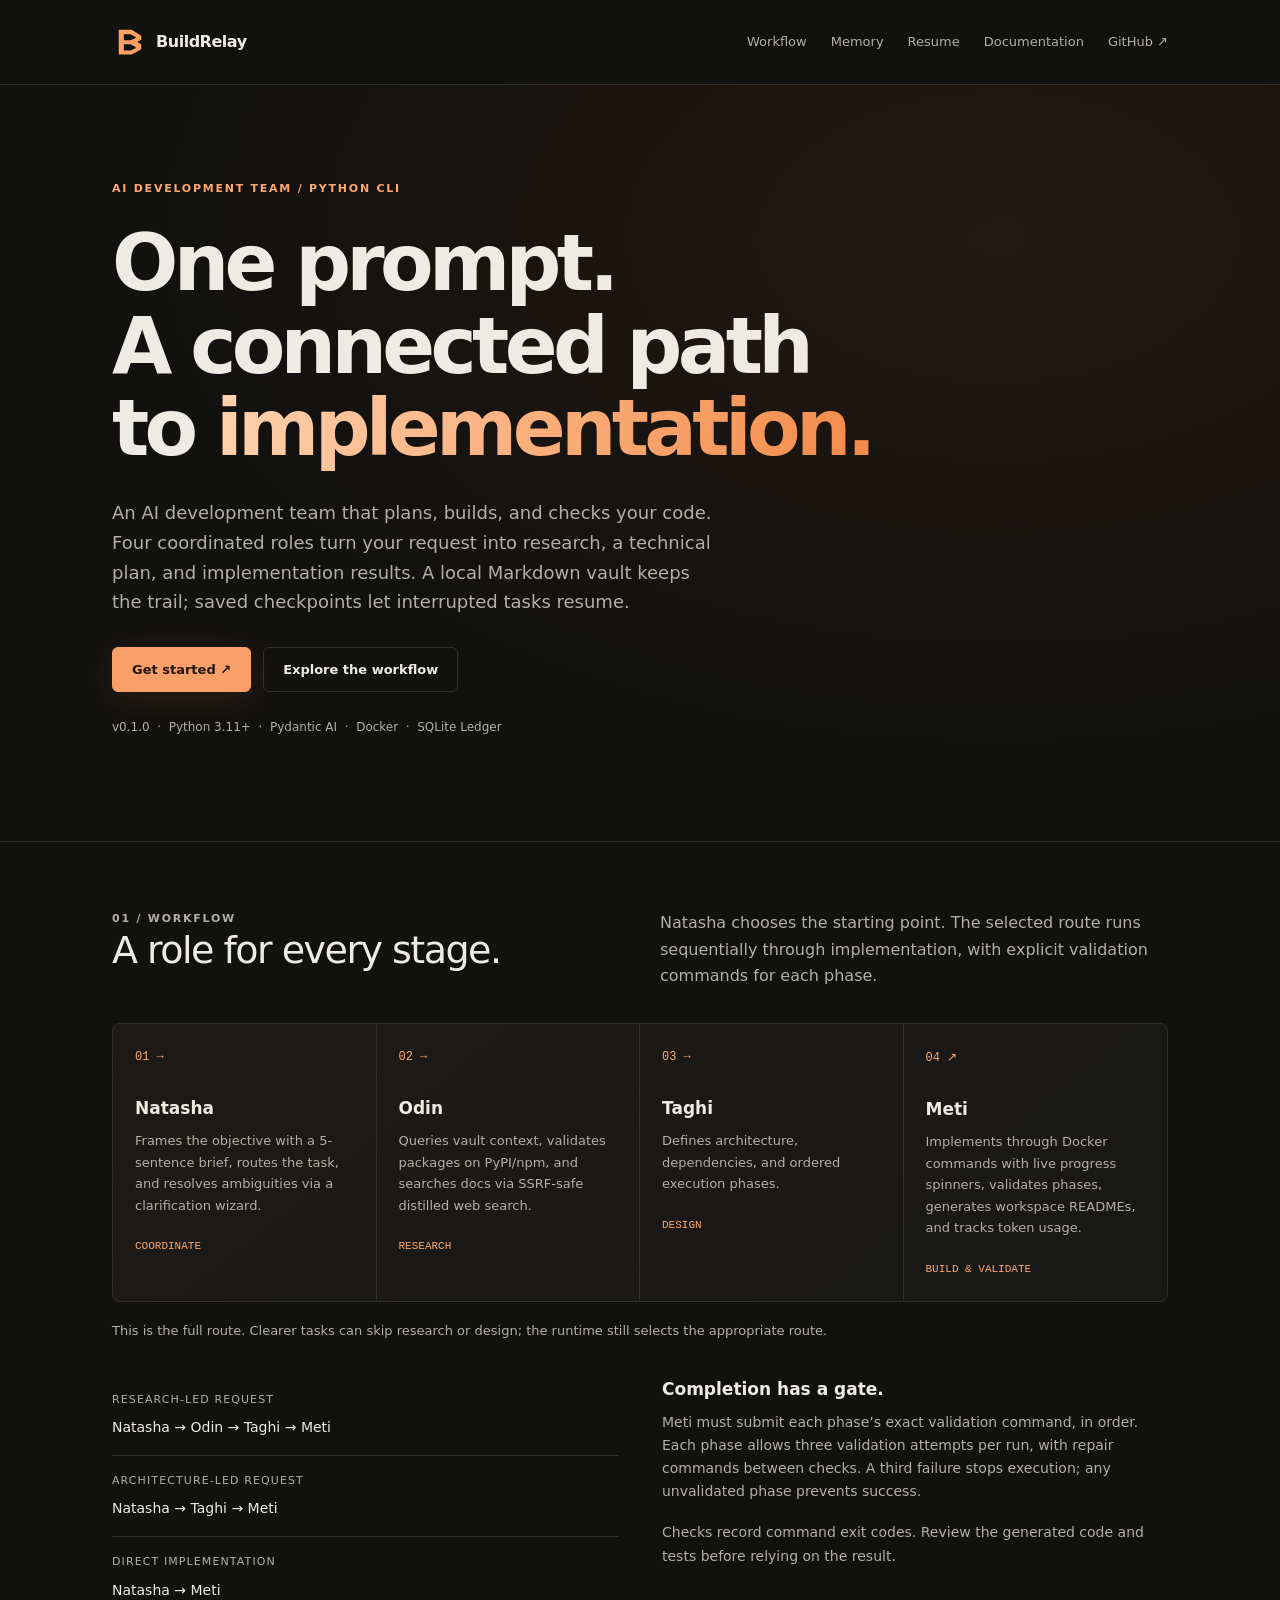
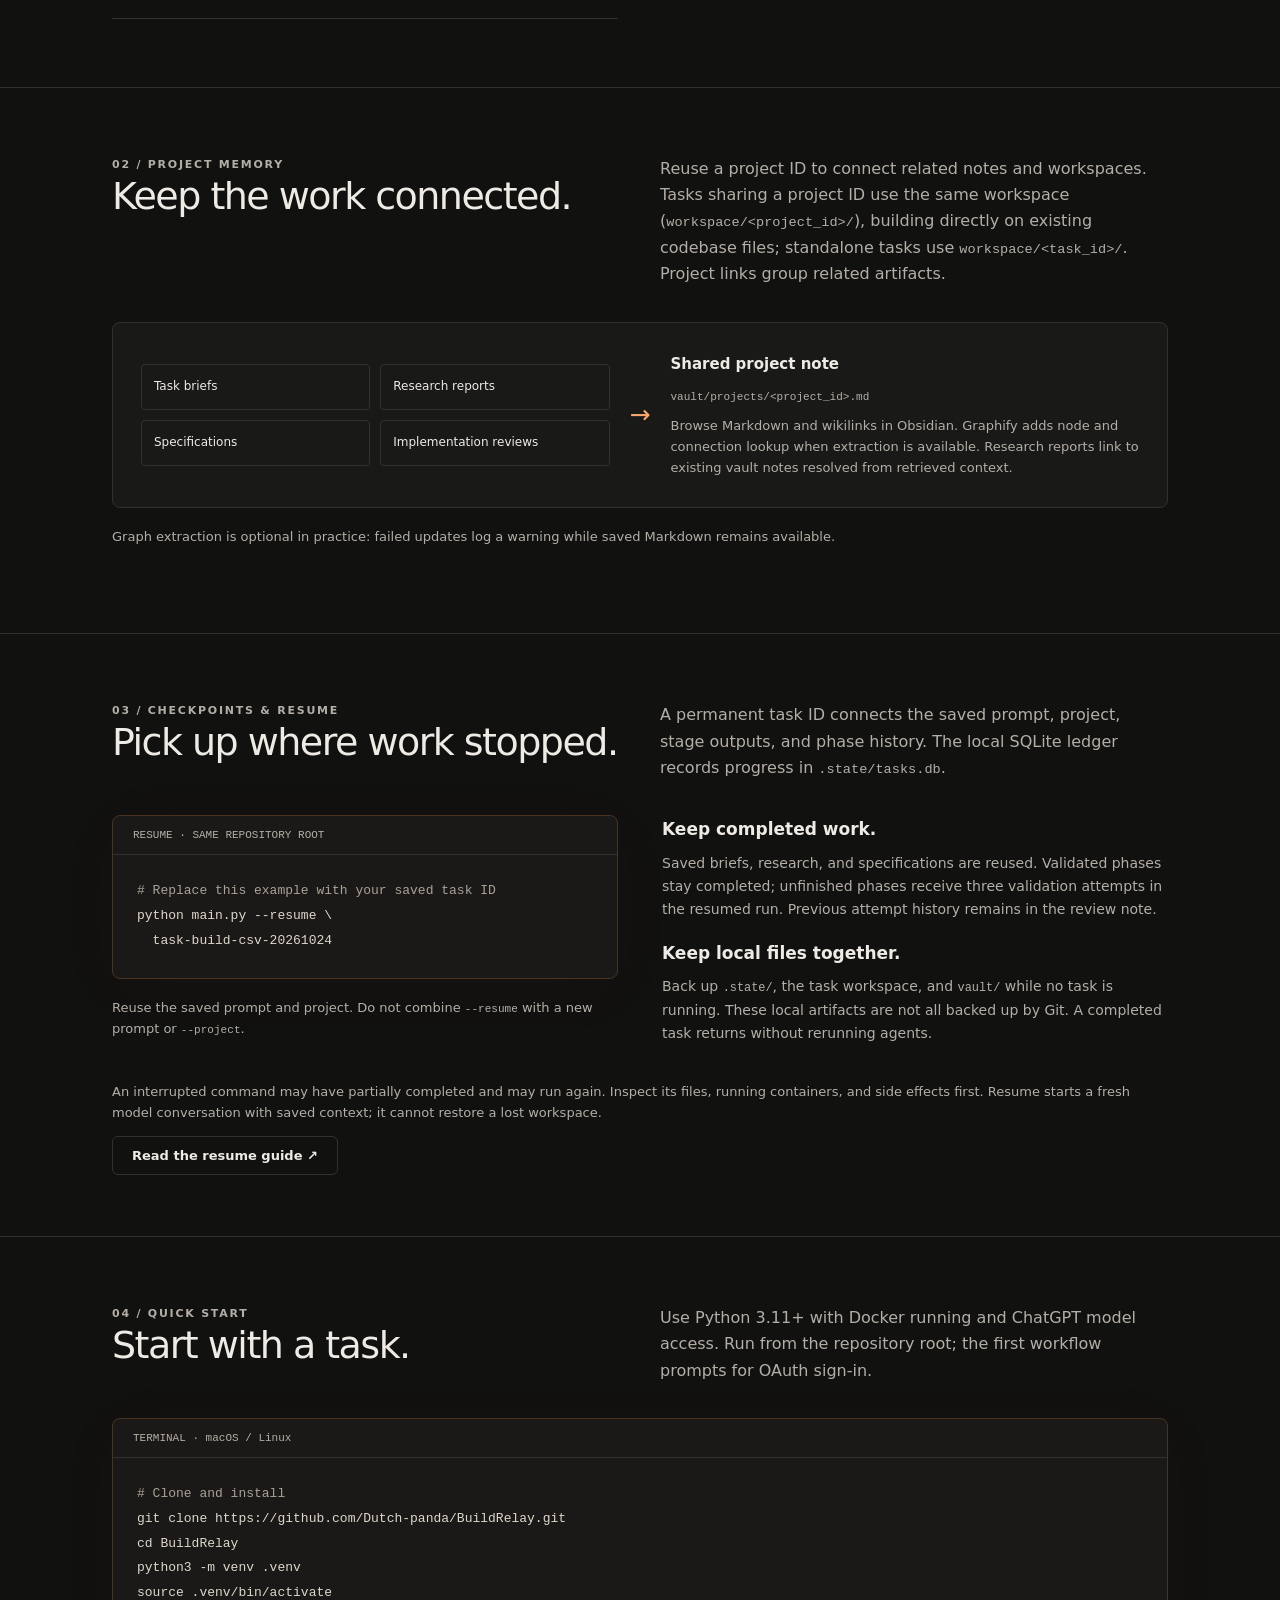
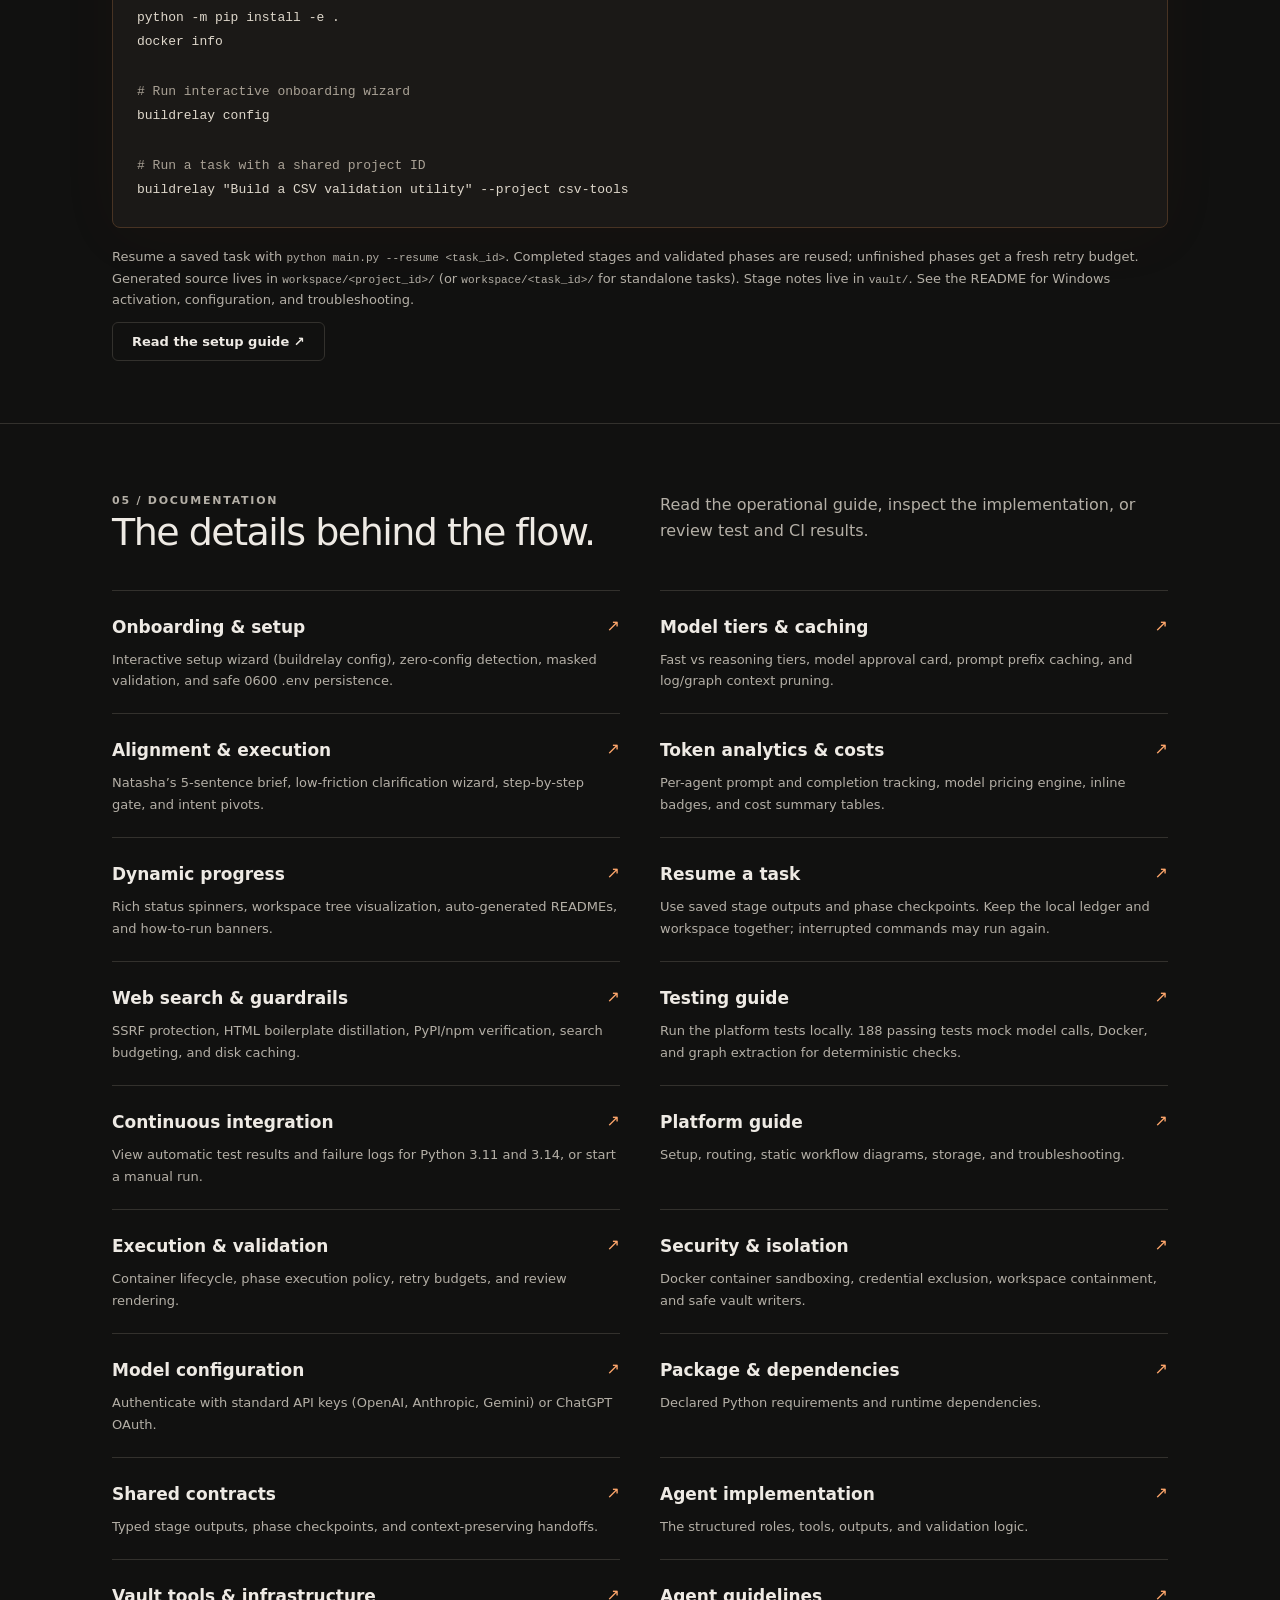
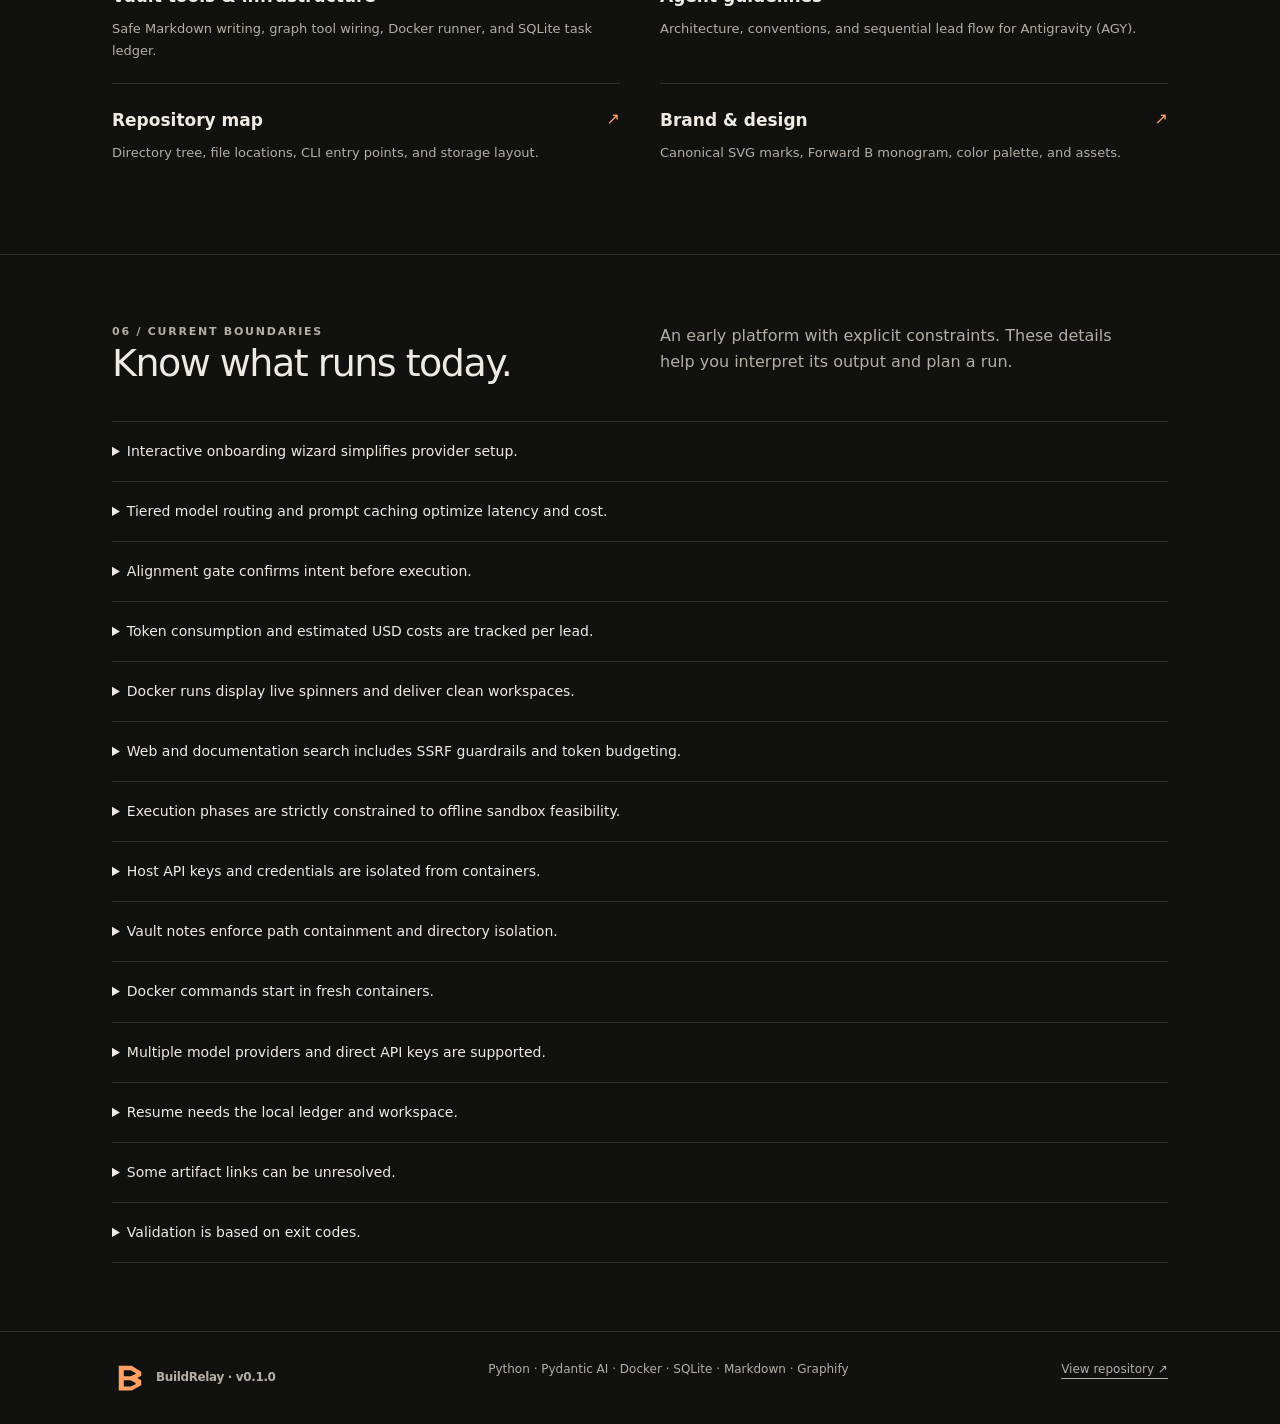
==== docs/index.html @ 5f111f29 "feat(search): safe web docs search, package verification, and SSRF guardrails (#3)" ====
<!doctype html>
<html lang="en">
<head>
<meta charset="utf-8">
<meta name="viewport" content="width=device-width, initial-scale=1">
<meta name="color-scheme" content="dark">
<meta name="description" content="BuildRelay: an AI development team that plans, builds, and checks your code, with research, phased implementation, and resumable checkpoints.">
<link rel="icon" href="brand/logo.svg" type="image/svg+xml">
<link rel="canonical" href="https://dutch-panda.github.io/BuildRelay/">
<meta property="og:title" content="BuildRelay — Plan, build, and check your code">
<meta property="og:description" content="An AI development team that plans, builds, and checks your code, with research, phased implementation, and resumable checkpoints.">
<meta property="og:url" content="https://dutch-panda.github.io/BuildRelay/">
<meta property="og:type" content="website">
<title>BuildRelay — Plan, build, and check your code</title>
<style>
:root{color-scheme:dark;--bg:#111110;--panel:#191918;--text:#eeeae4;--muted:#b4afa6;--line:#33312d;--orange:#ffa76c}
*{box-sizing:border-box}html{scroll-behavior:smooth;scroll-padding-top:24px}body{margin:0;background:var(--bg);color:var(--text);font:16px/1.65 system-ui,-apple-system,BlinkMacSystemFont,"Segoe UI",sans-serif}a{color:inherit;text-underline-offset:5px}a:hover{color:var(--orange)}a:focus-visible,summary:focus-visible{outline:2px solid var(--orange);outline-offset:6px}.wrap{max-width:1120px;margin:auto;padding:0 32px}header{border-bottom:1px solid var(--line)}nav{display:flex;align-items:center;justify-content:space-between;gap:24px;padding:24px 0}.brand{display:inline-flex;align-items:center;gap:8px;text-decoration:none;font-weight:650;letter-spacing:-.03em;white-space:nowrap}.brand-logo{width:36px;height:36px;flex-shrink:0}nav .links{display:flex;gap:24px;font-size:13px;color:var(--muted)}nav .links a{text-decoration:none}.hero{padding:95px 0 85px;background:radial-gradient(ellipse at 78% 20%,#b851171c,transparent 60%)}.eyebrow{text-transform:uppercase;letter-spacing:.16em;font-size:11px;font-weight:650;color:var(--orange);margin:0 0 24px}h1{font-size:clamp(44px,6.6vw,78px);line-height:1.06;letter-spacing:-.06em;font-weight:550;margin:0;max-width:870px}h1 span{background:linear-gradient(100deg,#ffd2ad,#f48a48);background-clip:text;color:transparent}.intro{max-width:610px;color:var(--muted);font-size:18px;margin:28px 0}.actions{display:flex;gap:12px;flex-wrap:wrap;margin-top:30px}.button{padding:11px 19px;border:1px solid var(--line);border-radius:6px;text-decoration:none;font-size:13px;font-weight:600}.button.primary{background:#f8a068;color:#21160e;border-color:#f8a068;box-shadow:0 6px 36px #f58b3520}.button:hover{border-color:var(--orange)}.meta{font-size:12px;color:var(--muted);margin-top:26px}.section{padding:68px 0;border-top:1px solid var(--line)}.heading{display:grid;grid-template-columns:1fr 1fr;gap:40px;margin-bottom:34px}h2{font-size:clamp(28px,3vw,38px);font-weight:500;line-height:1.2;letter-spacing:-.04em;margin:0}p{margin:0 0 18px}.heading p{color:var(--muted);max-width:490px;margin:0}h3{font-size:17px;font-weight:550;margin:0 0 8px}.pipeline{display:grid;grid-template-columns:repeat(4,1fr);border:1px solid var(--line);border-radius:8px;overflow:hidden;background:linear-gradient(140deg,#28211b88,#181817)}.stage{padding:26px 22px;border-right:1px solid var(--line);position:relative}.stage:last-child{border:0}.number{font:12px ui-monospace,monospace;color:var(--orange);display:block;margin-bottom:30px}.stage p{font-size:13px;color:var(--muted);margin:0}.stage small{display:block;font:11px ui-monospace,monospace;color:var(--orange);margin-top:24px}.route-note{font-size:13px;color:var(--muted);margin-top:18px}.split{display:grid;grid-template-columns:1fr 1fr;gap:44px}.route-list{list-style:none;padding:0;margin:0}.route-list li{padding:16px 0;border-bottom:1px solid var(--line);font-size:14px}.route-list b{display:block;font-size:11px;text-transform:uppercase;letter-spacing:.1em;color:var(--muted);font-weight:500;margin-bottom:7px}.terminal{background:#1b1917;border:1px solid #483323;border-radius:8px;box-shadow:0 10px 65px #a74e0d0b;overflow:hidden}.terminal-label{padding:13px 20px;border-bottom:1px solid var(--line);font:11px ui-monospace,monospace;color:var(--muted)}pre{padding:24px;margin:0;font:13px/1.9 ui-monospace,SFMono-Regular,Consolas,monospace;overflow-x:auto;color:#ded7cb}code{font-family:ui-monospace,SFMono-Regular,Consolas,monospace;font-size:.85em}pre code{font-size:inherit}.comment{color:#aaa296}.memory{display:grid;grid-template-columns:1fr auto 1fr;align-items:center;gap:20px;padding:28px;background:var(--panel);border:1px solid var(--line);border-radius:8px}.notes{display:grid;grid-template-columns:1fr 1fr;gap:10px}.notes span{border:1px solid var(--line);padding:12px;font-size:12px;border-radius:4px}.arrow{color:var(--orange);font-size:25px}.memory p{color:var(--muted);font-size:13px;margin:8px 0 0}.memory strong{font-size:15px;font-weight:550}.docs{display:grid;grid-template-columns:1fr 1fr;gap:0 40px}.doc{padding:22px 0;border-top:1px solid var(--line);text-decoration:none;display:block}.doc span{color:var(--orange);float:right}.doc p{font-size:13px;color:var(--muted);margin:4px 0 0}.limits{border-top:1px solid var(--line)}details{padding:18px 0;border-bottom:1px solid var(--line)}summary{cursor:pointer;font-size:14px}details p{max-width:800px;color:var(--muted);font-size:14px;margin:15px 0 0}footer{border-top:1px solid var(--line);padding:28px 0;color:var(--muted);font-size:12px}.footer-row{display:flex;justify-content:space-between;gap:20px;flex-wrap:wrap}@media(max-width:720px){nav{flex-wrap:wrap;gap:12px}.wrap{padding:0 22px}.hero{padding:62px 0}.heading,.split,.docs{grid-template-columns:1fr;gap:24px}.pipeline{grid-template-columns:1fr 1fr}.stage:nth-child(2){border-right:0}.stage:nth-child(-n+2){border-bottom:1px solid var(--line)}.number{margin-bottom:18px}.memory{grid-template-columns:1fr;gap:14px}.arrow{transform:rotate(90deg);justify-self:center}.section{padding:46px 0}nav .links{gap:14px}nav .links a:first-child{display:none}h1{font-size:48px}.meta{max-width:270px}}@media(prefers-reduced-motion:reduce){html{scroll-behavior:auto}}
</style>
</head>
<body>
<header><div class="wrap"><nav aria-label="Main navigation"><a class="brand" href="#"><img class="brand-logo" src="brand/logo.svg" alt="" width="36" height="36">BuildRelay</a><div class="links"><a href="#workflow">Workflow</a><a href="#memory">Memory</a><a href="#resume">Resume</a><a href="#documents">Documentation</a><a href="https://github.com/Dutch-panda/BuildRelay">GitHub ↗</a></div></nav></div></header>
<main>
<section class="hero"><div class="wrap"><p class="eyebrow">AI development team / Python CLI</p><h1>One prompt.<br>A connected path<br>to <span>implementation.</span></h1><p class="intro">An AI development team that plans, builds, and checks your code. Four coordinated roles turn your request into research, a technical plan, and implementation results. A local Markdown vault keeps the trail; saved checkpoints let interrupted tasks resume.</p><div class="actions"><a class="button primary" href="#start">Get started ↗</a><a class="button" href="#workflow">Explore the workflow</a></div><p class="meta">v0.1.0 &nbsp;·&nbsp; Python 3.11+ &nbsp;·&nbsp; Pydantic AI &nbsp;·&nbsp; Docker &nbsp;·&nbsp; SQLite Ledger</p></div></section>
<section class="section" id="workflow"><div class="wrap"><div class="heading"><div><p class="eyebrow">01 / Workflow</p><h2>A role for every stage.</h2></div><p>Natasha chooses the starting point. The selected route runs sequentially through implementation, with explicit validation commands for each phase.</p></div><div class="pipeline" aria-label="Full route: Natasha to Odin to Taghi to Meti"><article class="stage"><span class="number">01 →</span><h3>Natasha</h3><p>Frames the objective with a 5-sentence brief, routes the task, and resolves ambiguities via a clarification wizard.</p><small>COORDINATE</small></article><article class="stage"><span class="number">02 →</span><h3>Odin</h3><p>Queries vault context, validates packages on PyPI/npm, and searches docs via SSRF-safe distilled web search.</p><small>RESEARCH</small></article><article class="stage"><span class="number">03 →</span><h3>Taghi</h3><p>Defines architecture, dependencies, and ordered execution phases.</p><small>DESIGN</small></article><article class="stage"><span class="number">04 ↗</span><h3>Meti</h3><p>Implements through Docker commands with live progress spinners, validates phases, generates workspace READMEs, and tracks token usage.</p><small>BUILD &amp; VALIDATE</small></article></div><p class="route-note">This is the full route. Clearer tasks can skip research or design; the runtime still selects the appropriate route.</p><div class="split" style="margin-top:34px"><ul class="route-list"><li><b>Research-led request</b>Natasha → Odin → Taghi → Meti</li><li><b>Architecture-led request</b>Natasha → Taghi → Meti</li><li><b>Direct implementation</b>Natasha → Meti</li></ul><div><h3>Completion has a gate.</h3><p style="color:var(--muted);font-size:14px">Meti must submit each phase’s exact validation command, in order. Each phase allows three validation attempts per run, with repair commands between checks. A third failure stops execution; any unvalidated phase prevents success.</p><p style="color:var(--muted);font-size:14px">Checks record command exit codes. Review the generated code and tests before relying on the result.</p></div></div></div></section>
<section class="section" id="memory"><div class="wrap"><div class="heading"><div><p class="eyebrow">02 / Project memory</p><h2>Keep the work connected.</h2></div><p>Reuse a project ID to connect related notes and workspaces. Tasks sharing a project ID use the same workspace (<code>workspace/&lt;project_id&gt;/</code>), building directly on existing codebase files; standalone tasks use <code>workspace/&lt;task_id&gt;/</code>. Project links group related artifacts.</p></div><div class="memory"><div class="notes"><span>Task briefs</span><span>Research reports</span><span>Specifications</span><span>Implementation reviews</span></div><span class="arrow" aria-hidden="true">→</span><div><strong>Shared project note</strong><p><code>vault/projects/&lt;project_id&gt;.md</code></p><p>Browse Markdown and wikilinks in Obsidian. Graphify adds node and connection lookup when extraction is available. Research reports link to existing vault notes resolved from retrieved context.</p></div></div><p class="route-note">Graph extraction is optional in practice: failed updates log a warning while saved Markdown remains available.</p></div></section>
<section class="section" id="resume"><div class="wrap"><div class="heading"><div><p class="eyebrow">03 / Checkpoints &amp; resume</p><h2>Pick up where work stopped.</h2></div><p>A permanent task ID connects the saved prompt, project, stage outputs, and phase history. The local SQLite ledger records progress in <code>.state/tasks.db</code>.</p></div><div class="split"><div><div class="terminal"><div class="terminal-label">RESUME · SAME REPOSITORY ROOT</div><pre><code><span class="comment"># Replace this example with your saved task ID</span>
python main.py --resume \
  task-build-csv-20261024</code></pre></div><p class="route-note">Reuse the saved prompt and project. Do not combine <code>--resume</code> with a new prompt or <code>--project</code>.</p></div><div><h3>Keep completed work.</h3><p style="color:var(--muted);font-size:14px">Saved briefs, research, and specifications are reused. Validated phases stay completed; unfinished phases receive three validation attempts in the resumed run. Previous attempt history remains in the review note.</p><h3>Keep local files together.</h3><p style="color:var(--muted);font-size:14px">Back up <code>.state/</code>, the task workspace, and <code>vault/</code> while no task is running. These local artifacts are not all backed up by Git. A completed task returns without rerunning agents.</p></div></div><p class="route-note">An interrupted command may have partially completed and may run again. Inspect its files, running containers, and side effects first. Resume starts a fresh model conversation with saved context; it cannot restore a lost workspace.</p><a class="button" href="https://github.com/Dutch-panda/BuildRelay/blob/main/README.md#resume-a-task">Read the resume guide ↗</a></div></section>
<section class="section" id="start"><div class="wrap"><div class="heading"><div><p class="eyebrow">04 / Quick start</p><h2>Start with a task.</h2></div><p>Use Python 3.11+ with Docker running and ChatGPT model access. Run from the repository root; the first workflow prompts for OAuth sign-in.</p></div><div class="terminal"><div class="terminal-label">TERMINAL · macOS / Linux</div><pre><code><span class="comment"># Clone and install</span>
git clone https://github.com/Dutch-panda/BuildRelay.git
cd BuildRelay
python3 -m venv .venv
source .venv/bin/activate
python -m pip install -e .
docker info

<span class="comment"># Run interactive onboarding wizard</span>
buildrelay config

<span class="comment"># Run a task with a shared project ID</span>
buildrelay "Build a CSV validation utility" --project csv-tools</code></pre></div><p class="route-note">Resume a saved task with <code>python main.py --resume &lt;task_id&gt;</code>. Completed stages and validated phases are reused; unfinished phases get a fresh retry budget. Generated source lives in <code>workspace/&lt;project_id&gt;/</code> (or <code>workspace/&lt;task_id&gt;/</code> for standalone tasks). Stage notes live in <code>vault/</code>. See the README for Windows activation, configuration, and troubleshooting.</p><a class="button" href="https://github.com/Dutch-panda/BuildRelay/blob/main/README.md#quick-start">Read the setup guide ↗</a></div></section>
<section class="section" id="documents"><div class="wrap"><div class="heading"><div><p class="eyebrow">05 / Documentation</p><h2>The details behind the flow.</h2></div><p>Read the operational guide, inspect the implementation, or review test and CI results.</p></div><div class="docs"><a class="doc" href="https://github.com/Dutch-panda/BuildRelay/blob/main/README.md#2-configure-credentials--providers"><span aria-hidden="true">↗</span><h3>Onboarding &amp; setup</h3><p>Interactive setup wizard (buildrelay config), zero-config detection, masked validation, and safe 0600 .env persistence.</p></a><a class="doc" href="https://github.com/Dutch-panda/BuildRelay/blob/main/README.md#tiered-model-routing-and-token-optimization"><span aria-hidden="true">↗</span><h3>Model tiers &amp; caching</h3><p>Fast vs reasoning tiers, model approval card, prompt prefix caching, and log/graph context pruning.</p></a><a class="doc" href="https://github.com/Dutch-panda/BuildRelay/blob/main/README.md#interactive-alignment-and-execution-modes"><span aria-hidden="true">↗</span><h3>Alignment &amp; execution</h3><p>Natasha’s 5-sentence brief, low-friction clarification wizard, step-by-step gate, and intent pivots.</p></a><a class="doc" href="https://github.com/Dutch-panda/BuildRelay/blob/main/README.md#token-usage-and-cost-analytics"><span aria-hidden="true">↗</span><h3>Token analytics &amp; costs</h3><p>Per-agent prompt and completion tracking, model pricing engine, inline badges, and cost summary tables.</p></a><a class="doc" href="https://github.com/Dutch-panda/BuildRelay/blob/main/README.md#dynamic-progress-and-project-delivery"><span aria-hidden="true">↗</span><h3>Dynamic progress</h3><p>Rich status spinners, workspace tree visualization, auto-generated READMEs, and how-to-run banners.</p></a><a class="doc" href="https://github.com/Dutch-panda/BuildRelay/blob/main/README.md#resume-a-task"><span aria-hidden="true">↗</span><h3>Resume a task</h3><p>Use saved stage outputs and phase checkpoints. Keep the local ledger and workspace together; interrupted commands may run again.</p></a><a class="doc" href="https://github.com/Dutch-panda/BuildRelay/blob/main/README.md#web-and-documentation-search-with-guardrails"><span aria-hidden="true">↗</span><h3>Web search &amp; guardrails</h3><p>SSRF protection, HTML boilerplate distillation, PyPI/npm verification, search budgeting, and disk caching.</p></a><a class="doc" href="https://github.com/Dutch-panda/BuildRelay/blob/main/README.md#testing"><span aria-hidden="true">↗</span><h3>Testing guide</h3><p>Run the platform tests locally. 188 passing tests mock model calls, Docker, and graph extraction for deterministic checks.</p></a><a class="doc" href="https://github.com/Dutch-panda/BuildRelay/actions/workflows/tests.yml"><span aria-hidden="true">↗</span><h3>Continuous integration</h3><p>View automatic test results and failure logs for Python 3.11 and 3.14, or start a manual run.</p></a><a class="doc" href="https://github.com/Dutch-panda/BuildRelay/blob/main/README.md"><span aria-hidden="true">↗</span><h3>Platform guide</h3><p>Setup, routing, static workflow diagrams, storage, and troubleshooting.</p></a><a class="doc" href="https://github.com/Dutch-panda/BuildRelay/blob/main/README.md#execution-and-validation"><span aria-hidden="true">↗</span><h3>Execution &amp; validation</h3><p>Container lifecycle, phase execution policy, retry budgets, and review rendering.</p></a><a class="doc" href="https://github.com/Dutch-panda/BuildRelay/blob/main/README.md#security-and-isolation-boundaries"><span aria-hidden="true">↗</span><h3>Security &amp; isolation</h3><p>Docker container sandboxing, credential exclusion, workspace containment, and safe vault writers.</p></a><a class="doc" href="https://github.com/Dutch-panda/BuildRelay/blob/main/README.md#manual-configuration-via-env-alternative"><span aria-hidden="true">↗</span><h3>Model configuration</h3><p>Authenticate with standard API keys (OpenAI, Anthropic, Gemini) or ChatGPT OAuth.</p></a><a class="doc" href="https://github.com/Dutch-panda/BuildRelay/blob/main/pyproject.toml"><span aria-hidden="true">↗</span><h3>Package &amp; dependencies</h3><p>Declared Python requirements and runtime dependencies.</p></a><a class="doc" href="https://github.com/Dutch-panda/BuildRelay/tree/main/contracts"><span aria-hidden="true">↗</span><h3>Shared contracts</h3><p>Typed stage outputs, phase checkpoints, and context-preserving handoffs.</p></a><a class="doc" href="https://github.com/Dutch-panda/BuildRelay/tree/main/agents"><span aria-hidden="true">↗</span><h3>Agent implementation</h3><p>The structured roles, tools, outputs, and validation logic.</p></a><a class="doc" href="https://github.com/Dutch-panda/BuildRelay/tree/main/tools"><span aria-hidden="true">↗</span><h3>Vault tools &amp; infrastructure</h3><p>Safe Markdown writing, graph tool wiring, Docker runner, and SQLite task ledger.</p></a><a class="doc" href="https://github.com/Dutch-panda/BuildRelay/blob/main/AGENTS.md"><span aria-hidden="true">↗</span><h3>Agent guidelines</h3><p>Architecture, conventions, and sequential lead flow for Antigravity (AGY).</p></a><a class="doc" href="https://github.com/Dutch-panda/BuildRelay/blob/main/README.md#repository-map"><span aria-hidden="true">↗</span><h3>Repository map</h3><p>Directory tree, file locations, CLI entry points, and storage layout.</p></a><a class="doc" href="https://github.com/Dutch-panda/BuildRelay/tree/main/docs/brand"><span aria-hidden="true">↗</span><h3>Brand &amp; design</h3><p>Canonical SVG marks, Forward B monogram, color palette, and assets.</p></a></div></div></section>
<section class="section" id="limits"><div class="wrap"><div class="heading"><div><p class="eyebrow">06 / Current boundaries</p><h2>Know what runs today.</h2></div><p>An early platform with explicit constraints. These details help you interpret its output and plan a run.</p></div><div class="limits"><details><summary>Interactive onboarding wizard simplifies provider setup.</summary><p>BuildRelay provides <code>python main.py config</code> (or <code>buildrelay config</code>) to guide provider selection, masked credential entry with reachability checks, model tiers, and lead overrides, persisted safely to <code>.env</code> with mode <code>0600</code>.</p></details><details><summary>Tiered model routing and prompt caching optimize latency and cost.</summary><p>BuildRelay routes lightweight models for coordination and search while reserving high-reasoning models for design and code implementation. Prompt prefix caching and context pruning (graph ranking and log slicing) prevent attention dilution and reduce input token expenses.</p></details><details><summary>Alignment gate confirms intent before execution.</summary><p>Natasha produces a 5-sentence brief and prompts with a clarification wizard for ambiguous requirements. Pressing Enter accepts recommended defaults, and -y / --auto enables unattended headless runs. Mid-way pivots roll back downstream checkpoints safely.</p></details><details><summary>Token consumption and estimated USD costs are tracked per lead.</summary><p>Exact prompt and completion tokens are recorded from PydanticAI metrics. Costs are estimated using standard pricing for OpenAI, Anthropic, and Gemini, while local models report $0.00. Metrics are reported in inline terminal badges, code review notes, and a final summary table.</p></details><details><summary>Docker runs display live spinners and deliver clean workspaces.</summary><p>Container execution logs are written to .state/task.log to keep terminal output readable. Successful implementations produce an auto-generated workspace README, a file tree visualization, and a How to Run banner.</p></details><details><summary>Web and documentation search includes SSRF guardrails and token budgeting.</summary><p>Odin and Natasha query technical documentation with strict SSRF protections (blocking loopback, RFC1918 private subnets, and metadata endpoints). Results are distilled into concise Markdown and query-cached. Package dependencies are validated directly against PyPI and npm registries to prevent hallucinated packages.</p></details><details><summary>Execution phases are strictly constrained to offline sandbox feasibility.</summary><p>Taghi filters out speculative or conditional phases that depend on unprovided external credentials or live third-party network endpoints. Unverified production gates and deployment prerequisites are documented in architecture notes, ensuring Meti only executes phases with deterministic offline test commands.</p></details><details><summary>Host API keys and credentials are isolated from containers.</summary><p>Host environment variables (such as <code>OPENAI_API_KEY</code>, <code>ANTHROPIC_API_KEY</code>, or <code>GEMINI_API_KEY</code>) are never passed into Docker containers. Containers mount only the isolated task workspace (<code>workspace/&lt;task_id&gt;/</code>); the host project root, <code>.env</code>, and <code>.state/</code> are never mounted and cannot be accessed by generated code.</p></details><details><summary>Vault notes enforce path containment and directory isolation.</summary><p>All generated stage artifacts are verified by safe Markdown writers that reject directory traversal attempts and strictly confine notes to their designated directories (<code>tasks/</code>, <code>research/</code>, <code>specs/</code>, <code>code-reviews/</code>).</p></details><details><summary>Docker commands start in fresh containers.</summary><p>Only the project or task directory is mounted. Files there persist, but container-local installs do not. The default image is Node 18, but runtime-specific images (e.g. <code>python:3.11-slim</code>) can be selected via <code>--image</code>, <code>DEFAULT_SANDBOX_IMAGE</code>, or within Taghi’s technical specification. Network access is enabled, without configured CPU or memory limits.</p></details><details><summary>Multiple model providers and direct API keys are supported.</summary><p>Use standard API keys (<code>OPENAI_API_KEY</code>, <code>ANTHROPIC_API_KEY</code>, <code>GEMINI_API_KEY</code>) or specify models with <code>--model</code> (e.g., <code>openai:gpt-4o</code>, <code>anthropic:claude-3-5-sonnet-latest</code>), with automatic fallback to ChatGPT OAuth if no API keys are present.</p></details><details><summary>Resume needs the local ledger and workspace.</summary><p>Run from the same repository root. Unknown task IDs, invalid checkpoints, and a missing workspace after implementation begins cause resume to fail. Older tasks without ledger records are not imported automatically. Per-task process locks prevent concurrent CLI runs; an interrupted command may run again.</p></details><details><summary>Some artifact links can be unresolved.</summary><p>New routing briefs use permanent task IDs. Notes may still link to stages that were skipped, and historical notes can contain temporary task links.</p></details><details><summary>Validation is based on exit codes.</summary><p>Passing phase commands does not independently establish test quality. The platform has deterministic unit tests with mocked services; live model behavior and Docker execution require separate checks. GitHub Actions runs the platform tests on pushes and pull requests using Python 3.11 and 3.14.</p></details></div></div></section>
</main>
<footer><div class="wrap footer-row"><span class="brand"><img class="brand-logo" src="brand/logo.svg" alt="" width="36" height="36">BuildRelay · v0.1.0</span><span>Python · Pydantic AI · Docker · SQLite · Markdown · Graphify</span><a href="https://github.com/Dutch-panda/BuildRelay">View repository ↗</a></div></footer>
</body>
</html>
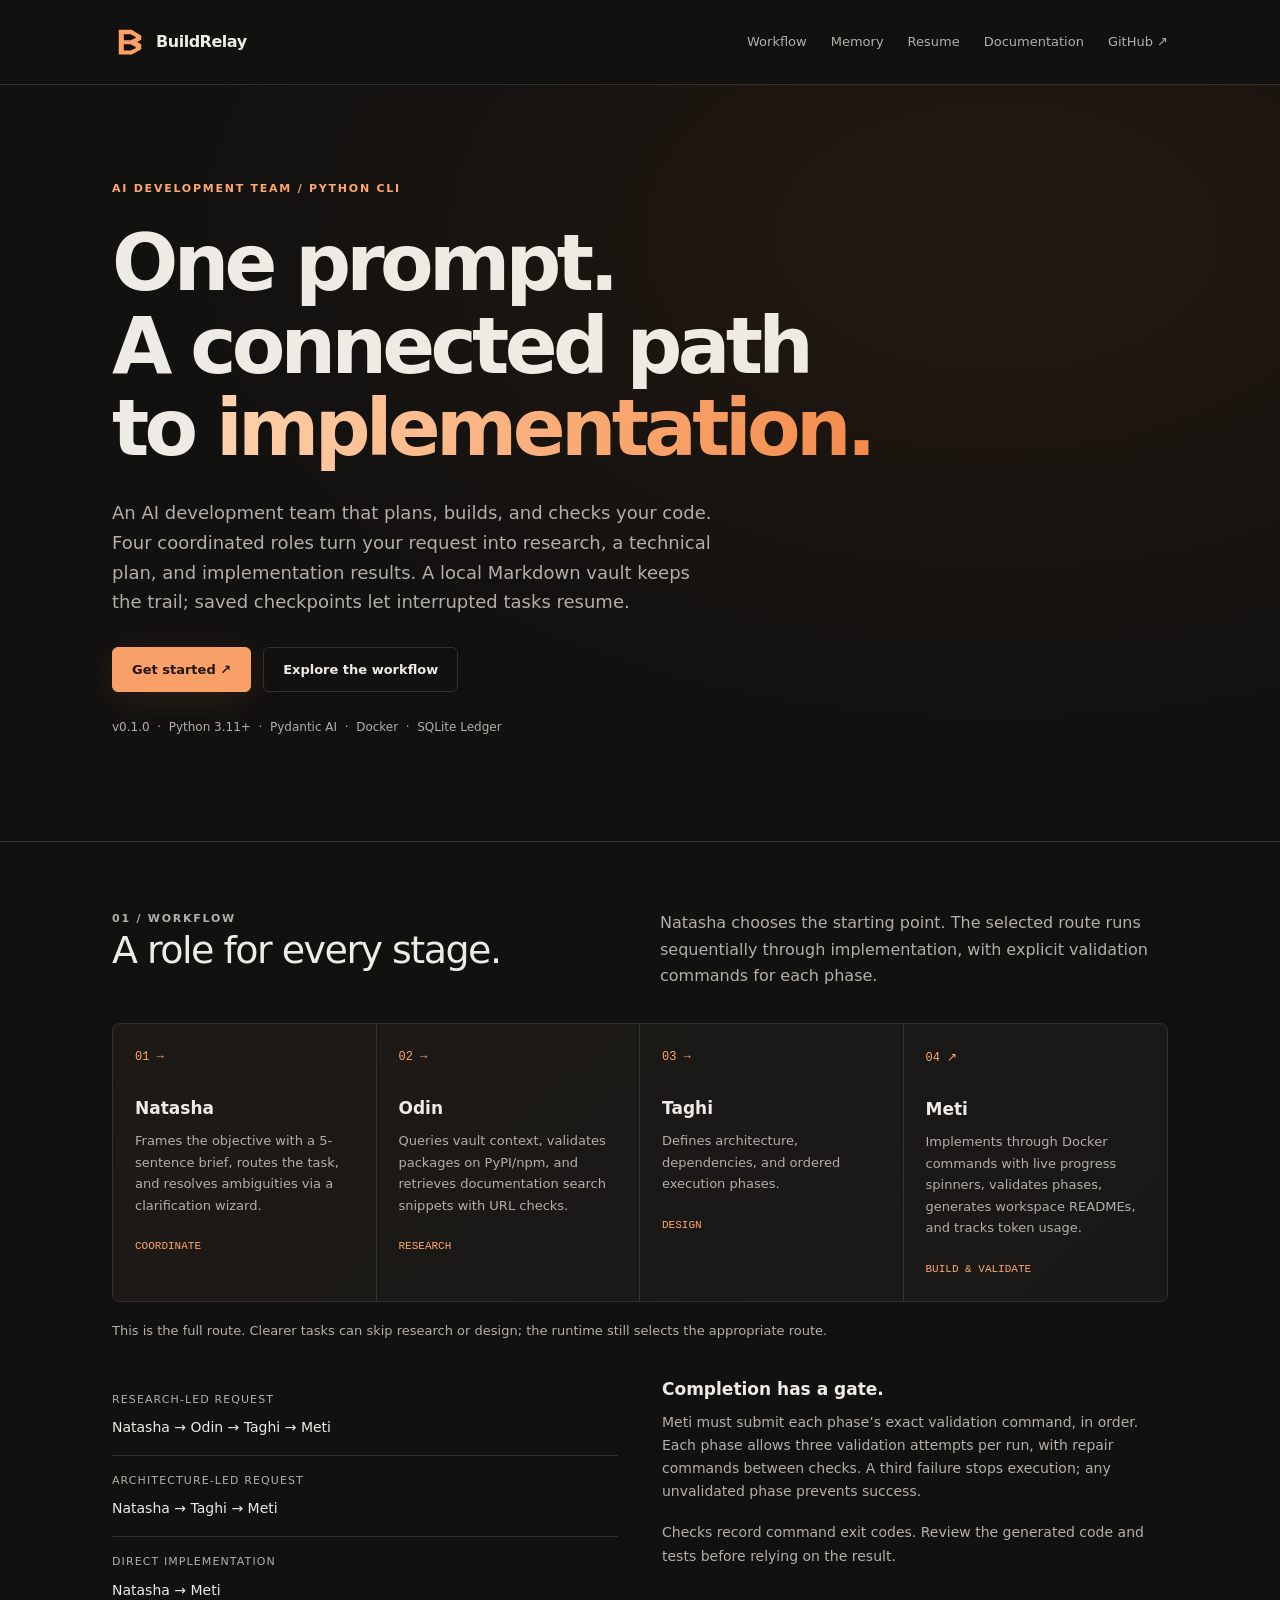
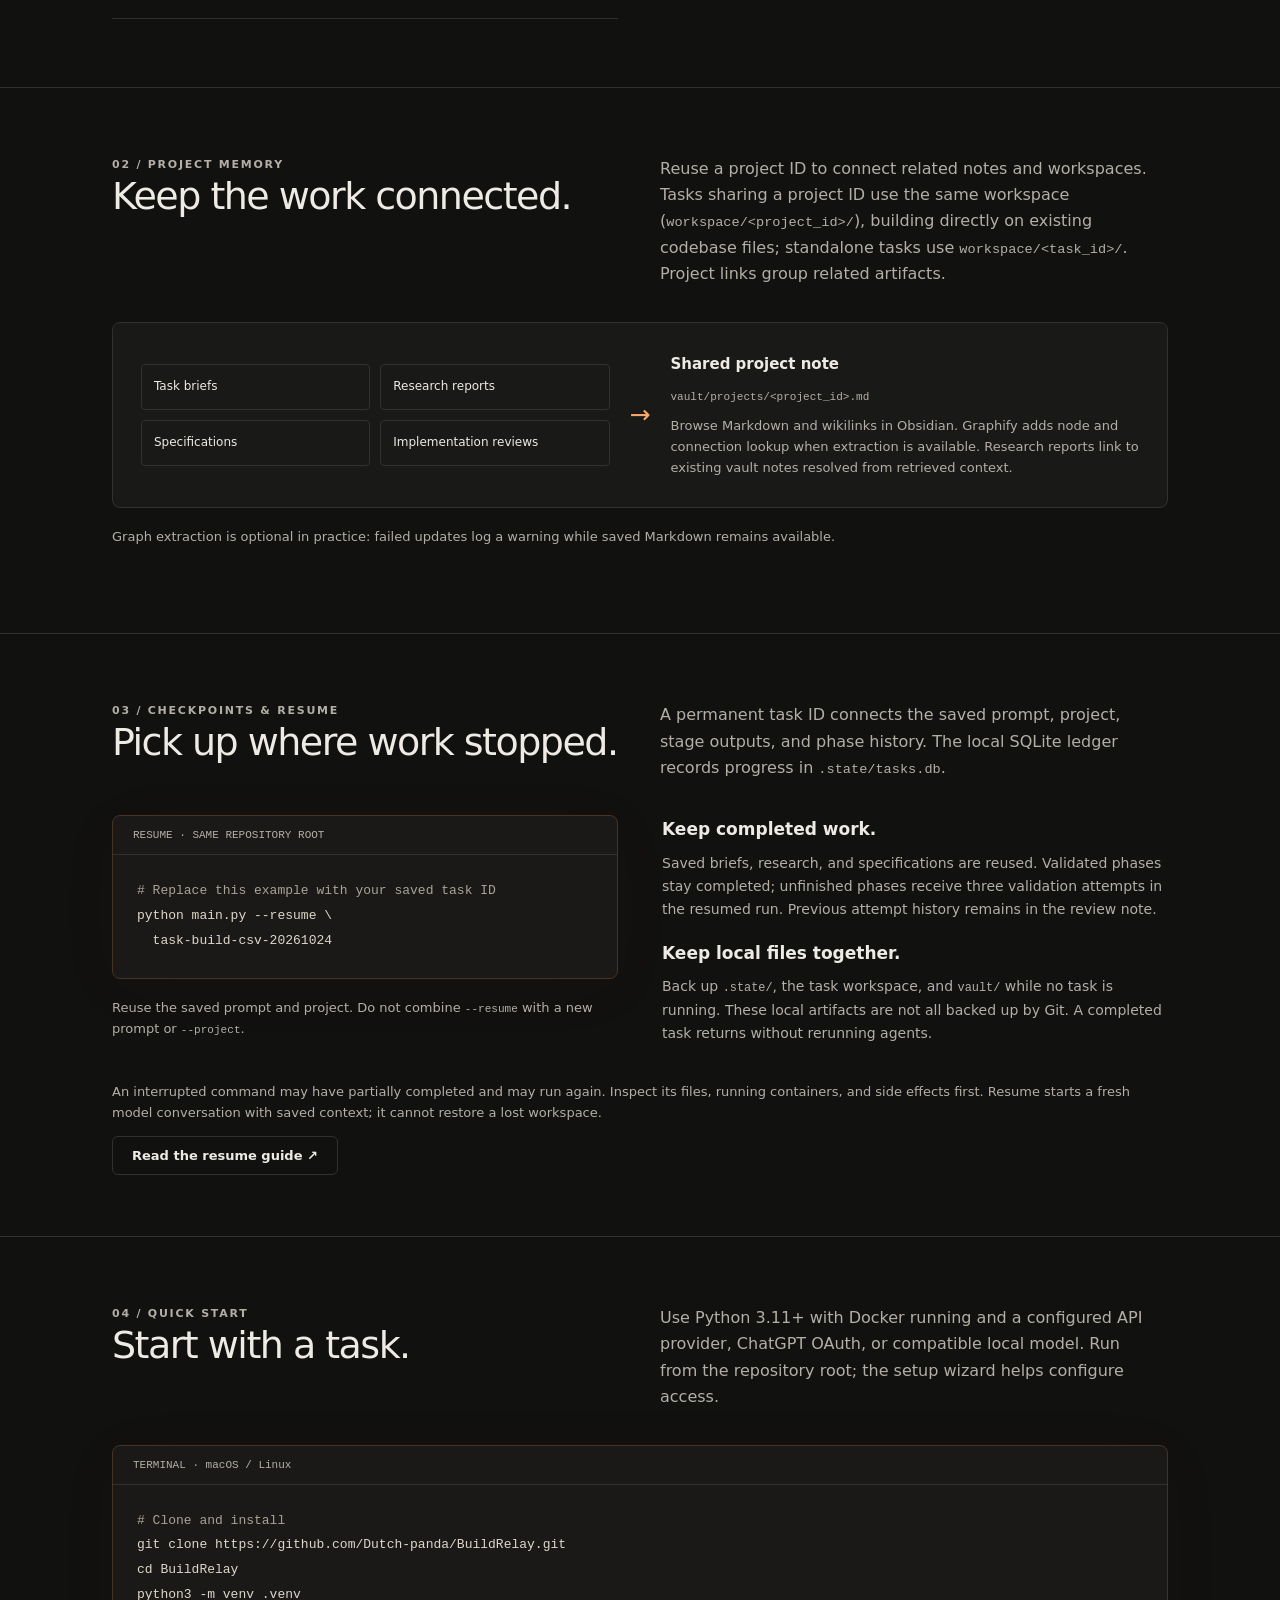
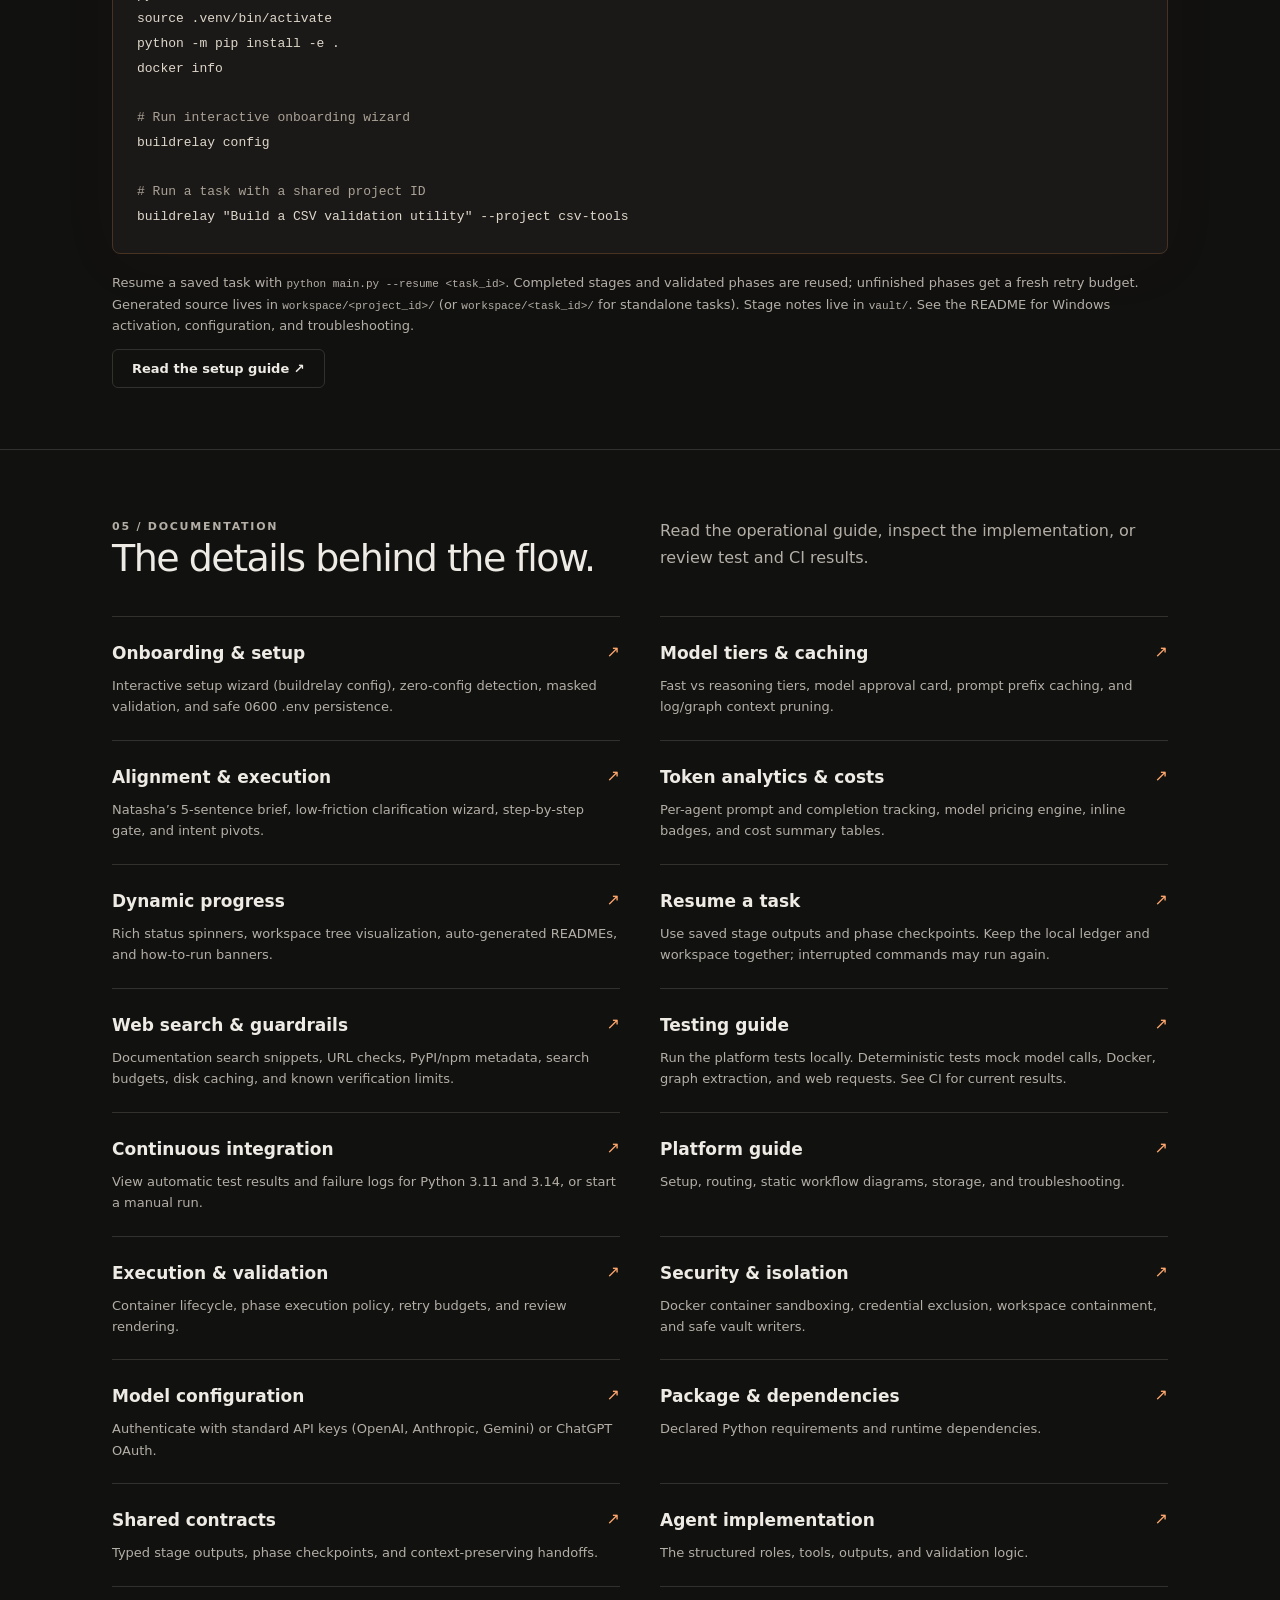
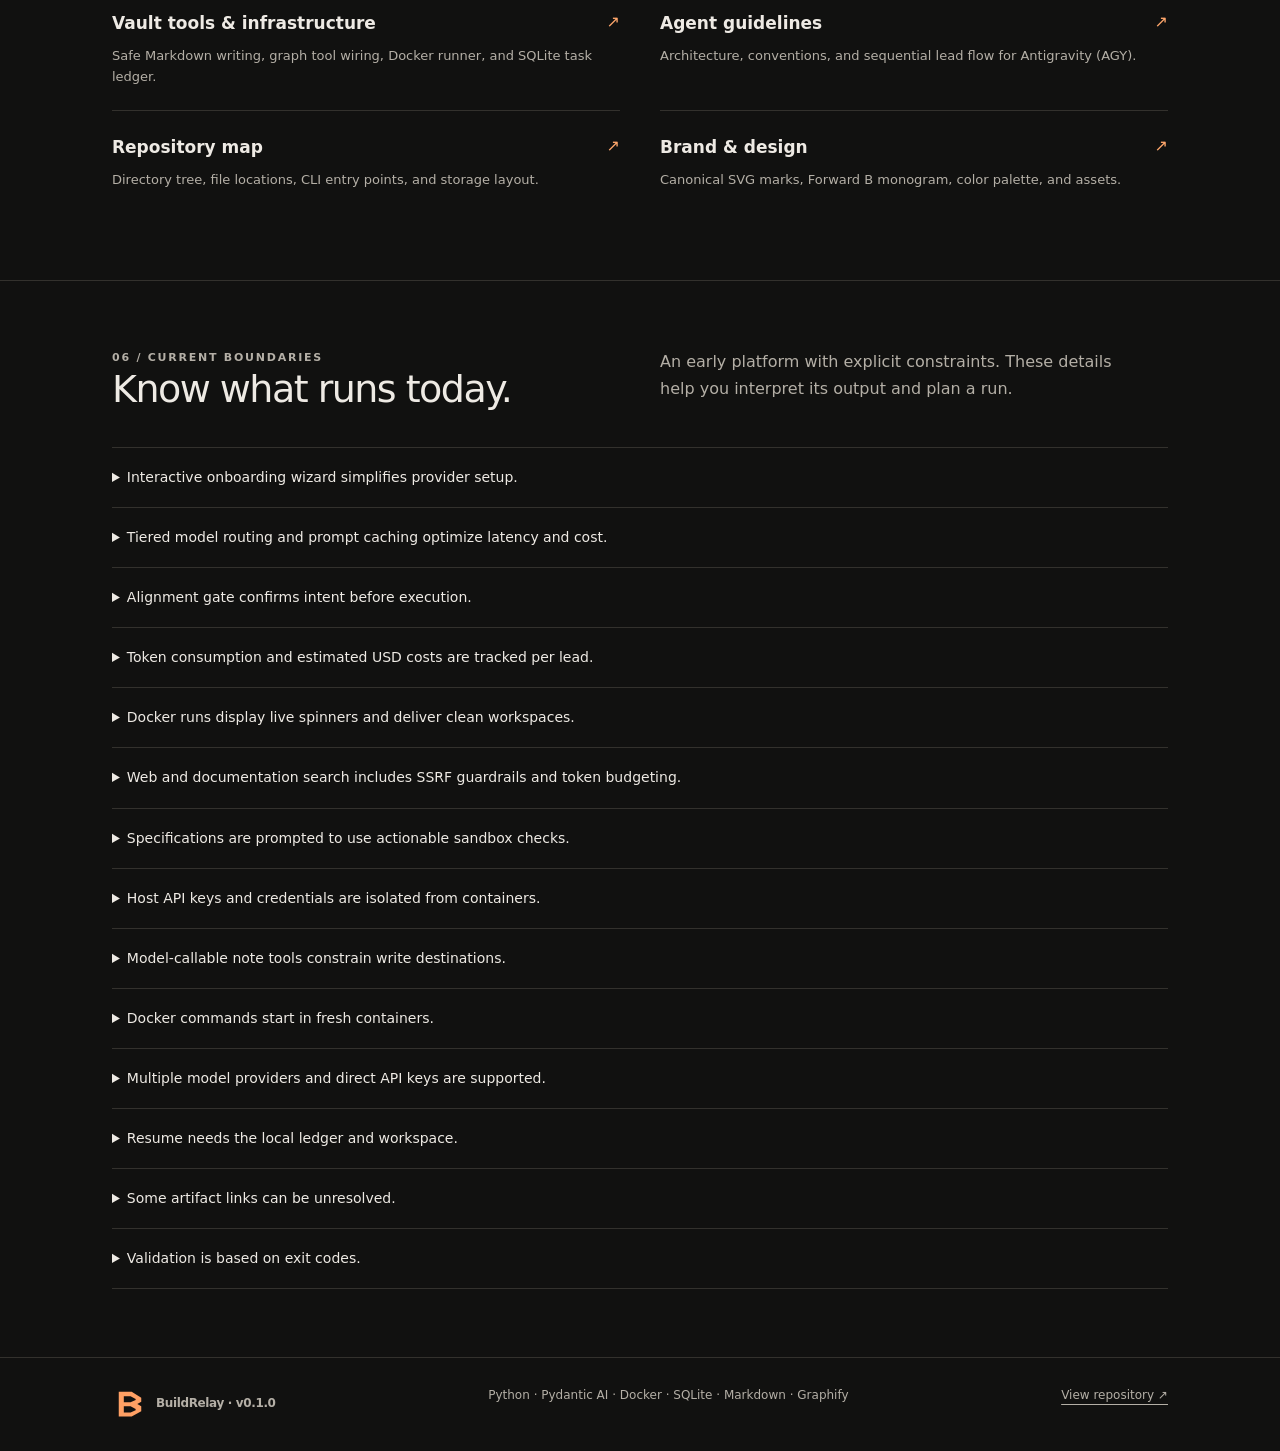
==== commit 85df13e4: "updating the documentation and html files accroding to recent changes" ====
--- a/docs/index.html
+++ b/docs/index.html
@@ -21,12 +21,12 @@
 <header><div class="wrap"><nav aria-label="Main navigation"><a class="brand" href="#"><img class="brand-logo" src="brand/logo.svg" alt="" width="36" height="36">BuildRelay</a><div class="links"><a href="#workflow">Workflow</a><a href="#memory">Memory</a><a href="#resume">Resume</a><a href="#documents">Documentation</a><a href="https://github.com/Dutch-panda/BuildRelay">GitHub ↗</a></div></nav></div></header>
 <main>
 <section class="hero"><div class="wrap"><p class="eyebrow">AI development team / Python CLI</p><h1>One prompt.<br>A connected path<br>to <span>implementation.</span></h1><p class="intro">An AI development team that plans, builds, and checks your code. Four coordinated roles turn your request into research, a technical plan, and implementation results. A local Markdown vault keeps the trail; saved checkpoints let interrupted tasks resume.</p><div class="actions"><a class="button primary" href="#start">Get started ↗</a><a class="button" href="#workflow">Explore the workflow</a></div><p class="meta">v0.1.0 &nbsp;·&nbsp; Python 3.11+ &nbsp;·&nbsp; Pydantic AI &nbsp;·&nbsp; Docker &nbsp;·&nbsp; SQLite Ledger</p></div></section>
-<section class="section" id="workflow"><div class="wrap"><div class="heading"><div><p class="eyebrow">01 / Workflow</p><h2>A role for every stage.</h2></div><p>Natasha chooses the starting point. The selected route runs sequentially through implementation, with explicit validation commands for each phase.</p></div><div class="pipeline" aria-label="Full route: Natasha to Odin to Taghi to Meti"><article class="stage"><span class="number">01 →</span><h3>Natasha</h3><p>Frames the objective with a 5-sentence brief, routes the task, and resolves ambiguities via a clarification wizard.</p><small>COORDINATE</small></article><article class="stage"><span class="number">02 →</span><h3>Odin</h3><p>Queries vault context, validates packages on PyPI/npm, and searches docs via SSRF-safe distilled web search.</p><small>RESEARCH</small></article><article class="stage"><span class="number">03 →</span><h3>Taghi</h3><p>Defines architecture, dependencies, and ordered execution phases.</p><small>DESIGN</small></article><article class="stage"><span class="number">04 ↗</span><h3>Meti</h3><p>Implements through Docker commands with live progress spinners, validates phases, generates workspace READMEs, and tracks token usage.</p><small>BUILD &amp; VALIDATE</small></article></div><p class="route-note">This is the full route. Clearer tasks can skip research or design; the runtime still selects the appropriate route.</p><div class="split" style="margin-top:34px"><ul class="route-list"><li><b>Research-led request</b>Natasha → Odin → Taghi → Meti</li><li><b>Architecture-led request</b>Natasha → Taghi → Meti</li><li><b>Direct implementation</b>Natasha → Meti</li></ul><div><h3>Completion has a gate.</h3><p style="color:var(--muted);font-size:14px">Meti must submit each phase’s exact validation command, in order. Each phase allows three validation attempts per run, with repair commands between checks. A third failure stops execution; any unvalidated phase prevents success.</p><p style="color:var(--muted);font-size:14px">Checks record command exit codes. Review the generated code and tests before relying on the result.</p></div></div></div></section>
+<section class="section" id="workflow"><div class="wrap"><div class="heading"><div><p class="eyebrow">01 / Workflow</p><h2>A role for every stage.</h2></div><p>Natasha chooses the starting point. The selected route runs sequentially through implementation, with explicit validation commands for each phase.</p></div><div class="pipeline" aria-label="Full route: Natasha to Odin to Taghi to Meti"><article class="stage"><span class="number">01 →</span><h3>Natasha</h3><p>Frames the objective with a 5-sentence brief, routes the task, and resolves ambiguities via a clarification wizard.</p><small>COORDINATE</small></article><article class="stage"><span class="number">02 →</span><h3>Odin</h3><p>Queries vault context, validates packages on PyPI/npm, and retrieves documentation search snippets with URL checks.</p><small>RESEARCH</small></article><article class="stage"><span class="number">03 →</span><h3>Taghi</h3><p>Defines architecture, dependencies, and ordered execution phases.</p><small>DESIGN</small></article><article class="stage"><span class="number">04 ↗</span><h3>Meti</h3><p>Implements through Docker commands with live progress spinners, validates phases, generates workspace READMEs, and tracks token usage.</p><small>BUILD &amp; VALIDATE</small></article></div><p class="route-note">This is the full route. Clearer tasks can skip research or design; the runtime still selects the appropriate route.</p><div class="split" style="margin-top:34px"><ul class="route-list"><li><b>Research-led request</b>Natasha → Odin → Taghi → Meti</li><li><b>Architecture-led request</b>Natasha → Taghi → Meti</li><li><b>Direct implementation</b>Natasha → Meti</li></ul><div><h3>Completion has a gate.</h3><p style="color:var(--muted);font-size:14px">Meti must submit each phase’s exact validation command, in order. Each phase allows three validation attempts per run, with repair commands between checks. A third failure stops execution; any unvalidated phase prevents success.</p><p style="color:var(--muted);font-size:14px">Checks record command exit codes. Review the generated code and tests before relying on the result.</p></div></div></div></section>
 <section class="section" id="memory"><div class="wrap"><div class="heading"><div><p class="eyebrow">02 / Project memory</p><h2>Keep the work connected.</h2></div><p>Reuse a project ID to connect related notes and workspaces. Tasks sharing a project ID use the same workspace (<code>workspace/&lt;project_id&gt;/</code>), building directly on existing codebase files; standalone tasks use <code>workspace/&lt;task_id&gt;/</code>. Project links group related artifacts.</p></div><div class="memory"><div class="notes"><span>Task briefs</span><span>Research reports</span><span>Specifications</span><span>Implementation reviews</span></div><span class="arrow" aria-hidden="true">→</span><div><strong>Shared project note</strong><p><code>vault/projects/&lt;project_id&gt;.md</code></p><p>Browse Markdown and wikilinks in Obsidian. Graphify adds node and connection lookup when extraction is available. Research reports link to existing vault notes resolved from retrieved context.</p></div></div><p class="route-note">Graph extraction is optional in practice: failed updates log a warning while saved Markdown remains available.</p></div></section>
 <section class="section" id="resume"><div class="wrap"><div class="heading"><div><p class="eyebrow">03 / Checkpoints &amp; resume</p><h2>Pick up where work stopped.</h2></div><p>A permanent task ID connects the saved prompt, project, stage outputs, and phase history. The local SQLite ledger records progress in <code>.state/tasks.db</code>.</p></div><div class="split"><div><div class="terminal"><div class="terminal-label">RESUME · SAME REPOSITORY ROOT</div><pre><code><span class="comment"># Replace this example with your saved task ID</span>
 python main.py --resume \
   task-build-csv-20261024</code></pre></div><p class="route-note">Reuse the saved prompt and project. Do not combine <code>--resume</code> with a new prompt or <code>--project</code>.</p></div><div><h3>Keep completed work.</h3><p style="color:var(--muted);font-size:14px">Saved briefs, research, and specifications are reused. Validated phases stay completed; unfinished phases receive three validation attempts in the resumed run. Previous attempt history remains in the review note.</p><h3>Keep local files together.</h3><p style="color:var(--muted);font-size:14px">Back up <code>.state/</code>, the task workspace, and <code>vault/</code> while no task is running. These local artifacts are not all backed up by Git. A completed task returns without rerunning agents.</p></div></div><p class="route-note">An interrupted command may have partially completed and may run again. Inspect its files, running containers, and side effects first. Resume starts a fresh model conversation with saved context; it cannot restore a lost workspace.</p><a class="button" href="https://github.com/Dutch-panda/BuildRelay/blob/main/README.md#resume-a-task">Read the resume guide ↗</a></div></section>
-<section class="section" id="start"><div class="wrap"><div class="heading"><div><p class="eyebrow">04 / Quick start</p><h2>Start with a task.</h2></div><p>Use Python 3.11+ with Docker running and ChatGPT model access. Run from the repository root; the first workflow prompts for OAuth sign-in.</p></div><div class="terminal"><div class="terminal-label">TERMINAL · macOS / Linux</div><pre><code><span class="comment"># Clone and install</span>
+<section class="section" id="start"><div class="wrap"><div class="heading"><div><p class="eyebrow">04 / Quick start</p><h2>Start with a task.</h2></div><p>Use Python 3.11+ with Docker running and a configured API provider, ChatGPT OAuth, or compatible local model. Run from the repository root; the setup wizard helps configure access.</p></div><div class="terminal"><div class="terminal-label">TERMINAL · macOS / Linux</div><pre><code><span class="comment"># Clone and install</span>
 git clone https://github.com/Dutch-panda/BuildRelay.git
 cd BuildRelay
 python3 -m venv .venv
@@ -39,8 +39,8 @@
 
 <span class="comment"># Run a task with a shared project ID</span>
 buildrelay "Build a CSV validation utility" --project csv-tools</code></pre></div><p class="route-note">Resume a saved task with <code>python main.py --resume &lt;task_id&gt;</code>. Completed stages and validated phases are reused; unfinished phases get a fresh retry budget. Generated source lives in <code>workspace/&lt;project_id&gt;/</code> (or <code>workspace/&lt;task_id&gt;/</code> for standalone tasks). Stage notes live in <code>vault/</code>. See the README for Windows activation, configuration, and troubleshooting.</p><a class="button" href="https://github.com/Dutch-panda/BuildRelay/blob/main/README.md#quick-start">Read the setup guide ↗</a></div></section>
-<section class="section" id="documents"><div class="wrap"><div class="heading"><div><p class="eyebrow">05 / Documentation</p><h2>The details behind the flow.</h2></div><p>Read the operational guide, inspect the implementation, or review test and CI results.</p></div><div class="docs"><a class="doc" href="https://github.com/Dutch-panda/BuildRelay/blob/main/README.md#2-configure-credentials--providers"><span aria-hidden="true">↗</span><h3>Onboarding &amp; setup</h3><p>Interactive setup wizard (buildrelay config), zero-config detection, masked validation, and safe 0600 .env persistence.</p></a><a class="doc" href="https://github.com/Dutch-panda/BuildRelay/blob/main/README.md#tiered-model-routing-and-token-optimization"><span aria-hidden="true">↗</span><h3>Model tiers &amp; caching</h3><p>Fast vs reasoning tiers, model approval card, prompt prefix caching, and log/graph context pruning.</p></a><a class="doc" href="https://github.com/Dutch-panda/BuildRelay/blob/main/README.md#interactive-alignment-and-execution-modes"><span aria-hidden="true">↗</span><h3>Alignment &amp; execution</h3><p>Natasha’s 5-sentence brief, low-friction clarification wizard, step-by-step gate, and intent pivots.</p></a><a class="doc" href="https://github.com/Dutch-panda/BuildRelay/blob/main/README.md#token-usage-and-cost-analytics"><span aria-hidden="true">↗</span><h3>Token analytics &amp; costs</h3><p>Per-agent prompt and completion tracking, model pricing engine, inline badges, and cost summary tables.</p></a><a class="doc" href="https://github.com/Dutch-panda/BuildRelay/blob/main/README.md#dynamic-progress-and-project-delivery"><span aria-hidden="true">↗</span><h3>Dynamic progress</h3><p>Rich status spinners, workspace tree visualization, auto-generated READMEs, and how-to-run banners.</p></a><a class="doc" href="https://github.com/Dutch-panda/BuildRelay/blob/main/README.md#resume-a-task"><span aria-hidden="true">↗</span><h3>Resume a task</h3><p>Use saved stage outputs and phase checkpoints. Keep the local ledger and workspace together; interrupted commands may run again.</p></a><a class="doc" href="https://github.com/Dutch-panda/BuildRelay/blob/main/README.md#web-and-documentation-search-with-guardrails"><span aria-hidden="true">↗</span><h3>Web search &amp; guardrails</h3><p>SSRF protection, HTML boilerplate distillation, PyPI/npm verification, search budgeting, and disk caching.</p></a><a class="doc" href="https://github.com/Dutch-panda/BuildRelay/blob/main/README.md#testing"><span aria-hidden="true">↗</span><h3>Testing guide</h3><p>Run the platform tests locally. 188 passing tests mock model calls, Docker, and graph extraction for deterministic checks.</p></a><a class="doc" href="https://github.com/Dutch-panda/BuildRelay/actions/workflows/tests.yml"><span aria-hidden="true">↗</span><h3>Continuous integration</h3><p>View automatic test results and failure logs for Python 3.11 and 3.14, or start a manual run.</p></a><a class="doc" href="https://github.com/Dutch-panda/BuildRelay/blob/main/README.md"><span aria-hidden="true">↗</span><h3>Platform guide</h3><p>Setup, routing, static workflow diagrams, storage, and troubleshooting.</p></a><a class="doc" href="https://github.com/Dutch-panda/BuildRelay/blob/main/README.md#execution-and-validation"><span aria-hidden="true">↗</span><h3>Execution &amp; validation</h3><p>Container lifecycle, phase execution policy, retry budgets, and review rendering.</p></a><a class="doc" href="https://github.com/Dutch-panda/BuildRelay/blob/main/README.md#security-and-isolation-boundaries"><span aria-hidden="true">↗</span><h3>Security &amp; isolation</h3><p>Docker container sandboxing, credential exclusion, workspace containment, and safe vault writers.</p></a><a class="doc" href="https://github.com/Dutch-panda/BuildRelay/blob/main/README.md#manual-configuration-via-env-alternative"><span aria-hidden="true">↗</span><h3>Model configuration</h3><p>Authenticate with standard API keys (OpenAI, Anthropic, Gemini) or ChatGPT OAuth.</p></a><a class="doc" href="https://github.com/Dutch-panda/BuildRelay/blob/main/pyproject.toml"><span aria-hidden="true">↗</span><h3>Package &amp; dependencies</h3><p>Declared Python requirements and runtime dependencies.</p></a><a class="doc" href="https://github.com/Dutch-panda/BuildRelay/tree/main/contracts"><span aria-hidden="true">↗</span><h3>Shared contracts</h3><p>Typed stage outputs, phase checkpoints, and context-preserving handoffs.</p></a><a class="doc" href="https://github.com/Dutch-panda/BuildRelay/tree/main/agents"><span aria-hidden="true">↗</span><h3>Agent implementation</h3><p>The structured roles, tools, outputs, and validation logic.</p></a><a class="doc" href="https://github.com/Dutch-panda/BuildRelay/tree/main/tools"><span aria-hidden="true">↗</span><h3>Vault tools &amp; infrastructure</h3><p>Safe Markdown writing, graph tool wiring, Docker runner, and SQLite task ledger.</p></a><a class="doc" href="https://github.com/Dutch-panda/BuildRelay/blob/main/AGENTS.md"><span aria-hidden="true">↗</span><h3>Agent guidelines</h3><p>Architecture, conventions, and sequential lead flow for Antigravity (AGY).</p></a><a class="doc" href="https://github.com/Dutch-panda/BuildRelay/blob/main/README.md#repository-map"><span aria-hidden="true">↗</span><h3>Repository map</h3><p>Directory tree, file locations, CLI entry points, and storage layout.</p></a><a class="doc" href="https://github.com/Dutch-panda/BuildRelay/tree/main/docs/brand"><span aria-hidden="true">↗</span><h3>Brand &amp; design</h3><p>Canonical SVG marks, Forward B monogram, color palette, and assets.</p></a></div></div></section>
-<section class="section" id="limits"><div class="wrap"><div class="heading"><div><p class="eyebrow">06 / Current boundaries</p><h2>Know what runs today.</h2></div><p>An early platform with explicit constraints. These details help you interpret its output and plan a run.</p></div><div class="limits"><details><summary>Interactive onboarding wizard simplifies provider setup.</summary><p>BuildRelay provides <code>python main.py config</code> (or <code>buildrelay config</code>) to guide provider selection, masked credential entry with reachability checks, model tiers, and lead overrides, persisted safely to <code>.env</code> with mode <code>0600</code>.</p></details><details><summary>Tiered model routing and prompt caching optimize latency and cost.</summary><p>BuildRelay routes lightweight models for coordination and search while reserving high-reasoning models for design and code implementation. Prompt prefix caching and context pruning (graph ranking and log slicing) prevent attention dilution and reduce input token expenses.</p></details><details><summary>Alignment gate confirms intent before execution.</summary><p>Natasha produces a 5-sentence brief and prompts with a clarification wizard for ambiguous requirements. Pressing Enter accepts recommended defaults, and -y / --auto enables unattended headless runs. Mid-way pivots roll back downstream checkpoints safely.</p></details><details><summary>Token consumption and estimated USD costs are tracked per lead.</summary><p>Exact prompt and completion tokens are recorded from PydanticAI metrics. Costs are estimated using standard pricing for OpenAI, Anthropic, and Gemini, while local models report $0.00. Metrics are reported in inline terminal badges, code review notes, and a final summary table.</p></details><details><summary>Docker runs display live spinners and deliver clean workspaces.</summary><p>Container execution logs are written to .state/task.log to keep terminal output readable. Successful implementations produce an auto-generated workspace README, a file tree visualization, and a How to Run banner.</p></details><details><summary>Web and documentation search includes SSRF guardrails and token budgeting.</summary><p>Odin and Natasha query technical documentation with strict SSRF protections (blocking loopback, RFC1918 private subnets, and metadata endpoints). Results are distilled into concise Markdown and query-cached. Package dependencies are validated directly against PyPI and npm registries to prevent hallucinated packages.</p></details><details><summary>Execution phases are strictly constrained to offline sandbox feasibility.</summary><p>Taghi filters out speculative or conditional phases that depend on unprovided external credentials or live third-party network endpoints. Unverified production gates and deployment prerequisites are documented in architecture notes, ensuring Meti only executes phases with deterministic offline test commands.</p></details><details><summary>Host API keys and credentials are isolated from containers.</summary><p>Host environment variables (such as <code>OPENAI_API_KEY</code>, <code>ANTHROPIC_API_KEY</code>, or <code>GEMINI_API_KEY</code>) are never passed into Docker containers. Containers mount only the isolated task workspace (<code>workspace/&lt;task_id&gt;/</code>); the host project root, <code>.env</code>, and <code>.state/</code> are never mounted and cannot be accessed by generated code.</p></details><details><summary>Vault notes enforce path containment and directory isolation.</summary><p>All generated stage artifacts are verified by safe Markdown writers that reject directory traversal attempts and strictly confine notes to their designated directories (<code>tasks/</code>, <code>research/</code>, <code>specs/</code>, <code>code-reviews/</code>).</p></details><details><summary>Docker commands start in fresh containers.</summary><p>Only the project or task directory is mounted. Files there persist, but container-local installs do not. The default image is Node 18, but runtime-specific images (e.g. <code>python:3.11-slim</code>) can be selected via <code>--image</code>, <code>DEFAULT_SANDBOX_IMAGE</code>, or within Taghi’s technical specification. Network access is enabled, without configured CPU or memory limits.</p></details><details><summary>Multiple model providers and direct API keys are supported.</summary><p>Use standard API keys (<code>OPENAI_API_KEY</code>, <code>ANTHROPIC_API_KEY</code>, <code>GEMINI_API_KEY</code>) or specify models with <code>--model</code> (e.g., <code>openai:gpt-4o</code>, <code>anthropic:claude-3-5-sonnet-latest</code>), with automatic fallback to ChatGPT OAuth if no API keys are present.</p></details><details><summary>Resume needs the local ledger and workspace.</summary><p>Run from the same repository root. Unknown task IDs, invalid checkpoints, and a missing workspace after implementation begins cause resume to fail. Older tasks without ledger records are not imported automatically. Per-task process locks prevent concurrent CLI runs; an interrupted command may run again.</p></details><details><summary>Some artifact links can be unresolved.</summary><p>New routing briefs use permanent task IDs. Notes may still link to stages that were skipped, and historical notes can contain temporary task links.</p></details><details><summary>Validation is based on exit codes.</summary><p>Passing phase commands does not independently establish test quality. The platform has deterministic unit tests with mocked services; live model behavior and Docker execution require separate checks. GitHub Actions runs the platform tests on pushes and pull requests using Python 3.11 and 3.14.</p></details></div></div></section>
+<section class="section" id="documents"><div class="wrap"><div class="heading"><div><p class="eyebrow">05 / Documentation</p><h2>The details behind the flow.</h2></div><p>Read the operational guide, inspect the implementation, or review test and CI results.</p></div><div class="docs"><a class="doc" href="https://github.com/Dutch-panda/BuildRelay/blob/main/README.md#2-configure-credentials--providers"><span aria-hidden="true">↗</span><h3>Onboarding &amp; setup</h3><p>Interactive setup wizard (buildrelay config), zero-config detection, masked validation, and safe 0600 .env persistence.</p></a><a class="doc" href="https://github.com/Dutch-panda/BuildRelay/blob/main/README.md#tiered-model-routing-and-token-optimization"><span aria-hidden="true">↗</span><h3>Model tiers &amp; caching</h3><p>Fast vs reasoning tiers, model approval card, prompt prefix caching, and log/graph context pruning.</p></a><a class="doc" href="https://github.com/Dutch-panda/BuildRelay/blob/main/README.md#interactive-alignment-and-execution-modes"><span aria-hidden="true">↗</span><h3>Alignment &amp; execution</h3><p>Natasha’s 5-sentence brief, low-friction clarification wizard, step-by-step gate, and intent pivots.</p></a><a class="doc" href="https://github.com/Dutch-panda/BuildRelay/blob/main/README.md#token-usage-and-cost-analytics"><span aria-hidden="true">↗</span><h3>Token analytics &amp; costs</h3><p>Per-agent prompt and completion tracking, model pricing engine, inline badges, and cost summary tables.</p></a><a class="doc" href="https://github.com/Dutch-panda/BuildRelay/blob/main/README.md#dynamic-progress-and-project-delivery"><span aria-hidden="true">↗</span><h3>Dynamic progress</h3><p>Rich status spinners, workspace tree visualization, auto-generated READMEs, and how-to-run banners.</p></a><a class="doc" href="https://github.com/Dutch-panda/BuildRelay/blob/main/README.md#resume-a-task"><span aria-hidden="true">↗</span><h3>Resume a task</h3><p>Use saved stage outputs and phase checkpoints. Keep the local ledger and workspace together; interrupted commands may run again.</p></a><a class="doc" href="https://github.com/Dutch-panda/BuildRelay/blob/main/README.md#web-and-documentation-search-with-guardrails"><span aria-hidden="true">↗</span><h3>Web search &amp; guardrails</h3><p>Documentation search snippets, URL checks, PyPI/npm metadata, search budgets, disk caching, and known verification limits.</p></a><a class="doc" href="https://github.com/Dutch-panda/BuildRelay/blob/main/README.md#testing"><span aria-hidden="true">↗</span><h3>Testing guide</h3><p>Run the platform tests locally. Deterministic tests mock model calls, Docker, graph extraction, and web requests. See CI for current results.</p></a><a class="doc" href="https://github.com/Dutch-panda/BuildRelay/actions/workflows/tests.yml"><span aria-hidden="true">↗</span><h3>Continuous integration</h3><p>View automatic test results and failure logs for Python 3.11 and 3.14, or start a manual run.</p></a><a class="doc" href="https://github.com/Dutch-panda/BuildRelay/blob/main/README.md"><span aria-hidden="true">↗</span><h3>Platform guide</h3><p>Setup, routing, static workflow diagrams, storage, and troubleshooting.</p></a><a class="doc" href="https://github.com/Dutch-panda/BuildRelay/blob/main/README.md#execution-and-validation"><span aria-hidden="true">↗</span><h3>Execution &amp; validation</h3><p>Container lifecycle, phase execution policy, retry budgets, and review rendering.</p></a><a class="doc" href="https://github.com/Dutch-panda/BuildRelay/blob/main/README.md#security-and-isolation-boundaries"><span aria-hidden="true">↗</span><h3>Security &amp; isolation</h3><p>Docker container sandboxing, credential exclusion, workspace containment, and safe vault writers.</p></a><a class="doc" href="https://github.com/Dutch-panda/BuildRelay/blob/main/README.md#manual-configuration-via-env-alternative"><span aria-hidden="true">↗</span><h3>Model configuration</h3><p>Authenticate with standard API keys (OpenAI, Anthropic, Gemini) or ChatGPT OAuth.</p></a><a class="doc" href="https://github.com/Dutch-panda/BuildRelay/blob/main/pyproject.toml"><span aria-hidden="true">↗</span><h3>Package &amp; dependencies</h3><p>Declared Python requirements and runtime dependencies.</p></a><a class="doc" href="https://github.com/Dutch-panda/BuildRelay/tree/main/contracts"><span aria-hidden="true">↗</span><h3>Shared contracts</h3><p>Typed stage outputs, phase checkpoints, and context-preserving handoffs.</p></a><a class="doc" href="https://github.com/Dutch-panda/BuildRelay/tree/main/agents"><span aria-hidden="true">↗</span><h3>Agent implementation</h3><p>The structured roles, tools, outputs, and validation logic.</p></a><a class="doc" href="https://github.com/Dutch-panda/BuildRelay/tree/main/tools"><span aria-hidden="true">↗</span><h3>Vault tools &amp; infrastructure</h3><p>Safe Markdown writing, graph tool wiring, Docker runner, and SQLite task ledger.</p></a><a class="doc" href="https://github.com/Dutch-panda/BuildRelay/blob/main/AGENTS.md"><span aria-hidden="true">↗</span><h3>Agent guidelines</h3><p>Architecture, conventions, and sequential lead flow for Antigravity (AGY).</p></a><a class="doc" href="https://github.com/Dutch-panda/BuildRelay/blob/main/README.md#repository-map"><span aria-hidden="true">↗</span><h3>Repository map</h3><p>Directory tree, file locations, CLI entry points, and storage layout.</p></a><a class="doc" href="https://github.com/Dutch-panda/BuildRelay/tree/main/docs/brand"><span aria-hidden="true">↗</span><h3>Brand &amp; design</h3><p>Canonical SVG marks, Forward B monogram, color palette, and assets.</p></a></div></div></section>
+<section class="section" id="limits"><div class="wrap"><div class="heading"><div><p class="eyebrow">06 / Current boundaries</p><h2>Know what runs today.</h2></div><p>An early platform with explicit constraints. These details help you interpret its output and plan a run.</p></div><div class="limits"><details><summary>Interactive onboarding wizard simplifies provider setup.</summary><p>BuildRelay provides <code>python main.py config</code> (or <code>buildrelay config</code>) to guide provider selection, masked credential entry with reachability checks, model tiers, and lead overrides, persisted safely to <code>.env</code> with mode <code>0600</code>.</p></details><details><summary>Tiered model routing and prompt caching optimize latency and cost.</summary><p>Provider-specific tiers and per-lead overrides select models for each role. Context pruning reduces supplied content. Cache settings are passed to the SDK; cache hits and latency or cost savings depend on provider support and are not guaranteed.</p></details><details><summary>Alignment gate confirms intent before execution.</summary><p>Natasha produces a 5-sentence brief and prompts with a clarification wizard for ambiguous requirements. Pressing Enter accepts recommended defaults, and -y / --auto enables unattended headless runs. Mid-way pivots roll back downstream checkpoints safely.</p></details><details><summary>Token consumption and estimated USD costs are tracked per lead.</summary><p>Reported prompt and completion tokens come from PydanticAI metrics. Costs use a bundled rate table and approximate cache discounts; they are not billing records. Local models display zero estimated API cost. Metrics are reported in inline terminal badges, code review notes, and a final summary table.</p></details><details><summary>Docker runs display live spinners and deliver clean workspaces.</summary><p>Container execution logs are written to .state/task.log to keep terminal output readable. A fallback workspace README is created when missing or empty; existing nonempty READMEs are preserved. The CLI displays a file tree and How to Run banner. Review generated instructions before use.</p></details><details><summary>Web and documentation search includes SSRF guardrails and token budgeting.</summary><p>Odin and Natasha retrieve search snippets; Odin records result URLs and has three search calls per research invocation. URL checks block selected local hostnames and literal private IPs but do not resolve DNS or revalidate redirects. A page-extraction helper exists but is not an agent tool. Registry lookup does not establish package safety, and offline lookup can currently be labeled verified. Cached searches have no expiry.</p></details><details><summary>Specifications are prompted to use actionable sandbox checks.</summary><p>Taghi is instructed to put missing credentials and deployment prerequisites in architecture notes rather than executable phases. This is model guidance, not an enforced offline execution policy; Docker networking remains enabled.</p></details><details><summary>Host API keys and credentials are isolated from containers.</summary><p>Host environment variables (such as <code>OPENAI_API_KEY</code>, <code>ANTHROPIC_API_KEY</code>, or <code>GEMINI_API_KEY</code>) are never passed into Docker containers. Containers mount the task or shared project workspace; the runner does not mount the repository root, <code>.env</code>, or <code>.state/</code>. This mount configuration is not a guarantee against hostile code. Keep sensitive files out of generated workspaces.</p></details><details><summary>Model-callable note tools constrain write destinations.</summary><p>Model-callable note tools use shared path-contained Markdown writers. Application-generated stage artifacts also use direct writes to configured directories; the shared writer does not mediate every artifact write.</p></details><details><summary>Docker commands start in fresh containers.</summary><p>Only the project or task directory is mounted. Files there persist, but container-local installs do not. The default image is Node 18, but runtime-specific images (e.g. <code>python:3.11-slim</code>) can be selected via <code>--image</code>, <code>DEFAULT_SANDBOX_IMAGE</code>, or within Taghi’s technical specification. Network access is enabled, without configured CPU or memory limits.</p></details><details><summary>Multiple model providers and direct API keys are supported.</summary><p>Use standard API keys (<code>OPENAI_API_KEY</code>, <code>ANTHROPIC_API_KEY</code>, <code>GEMINI_API_KEY</code>) or specify models with <code>--model</code> (e.g., <code>openai:gpt-4o</code>, <code>anthropic:claude-3-5-sonnet-latest</code>), with automatic fallback to ChatGPT OAuth if no API keys are present.</p></details><details><summary>Resume needs the local ledger and workspace.</summary><p>Run from the same repository root. Unknown task IDs, invalid checkpoints, and a missing workspace after implementation begins cause resume to fail. Older tasks without ledger records are not imported automatically. Per-task process locks prevent concurrent runs of the same task. Different tasks sharing a project workspace are not locked against each other; avoid concurrent edits. An interrupted command may run again.</p></details><details><summary>Some artifact links can be unresolved.</summary><p>New routing briefs use permanent task IDs. Notes may still link to stages that were skipped, and historical notes can contain temporary task links.</p></details><details><summary>Validation is based on exit codes.</summary><p>Passing phase commands does not independently establish test quality. The platform has deterministic unit tests with mocked services; live model behavior and Docker execution require separate checks. GitHub Actions runs the platform tests on pushes and pull requests using Python 3.11 and 3.14.</p></details></div></div></section>
 </main>
 <footer><div class="wrap footer-row"><span class="brand"><img class="brand-logo" src="brand/logo.svg" alt="" width="36" height="36">BuildRelay · v0.1.0</span><span>Python · Pydantic AI · Docker · SQLite · Markdown · Graphify</span><a href="https://github.com/Dutch-panda/BuildRelay">View repository ↗</a></div></footer>
 </body>
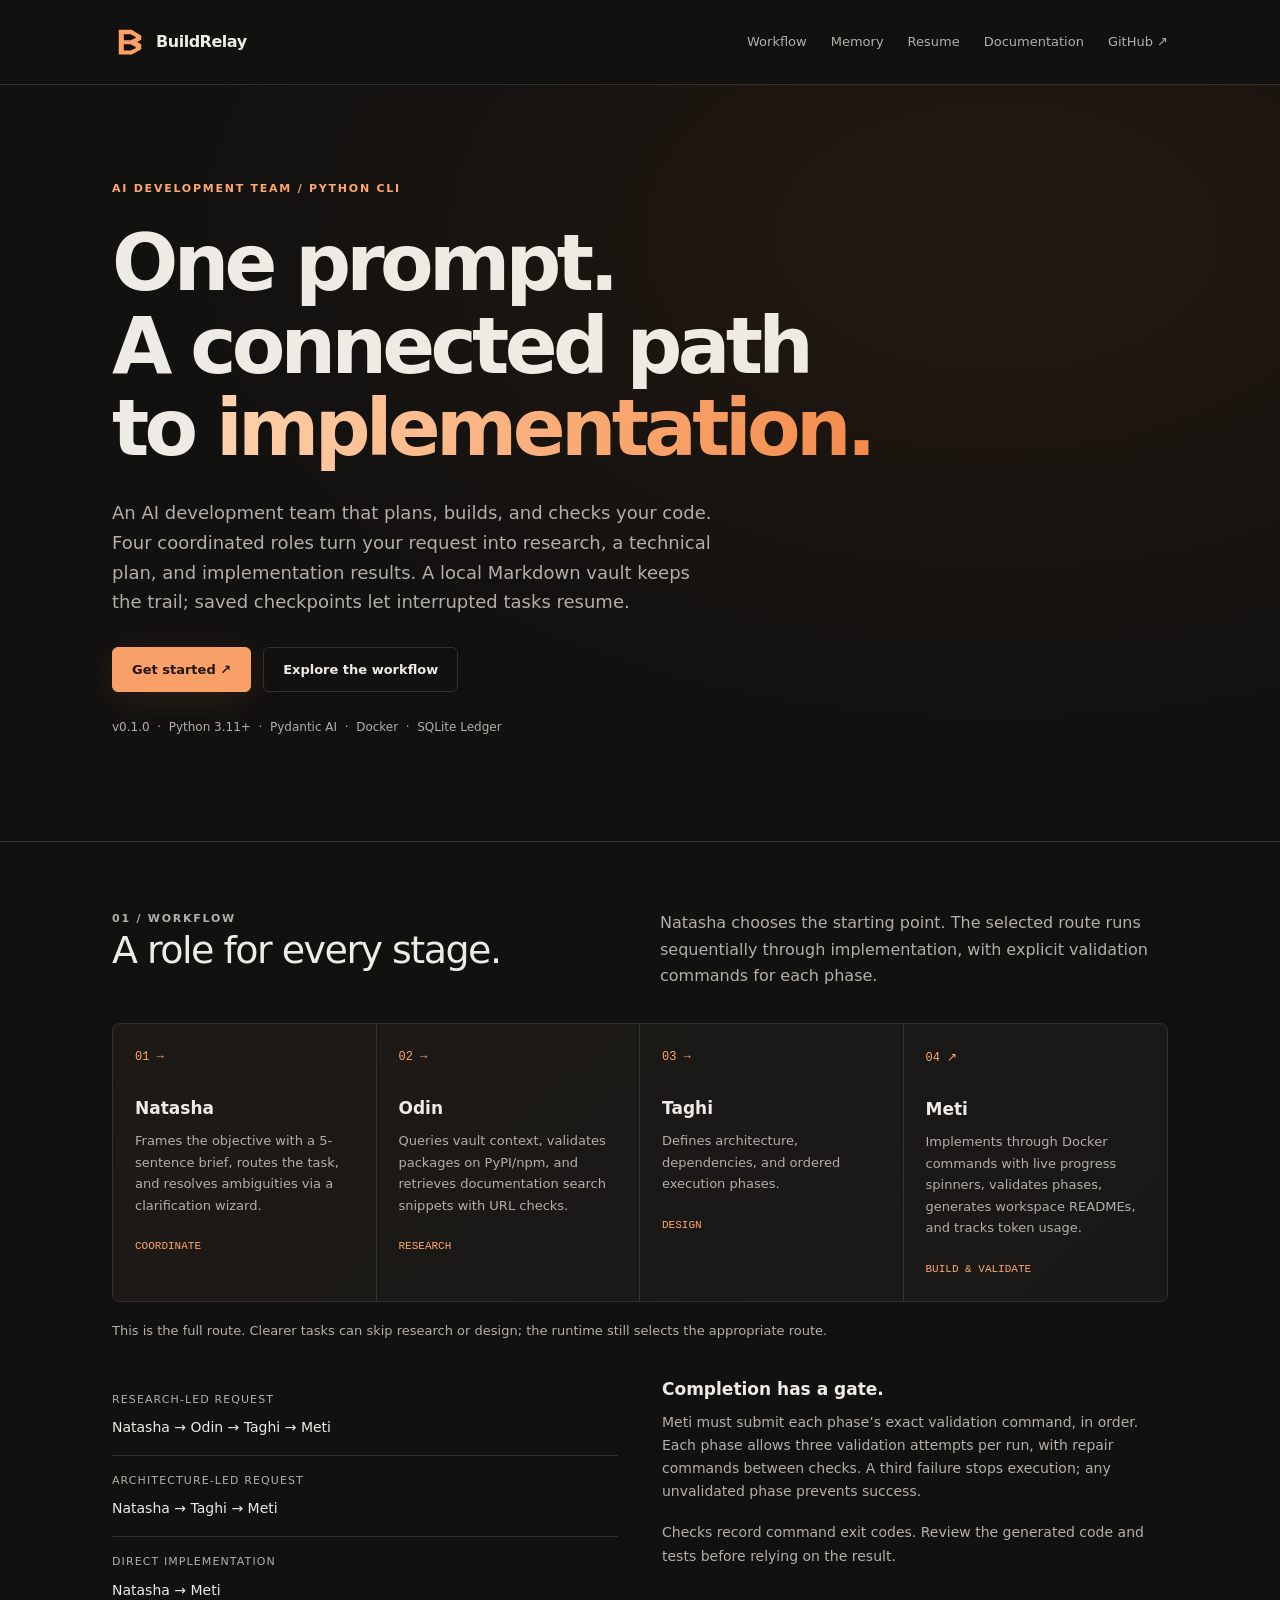
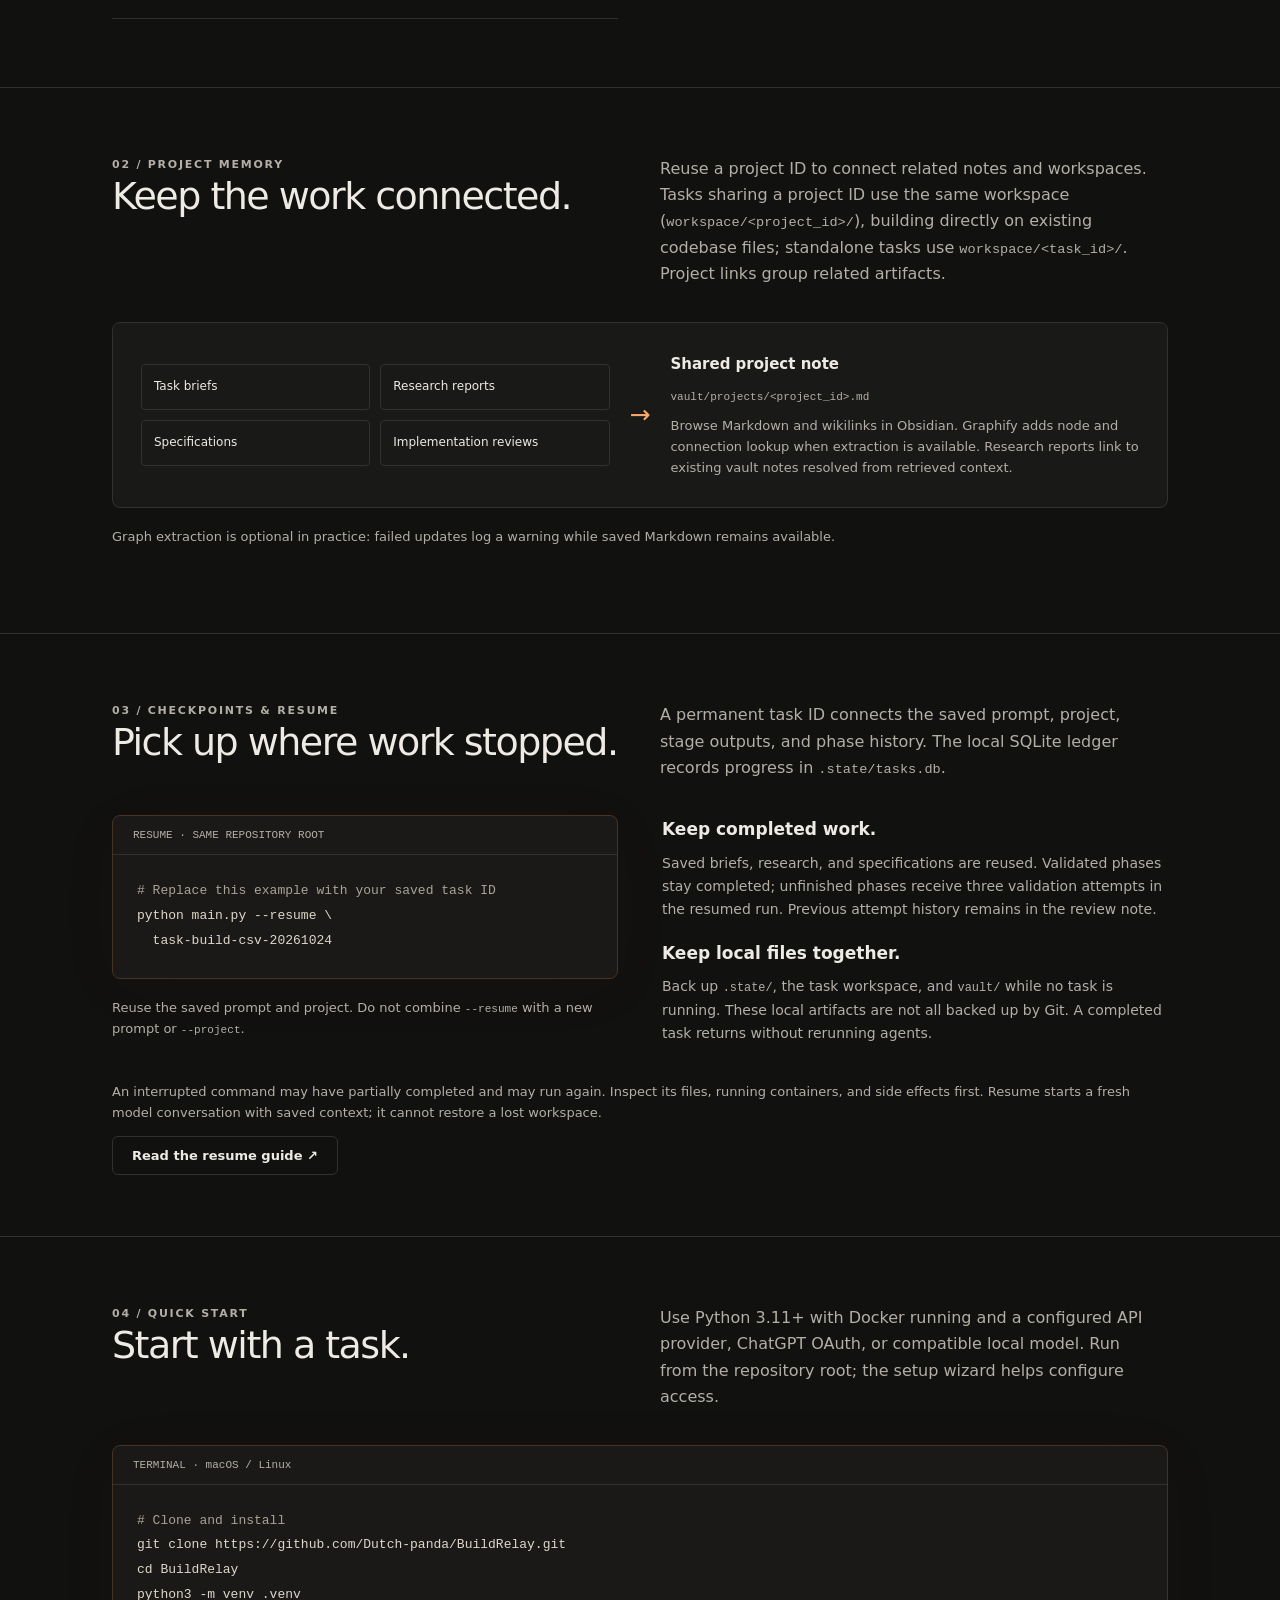
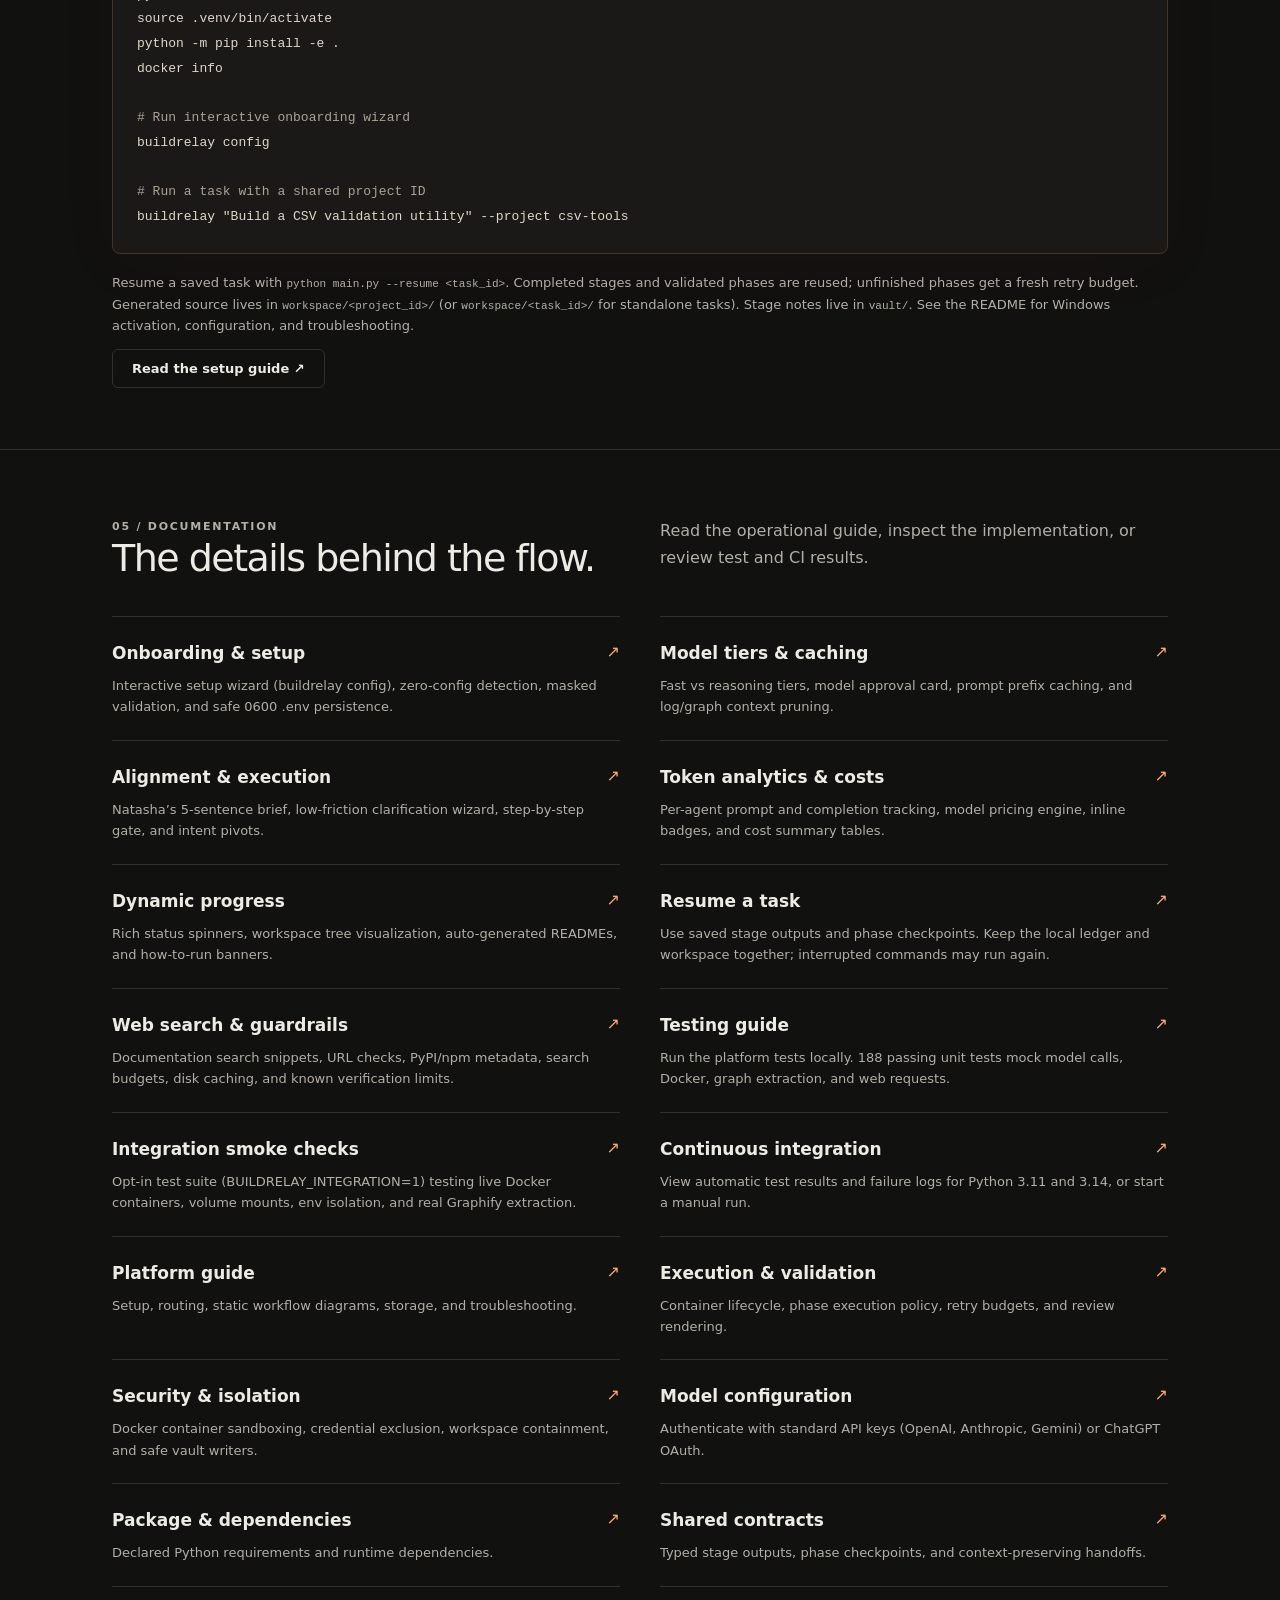
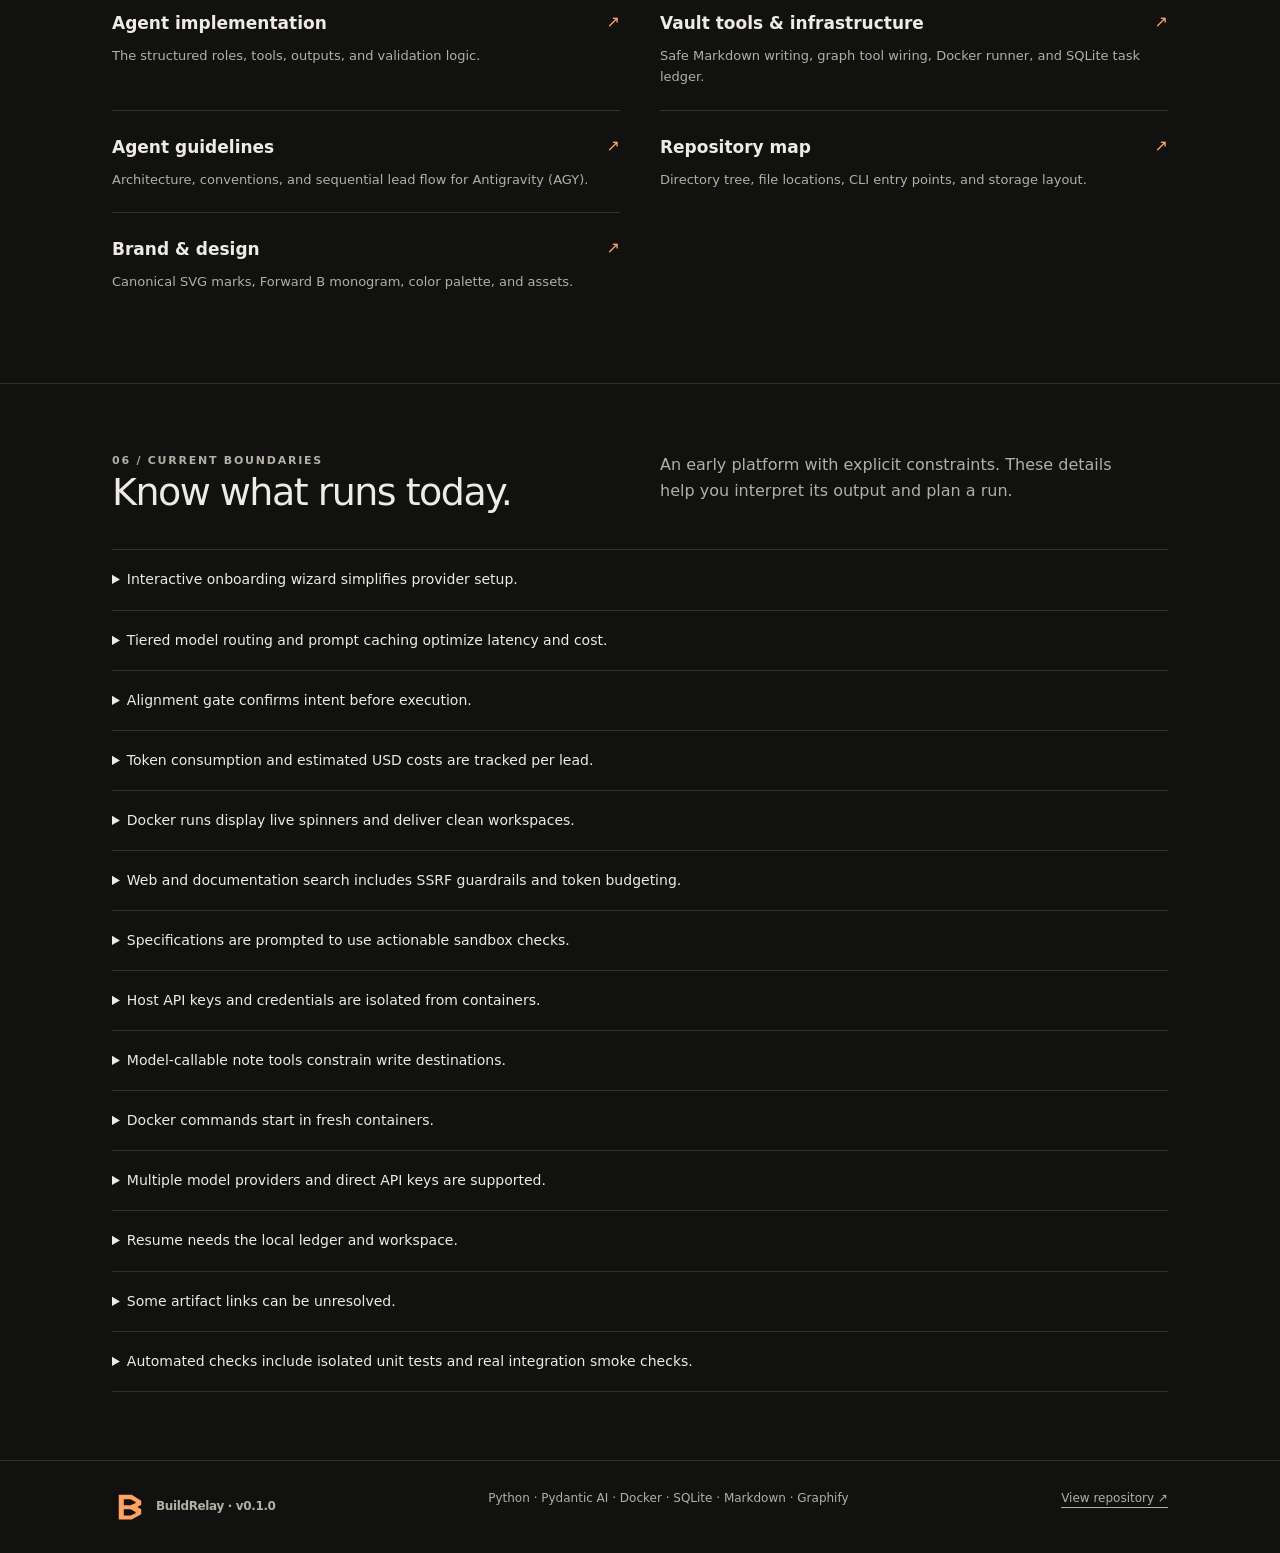
==== commit c77fe8c6: "test(integration): opt-in real Docker and Graphify smoke checks (#13)" ====
--- a/docs/index.html
+++ b/docs/index.html
@@ -39,8 +39,8 @@
 
 <span class="comment"># Run a task with a shared project ID</span>
 buildrelay "Build a CSV validation utility" --project csv-tools</code></pre></div><p class="route-note">Resume a saved task with <code>python main.py --resume &lt;task_id&gt;</code>. Completed stages and validated phases are reused; unfinished phases get a fresh retry budget. Generated source lives in <code>workspace/&lt;project_id&gt;/</code> (or <code>workspace/&lt;task_id&gt;/</code> for standalone tasks). Stage notes live in <code>vault/</code>. See the README for Windows activation, configuration, and troubleshooting.</p><a class="button" href="https://github.com/Dutch-panda/BuildRelay/blob/main/README.md#quick-start">Read the setup guide ↗</a></div></section>
-<section class="section" id="documents"><div class="wrap"><div class="heading"><div><p class="eyebrow">05 / Documentation</p><h2>The details behind the flow.</h2></div><p>Read the operational guide, inspect the implementation, or review test and CI results.</p></div><div class="docs"><a class="doc" href="https://github.com/Dutch-panda/BuildRelay/blob/main/README.md#2-configure-credentials--providers"><span aria-hidden="true">↗</span><h3>Onboarding &amp; setup</h3><p>Interactive setup wizard (buildrelay config), zero-config detection, masked validation, and safe 0600 .env persistence.</p></a><a class="doc" href="https://github.com/Dutch-panda/BuildRelay/blob/main/README.md#tiered-model-routing-and-token-optimization"><span aria-hidden="true">↗</span><h3>Model tiers &amp; caching</h3><p>Fast vs reasoning tiers, model approval card, prompt prefix caching, and log/graph context pruning.</p></a><a class="doc" href="https://github.com/Dutch-panda/BuildRelay/blob/main/README.md#interactive-alignment-and-execution-modes"><span aria-hidden="true">↗</span><h3>Alignment &amp; execution</h3><p>Natasha’s 5-sentence brief, low-friction clarification wizard, step-by-step gate, and intent pivots.</p></a><a class="doc" href="https://github.com/Dutch-panda/BuildRelay/blob/main/README.md#token-usage-and-cost-analytics"><span aria-hidden="true">↗</span><h3>Token analytics &amp; costs</h3><p>Per-agent prompt and completion tracking, model pricing engine, inline badges, and cost summary tables.</p></a><a class="doc" href="https://github.com/Dutch-panda/BuildRelay/blob/main/README.md#dynamic-progress-and-project-delivery"><span aria-hidden="true">↗</span><h3>Dynamic progress</h3><p>Rich status spinners, workspace tree visualization, auto-generated READMEs, and how-to-run banners.</p></a><a class="doc" href="https://github.com/Dutch-panda/BuildRelay/blob/main/README.md#resume-a-task"><span aria-hidden="true">↗</span><h3>Resume a task</h3><p>Use saved stage outputs and phase checkpoints. Keep the local ledger and workspace together; interrupted commands may run again.</p></a><a class="doc" href="https://github.com/Dutch-panda/BuildRelay/blob/main/README.md#web-and-documentation-search-with-guardrails"><span aria-hidden="true">↗</span><h3>Web search &amp; guardrails</h3><p>Documentation search snippets, URL checks, PyPI/npm metadata, search budgets, disk caching, and known verification limits.</p></a><a class="doc" href="https://github.com/Dutch-panda/BuildRelay/blob/main/README.md#testing"><span aria-hidden="true">↗</span><h3>Testing guide</h3><p>Run the platform tests locally. Deterministic tests mock model calls, Docker, graph extraction, and web requests. See CI for current results.</p></a><a class="doc" href="https://github.com/Dutch-panda/BuildRelay/actions/workflows/tests.yml"><span aria-hidden="true">↗</span><h3>Continuous integration</h3><p>View automatic test results and failure logs for Python 3.11 and 3.14, or start a manual run.</p></a><a class="doc" href="https://github.com/Dutch-panda/BuildRelay/blob/main/README.md"><span aria-hidden="true">↗</span><h3>Platform guide</h3><p>Setup, routing, static workflow diagrams, storage, and troubleshooting.</p></a><a class="doc" href="https://github.com/Dutch-panda/BuildRelay/blob/main/README.md#execution-and-validation"><span aria-hidden="true">↗</span><h3>Execution &amp; validation</h3><p>Container lifecycle, phase execution policy, retry budgets, and review rendering.</p></a><a class="doc" href="https://github.com/Dutch-panda/BuildRelay/blob/main/README.md#security-and-isolation-boundaries"><span aria-hidden="true">↗</span><h3>Security &amp; isolation</h3><p>Docker container sandboxing, credential exclusion, workspace containment, and safe vault writers.</p></a><a class="doc" href="https://github.com/Dutch-panda/BuildRelay/blob/main/README.md#manual-configuration-via-env-alternative"><span aria-hidden="true">↗</span><h3>Model configuration</h3><p>Authenticate with standard API keys (OpenAI, Anthropic, Gemini) or ChatGPT OAuth.</p></a><a class="doc" href="https://github.com/Dutch-panda/BuildRelay/blob/main/pyproject.toml"><span aria-hidden="true">↗</span><h3>Package &amp; dependencies</h3><p>Declared Python requirements and runtime dependencies.</p></a><a class="doc" href="https://github.com/Dutch-panda/BuildRelay/tree/main/contracts"><span aria-hidden="true">↗</span><h3>Shared contracts</h3><p>Typed stage outputs, phase checkpoints, and context-preserving handoffs.</p></a><a class="doc" href="https://github.com/Dutch-panda/BuildRelay/tree/main/agents"><span aria-hidden="true">↗</span><h3>Agent implementation</h3><p>The structured roles, tools, outputs, and validation logic.</p></a><a class="doc" href="https://github.com/Dutch-panda/BuildRelay/tree/main/tools"><span aria-hidden="true">↗</span><h3>Vault tools &amp; infrastructure</h3><p>Safe Markdown writing, graph tool wiring, Docker runner, and SQLite task ledger.</p></a><a class="doc" href="https://github.com/Dutch-panda/BuildRelay/blob/main/AGENTS.md"><span aria-hidden="true">↗</span><h3>Agent guidelines</h3><p>Architecture, conventions, and sequential lead flow for Antigravity (AGY).</p></a><a class="doc" href="https://github.com/Dutch-panda/BuildRelay/blob/main/README.md#repository-map"><span aria-hidden="true">↗</span><h3>Repository map</h3><p>Directory tree, file locations, CLI entry points, and storage layout.</p></a><a class="doc" href="https://github.com/Dutch-panda/BuildRelay/tree/main/docs/brand"><span aria-hidden="true">↗</span><h3>Brand &amp; design</h3><p>Canonical SVG marks, Forward B monogram, color palette, and assets.</p></a></div></div></section>
-<section class="section" id="limits"><div class="wrap"><div class="heading"><div><p class="eyebrow">06 / Current boundaries</p><h2>Know what runs today.</h2></div><p>An early platform with explicit constraints. These details help you interpret its output and plan a run.</p></div><div class="limits"><details><summary>Interactive onboarding wizard simplifies provider setup.</summary><p>BuildRelay provides <code>python main.py config</code> (or <code>buildrelay config</code>) to guide provider selection, masked credential entry with reachability checks, model tiers, and lead overrides, persisted safely to <code>.env</code> with mode <code>0600</code>.</p></details><details><summary>Tiered model routing and prompt caching optimize latency and cost.</summary><p>Provider-specific tiers and per-lead overrides select models for each role. Context pruning reduces supplied content. Cache settings are passed to the SDK; cache hits and latency or cost savings depend on provider support and are not guaranteed.</p></details><details><summary>Alignment gate confirms intent before execution.</summary><p>Natasha produces a 5-sentence brief and prompts with a clarification wizard for ambiguous requirements. Pressing Enter accepts recommended defaults, and -y / --auto enables unattended headless runs. Mid-way pivots roll back downstream checkpoints safely.</p></details><details><summary>Token consumption and estimated USD costs are tracked per lead.</summary><p>Reported prompt and completion tokens come from PydanticAI metrics. Costs use a bundled rate table and approximate cache discounts; they are not billing records. Local models display zero estimated API cost. Metrics are reported in inline terminal badges, code review notes, and a final summary table.</p></details><details><summary>Docker runs display live spinners and deliver clean workspaces.</summary><p>Container execution logs are written to .state/task.log to keep terminal output readable. A fallback workspace README is created when missing or empty; existing nonempty READMEs are preserved. The CLI displays a file tree and How to Run banner. Review generated instructions before use.</p></details><details><summary>Web and documentation search includes SSRF guardrails and token budgeting.</summary><p>Odin and Natasha retrieve search snippets; Odin records result URLs and has three search calls per research invocation. URL checks block selected local hostnames and literal private IPs but do not resolve DNS or revalidate redirects. A page-extraction helper exists but is not an agent tool. Registry lookup does not establish package safety, and offline lookup can currently be labeled verified. Cached searches have no expiry.</p></details><details><summary>Specifications are prompted to use actionable sandbox checks.</summary><p>Taghi is instructed to put missing credentials and deployment prerequisites in architecture notes rather than executable phases. This is model guidance, not an enforced offline execution policy; Docker networking remains enabled.</p></details><details><summary>Host API keys and credentials are isolated from containers.</summary><p>Host environment variables (such as <code>OPENAI_API_KEY</code>, <code>ANTHROPIC_API_KEY</code>, or <code>GEMINI_API_KEY</code>) are never passed into Docker containers. Containers mount the task or shared project workspace; the runner does not mount the repository root, <code>.env</code>, or <code>.state/</code>. This mount configuration is not a guarantee against hostile code. Keep sensitive files out of generated workspaces.</p></details><details><summary>Model-callable note tools constrain write destinations.</summary><p>Model-callable note tools use shared path-contained Markdown writers. Application-generated stage artifacts also use direct writes to configured directories; the shared writer does not mediate every artifact write.</p></details><details><summary>Docker commands start in fresh containers.</summary><p>Only the project or task directory is mounted. Files there persist, but container-local installs do not. The default image is Node 18, but runtime-specific images (e.g. <code>python:3.11-slim</code>) can be selected via <code>--image</code>, <code>DEFAULT_SANDBOX_IMAGE</code>, or within Taghi’s technical specification. Network access is enabled, without configured CPU or memory limits.</p></details><details><summary>Multiple model providers and direct API keys are supported.</summary><p>Use standard API keys (<code>OPENAI_API_KEY</code>, <code>ANTHROPIC_API_KEY</code>, <code>GEMINI_API_KEY</code>) or specify models with <code>--model</code> (e.g., <code>openai:gpt-4o</code>, <code>anthropic:claude-3-5-sonnet-latest</code>), with automatic fallback to ChatGPT OAuth if no API keys are present.</p></details><details><summary>Resume needs the local ledger and workspace.</summary><p>Run from the same repository root. Unknown task IDs, invalid checkpoints, and a missing workspace after implementation begins cause resume to fail. Older tasks without ledger records are not imported automatically. Per-task process locks prevent concurrent runs of the same task. Different tasks sharing a project workspace are not locked against each other; avoid concurrent edits. An interrupted command may run again.</p></details><details><summary>Some artifact links can be unresolved.</summary><p>New routing briefs use permanent task IDs. Notes may still link to stages that were skipped, and historical notes can contain temporary task links.</p></details><details><summary>Validation is based on exit codes.</summary><p>Passing phase commands does not independently establish test quality. The platform has deterministic unit tests with mocked services; live model behavior and Docker execution require separate checks. GitHub Actions runs the platform tests on pushes and pull requests using Python 3.11 and 3.14.</p></details></div></div></section>
+<section class="section" id="documents"><div class="wrap"><div class="heading"><div><p class="eyebrow">05 / Documentation</p><h2>The details behind the flow.</h2></div><p>Read the operational guide, inspect the implementation, or review test and CI results.</p></div><div class="docs"><a class="doc" href="https://github.com/Dutch-panda/BuildRelay/blob/main/README.md#2-configure-credentials--providers"><span aria-hidden="true">↗</span><h3>Onboarding &amp; setup</h3><p>Interactive setup wizard (buildrelay config), zero-config detection, masked validation, and safe 0600 .env persistence.</p></a><a class="doc" href="https://github.com/Dutch-panda/BuildRelay/blob/main/README.md#tiered-model-routing-and-token-optimization"><span aria-hidden="true">↗</span><h3>Model tiers &amp; caching</h3><p>Fast vs reasoning tiers, model approval card, prompt prefix caching, and log/graph context pruning.</p></a><a class="doc" href="https://github.com/Dutch-panda/BuildRelay/blob/main/README.md#interactive-alignment-and-execution-modes"><span aria-hidden="true">↗</span><h3>Alignment &amp; execution</h3><p>Natasha’s 5-sentence brief, low-friction clarification wizard, step-by-step gate, and intent pivots.</p></a><a class="doc" href="https://github.com/Dutch-panda/BuildRelay/blob/main/README.md#token-usage-and-cost-analytics"><span aria-hidden="true">↗</span><h3>Token analytics &amp; costs</h3><p>Per-agent prompt and completion tracking, model pricing engine, inline badges, and cost summary tables.</p></a><a class="doc" href="https://github.com/Dutch-panda/BuildRelay/blob/main/README.md#dynamic-progress-and-project-delivery"><span aria-hidden="true">↗</span><h3>Dynamic progress</h3><p>Rich status spinners, workspace tree visualization, auto-generated READMEs, and how-to-run banners.</p></a><a class="doc" href="https://github.com/Dutch-panda/BuildRelay/blob/main/README.md#resume-a-task"><span aria-hidden="true">↗</span><h3>Resume a task</h3><p>Use saved stage outputs and phase checkpoints. Keep the local ledger and workspace together; interrupted commands may run again.</p></a><a class="doc" href="https://github.com/Dutch-panda/BuildRelay/blob/main/README.md#web-and-documentation-search-with-guardrails"><span aria-hidden="true">↗</span><h3>Web search &amp; guardrails</h3><p>Documentation search snippets, URL checks, PyPI/npm metadata, search budgets, disk caching, and known verification limits.</p></a><a class="doc" href="https://github.com/Dutch-panda/BuildRelay/blob/main/README.md#testing"><span aria-hidden="true">↗</span><h3>Testing guide</h3><p>Run the platform tests locally. 188 passing unit tests mock model calls, Docker, graph extraction, and web requests.</p></a><a class="doc" href="https://github.com/Dutch-panda/BuildRelay/blob/main/README.md#opt-in-integration-smoke-checks-real-docker--graphify"><span aria-hidden="true">↗</span><h3>Integration smoke checks</h3><p>Opt-in test suite (BUILDRELAY_INTEGRATION=1) testing live Docker containers, volume mounts, env isolation, and real Graphify extraction.</p></a><a class="doc" href="https://github.com/Dutch-panda/BuildRelay/actions/workflows/tests.yml"><span aria-hidden="true">↗</span><h3>Continuous integration</h3><p>View automatic test results and failure logs for Python 3.11 and 3.14, or start a manual run.</p></a><a class="doc" href="https://github.com/Dutch-panda/BuildRelay/blob/main/README.md"><span aria-hidden="true">↗</span><h3>Platform guide</h3><p>Setup, routing, static workflow diagrams, storage, and troubleshooting.</p></a><a class="doc" href="https://github.com/Dutch-panda/BuildRelay/blob/main/README.md#execution-and-validation"><span aria-hidden="true">↗</span><h3>Execution &amp; validation</h3><p>Container lifecycle, phase execution policy, retry budgets, and review rendering.</p></a><a class="doc" href="https://github.com/Dutch-panda/BuildRelay/blob/main/README.md#security-and-isolation-boundaries"><span aria-hidden="true">↗</span><h3>Security &amp; isolation</h3><p>Docker container sandboxing, credential exclusion, workspace containment, and safe vault writers.</p></a><a class="doc" href="https://github.com/Dutch-panda/BuildRelay/blob/main/README.md#manual-configuration-via-env-alternative"><span aria-hidden="true">↗</span><h3>Model configuration</h3><p>Authenticate with standard API keys (OpenAI, Anthropic, Gemini) or ChatGPT OAuth.</p></a><a class="doc" href="https://github.com/Dutch-panda/BuildRelay/blob/main/pyproject.toml"><span aria-hidden="true">↗</span><h3>Package &amp; dependencies</h3><p>Declared Python requirements and runtime dependencies.</p></a><a class="doc" href="https://github.com/Dutch-panda/BuildRelay/tree/main/contracts"><span aria-hidden="true">↗</span><h3>Shared contracts</h3><p>Typed stage outputs, phase checkpoints, and context-preserving handoffs.</p></a><a class="doc" href="https://github.com/Dutch-panda/BuildRelay/tree/main/agents"><span aria-hidden="true">↗</span><h3>Agent implementation</h3><p>The structured roles, tools, outputs, and validation logic.</p></a><a class="doc" href="https://github.com/Dutch-panda/BuildRelay/tree/main/tools"><span aria-hidden="true">↗</span><h3>Vault tools &amp; infrastructure</h3><p>Safe Markdown writing, graph tool wiring, Docker runner, and SQLite task ledger.</p></a><a class="doc" href="https://github.com/Dutch-panda/BuildRelay/blob/main/AGENTS.md"><span aria-hidden="true">↗</span><h3>Agent guidelines</h3><p>Architecture, conventions, and sequential lead flow for Antigravity (AGY).</p></a><a class="doc" href="https://github.com/Dutch-panda/BuildRelay/blob/main/README.md#repository-map"><span aria-hidden="true">↗</span><h3>Repository map</h3><p>Directory tree, file locations, CLI entry points, and storage layout.</p></a><a class="doc" href="https://github.com/Dutch-panda/BuildRelay/tree/main/docs/brand"><span aria-hidden="true">↗</span><h3>Brand &amp; design</h3><p>Canonical SVG marks, Forward B monogram, color palette, and assets.</p></a></div></div></section>
+<section class="section" id="limits"><div class="wrap"><div class="heading"><div><p class="eyebrow">06 / Current boundaries</p><h2>Know what runs today.</h2></div><p>An early platform with explicit constraints. These details help you interpret its output and plan a run.</p></div><div class="limits"><details><summary>Interactive onboarding wizard simplifies provider setup.</summary><p>BuildRelay provides <code>python main.py config</code> (or <code>buildrelay config</code>) to guide provider selection, masked credential entry with reachability checks, model tiers, and lead overrides, persisted safely to <code>.env</code> with mode <code>0600</code>.</p></details><details><summary>Tiered model routing and prompt caching optimize latency and cost.</summary><p>Provider-specific tiers and per-lead overrides select models for each role. Context pruning reduces supplied content. Cache settings are passed to the SDK; cache hits and latency or cost savings depend on provider support and are not guaranteed.</p></details><details><summary>Alignment gate confirms intent before execution.</summary><p>Natasha produces a 5-sentence brief and prompts with a clarification wizard for ambiguous requirements. Pressing Enter accepts recommended defaults, and -y / --auto enables unattended headless runs. Mid-way pivots roll back downstream checkpoints safely.</p></details><details><summary>Token consumption and estimated USD costs are tracked per lead.</summary><p>Reported prompt and completion tokens come from PydanticAI metrics. Costs use a bundled rate table and approximate cache discounts; they are not billing records. Local models display zero estimated API cost. Metrics are reported in inline terminal badges, code review notes, and a final summary table.</p></details><details><summary>Docker runs display live spinners and deliver clean workspaces.</summary><p>Container execution logs are written to .state/task.log to keep terminal output readable. A fallback workspace README is created when missing or empty; existing nonempty READMEs are preserved. The CLI displays a file tree and How to Run banner. Review generated instructions before use.</p></details><details><summary>Web and documentation search includes SSRF guardrails and token budgeting.</summary><p>Odin and Natasha retrieve search snippets; Odin records result URLs and has three search calls per research invocation. URL checks block selected local hostnames and literal private IPs but do not resolve DNS or revalidate redirects. A page-extraction helper exists but is not an agent tool. Registry lookup does not establish package safety, and offline lookup can currently be labeled verified. Cached searches have no expiry.</p></details><details><summary>Specifications are prompted to use actionable sandbox checks.</summary><p>Taghi is instructed to put missing credentials and deployment prerequisites in architecture notes rather than executable phases. This is model guidance, not an enforced offline execution policy; Docker networking remains enabled.</p></details><details><summary>Host API keys and credentials are isolated from containers.</summary><p>Host environment variables (such as <code>OPENAI_API_KEY</code>, <code>ANTHROPIC_API_KEY</code>, or <code>GEMINI_API_KEY</code>) are never passed into Docker containers. Containers mount the task or shared project workspace; the runner does not mount the repository root, <code>.env</code>, or <code>.state/</code>. This mount configuration is not a guarantee against hostile code. Keep sensitive files out of generated workspaces.</p></details><details><summary>Model-callable note tools constrain write destinations.</summary><p>Model-callable note tools use shared path-contained Markdown writers. Application-generated stage artifacts also use direct writes to configured directories; the shared writer does not mediate every artifact write.</p></details><details><summary>Docker commands start in fresh containers.</summary><p>Only the project or task directory is mounted. Files there persist, but container-local installs do not. The default image is Node 18, but runtime-specific images (e.g. <code>python:3.11-slim</code>) can be selected via <code>--image</code>, <code>DEFAULT_SANDBOX_IMAGE</code>, or within Taghi’s technical specification. Network access is enabled, without configured CPU or memory limits.</p></details><details><summary>Multiple model providers and direct API keys are supported.</summary><p>Use standard API keys (<code>OPENAI_API_KEY</code>, <code>ANTHROPIC_API_KEY</code>, <code>GEMINI_API_KEY</code>) or specify models with <code>--model</code> (e.g., <code>openai:gpt-4o</code>, <code>anthropic:claude-3-5-sonnet-latest</code>), with automatic fallback to ChatGPT OAuth if no API keys are present.</p></details><details><summary>Resume needs the local ledger and workspace.</summary><p>Run from the same repository root. Unknown task IDs, invalid checkpoints, and a missing workspace after implementation begins cause resume to fail. Older tasks without ledger records are not imported automatically. Per-task process locks prevent concurrent runs of the same task. Different tasks sharing a project workspace are not locked against each other; avoid concurrent edits. An interrupted command may run again.</p></details><details><summary>Some artifact links can be unresolved.</summary><p>New routing briefs use permanent task IDs. Notes may still link to stages that were skipped, and historical notes can contain temporary task links.</p></details><details><summary>Automated checks include isolated unit tests and real integration smoke checks.</summary><p>BuildRelay provides 188 fast offline unit tests with mocked external services, plus opt-in integration smoke checks (<code>BUILDRELAY_INTEGRATION=1</code>) that test live Docker container lifecycles, workspace volume mounts, host secret exclusion, and real Graphify CLI AST extraction.</p></details></div></div></section>
 </main>
 <footer><div class="wrap footer-row"><span class="brand"><img class="brand-logo" src="brand/logo.svg" alt="" width="36" height="36">BuildRelay · v0.1.0</span><span>Python · Pydantic AI · Docker · SQLite · Markdown · Graphify</span><a href="https://github.com/Dutch-panda/BuildRelay">View repository ↗</a></div></footer>
 </body>
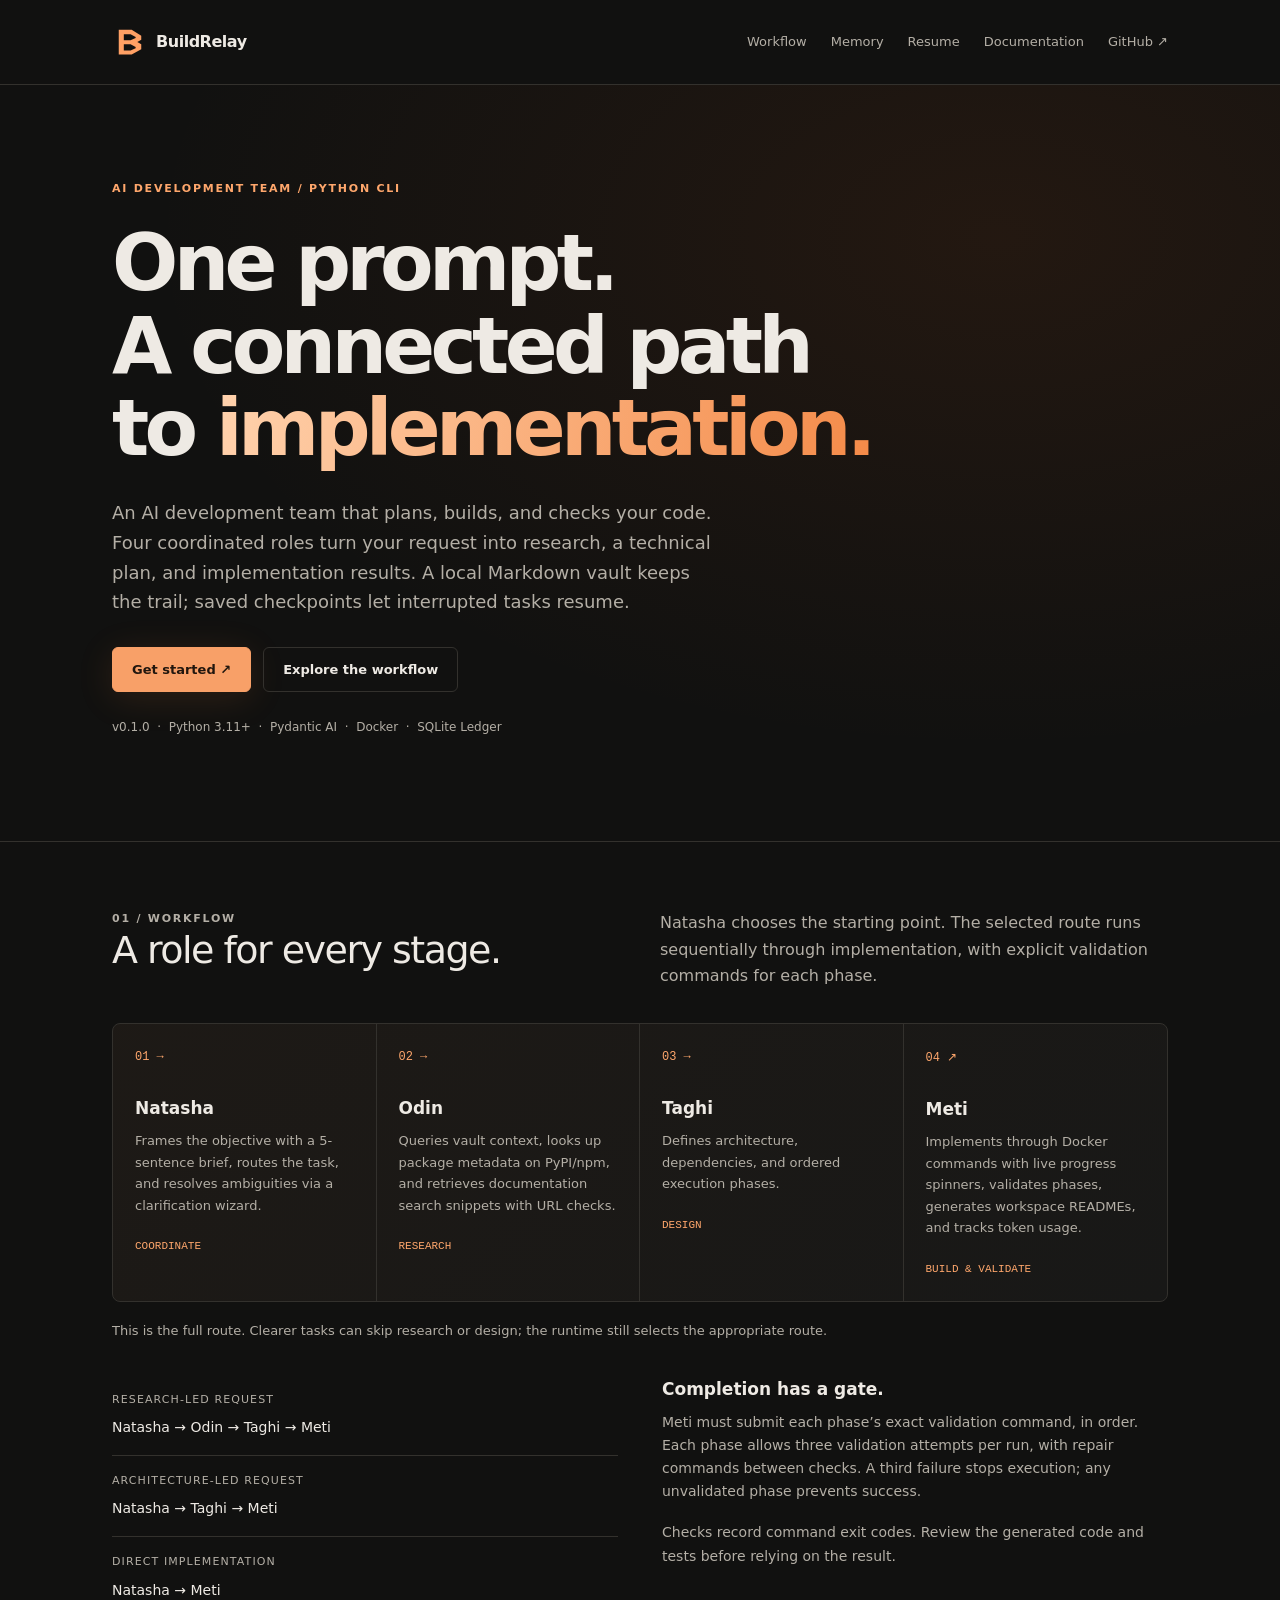
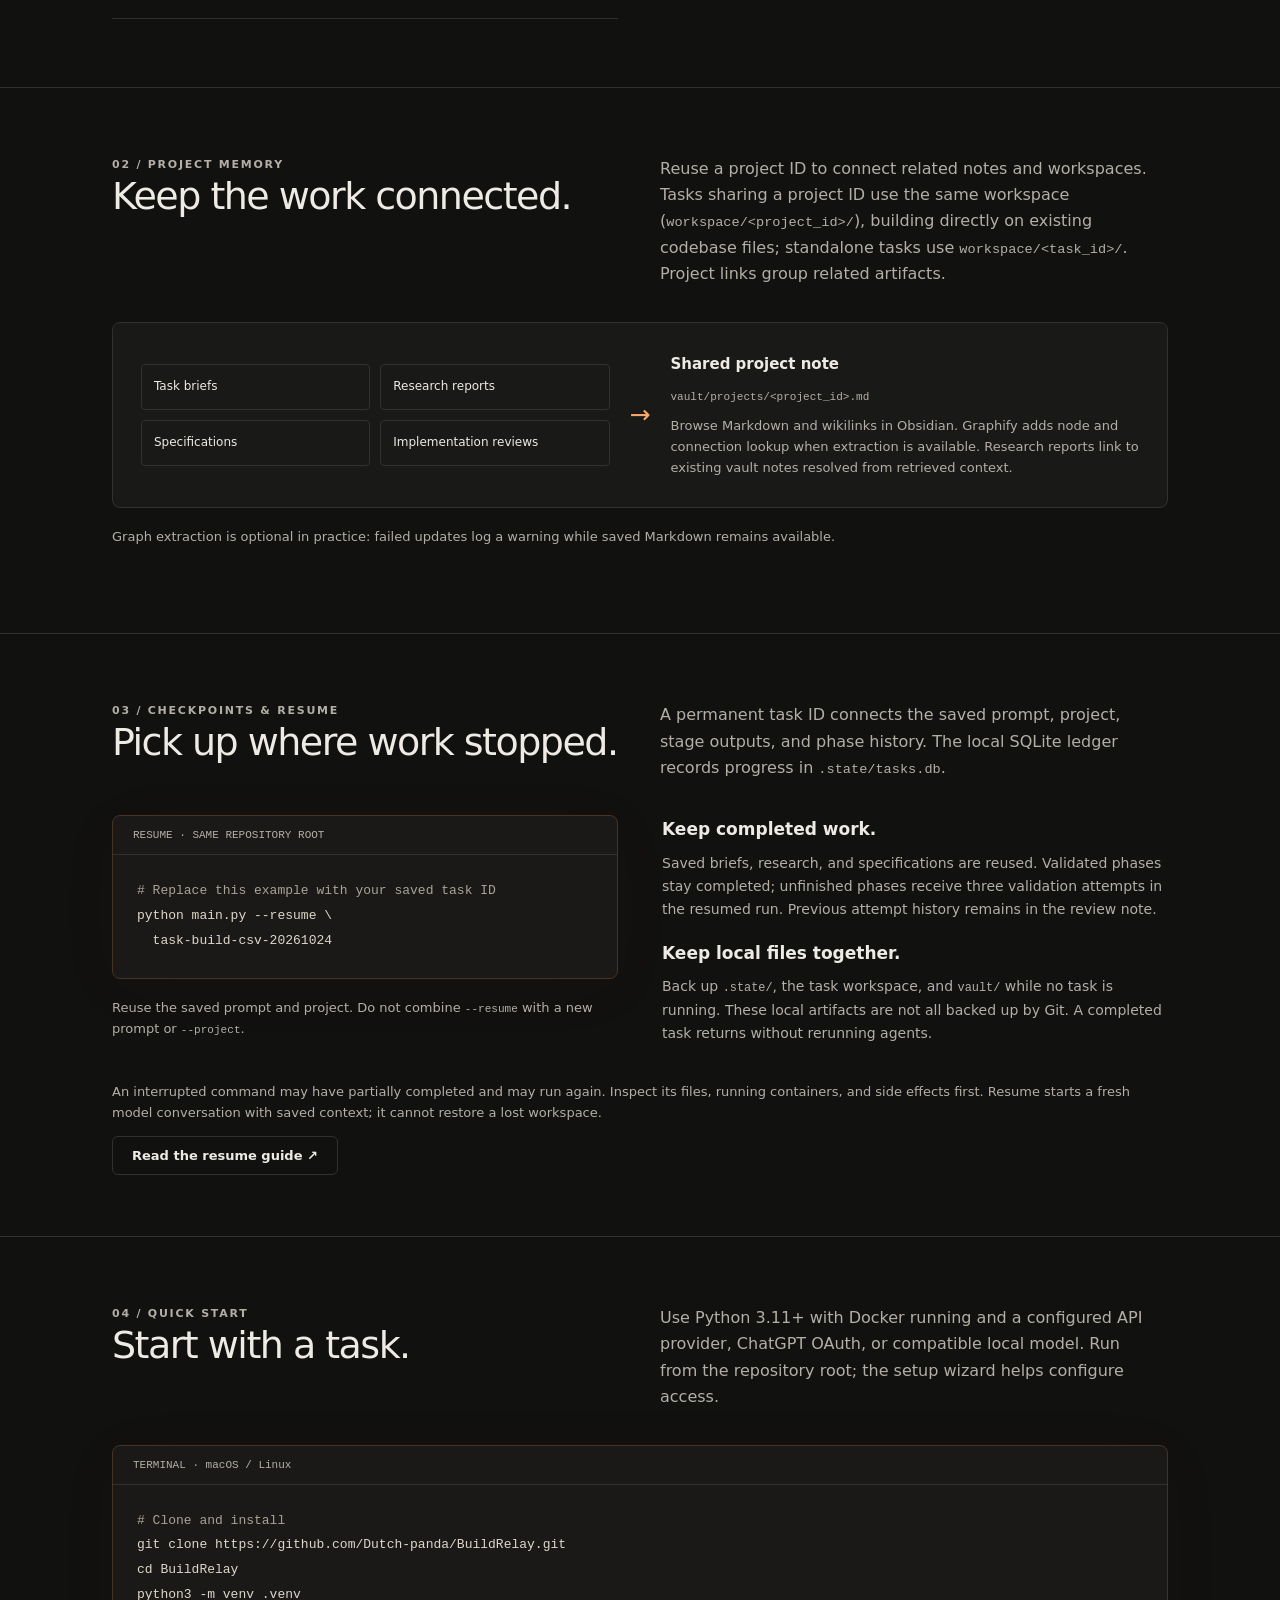
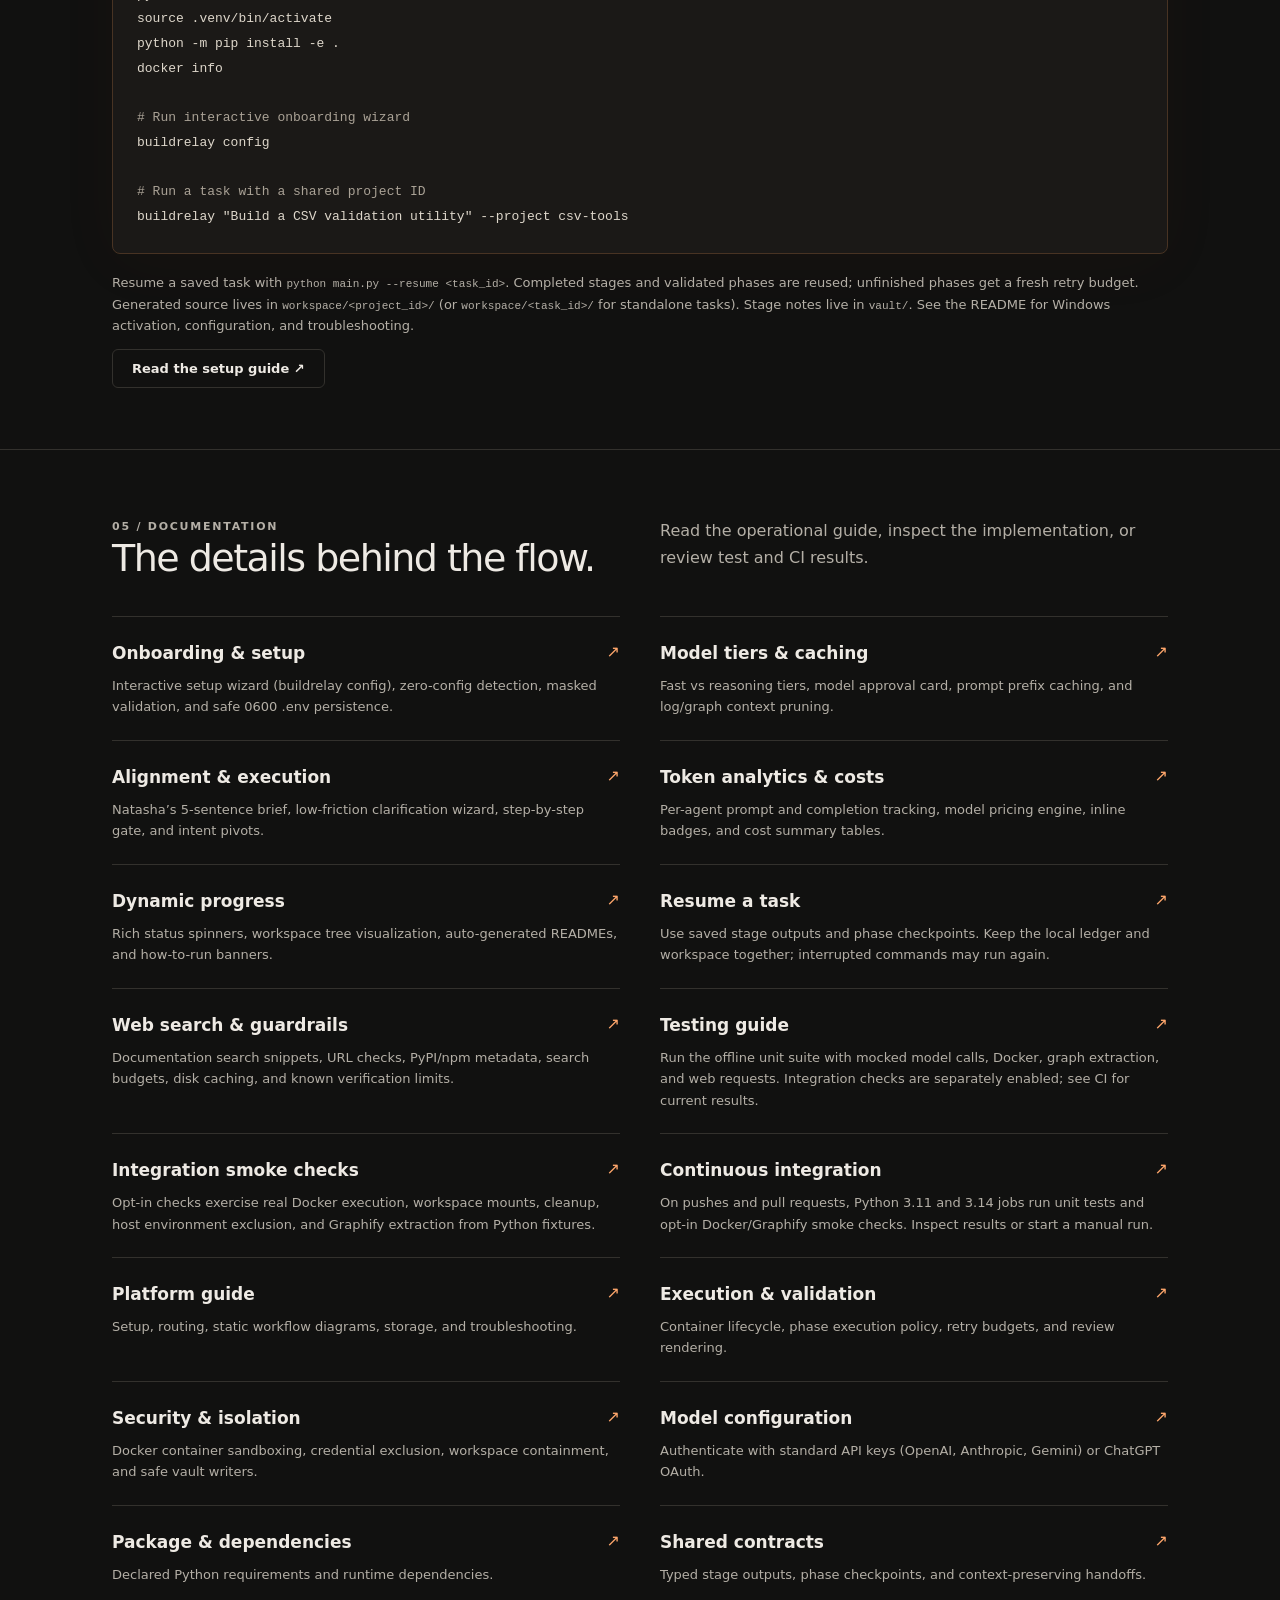
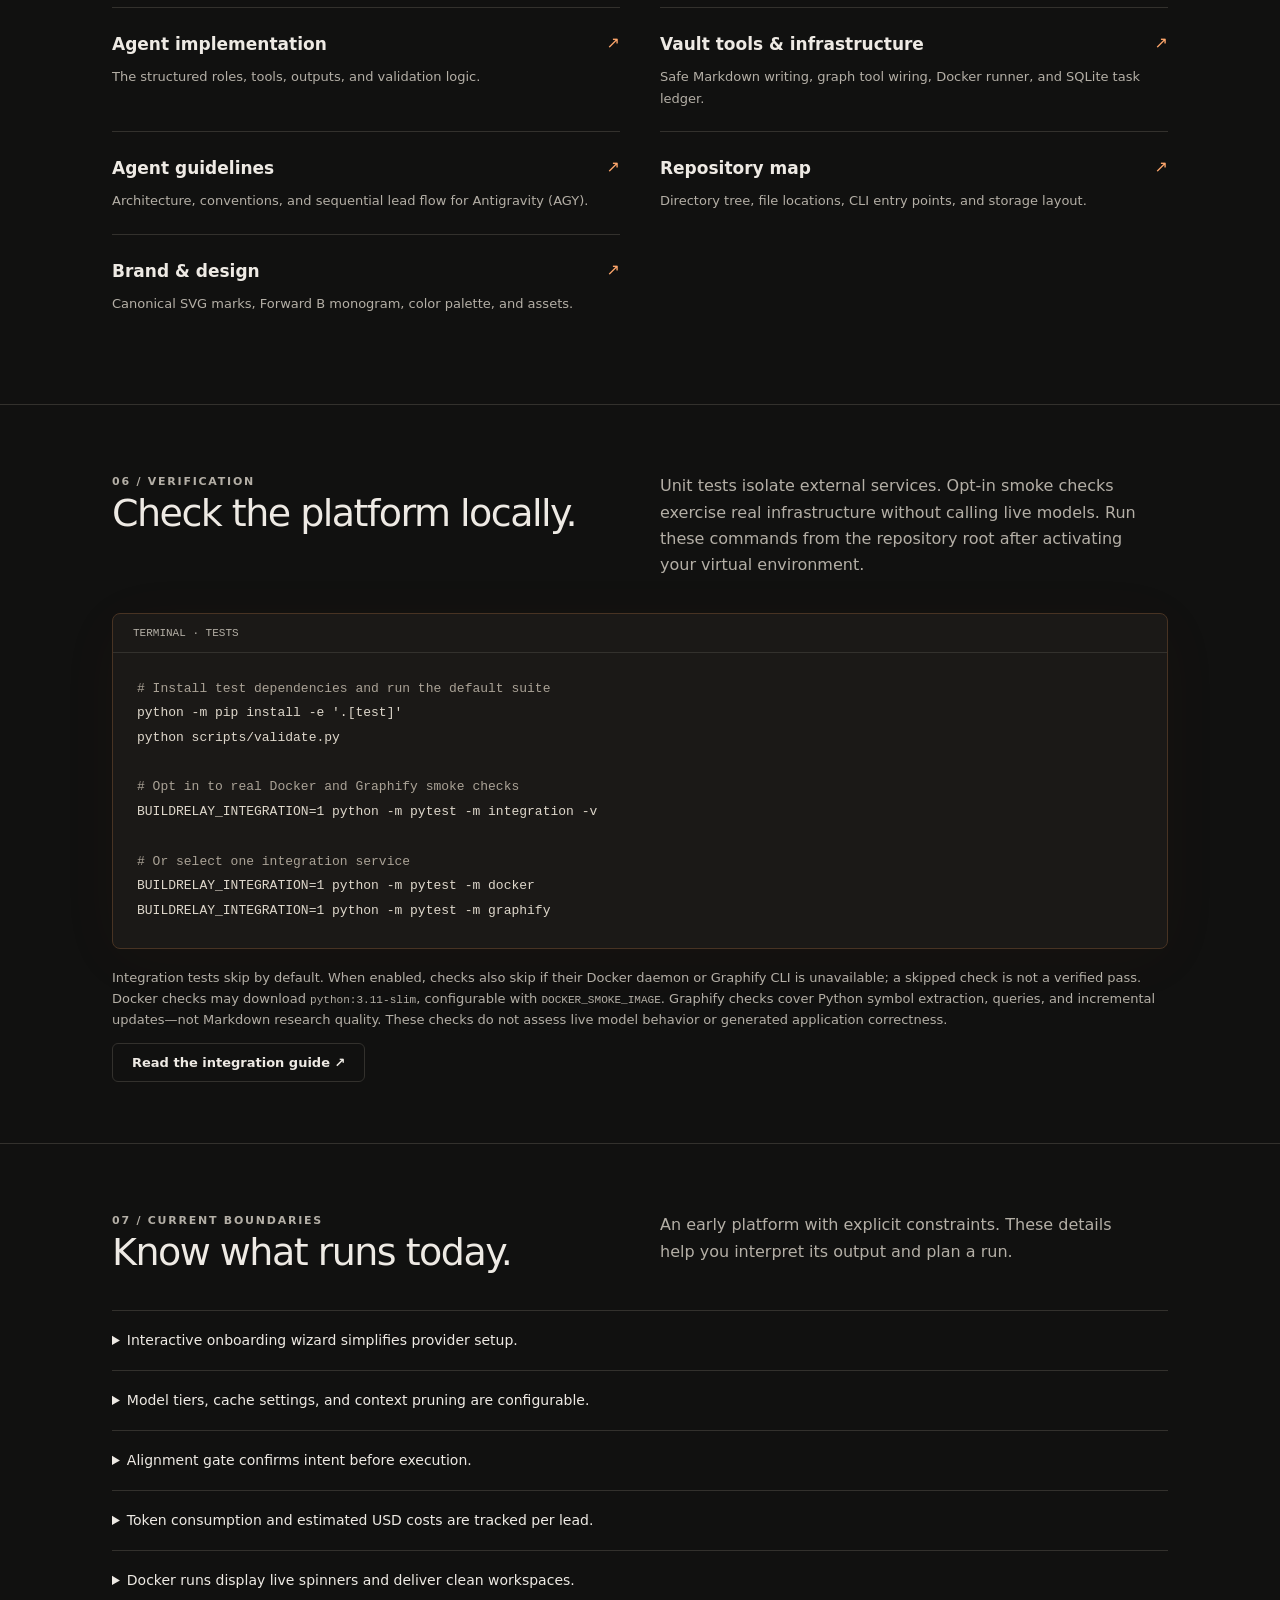
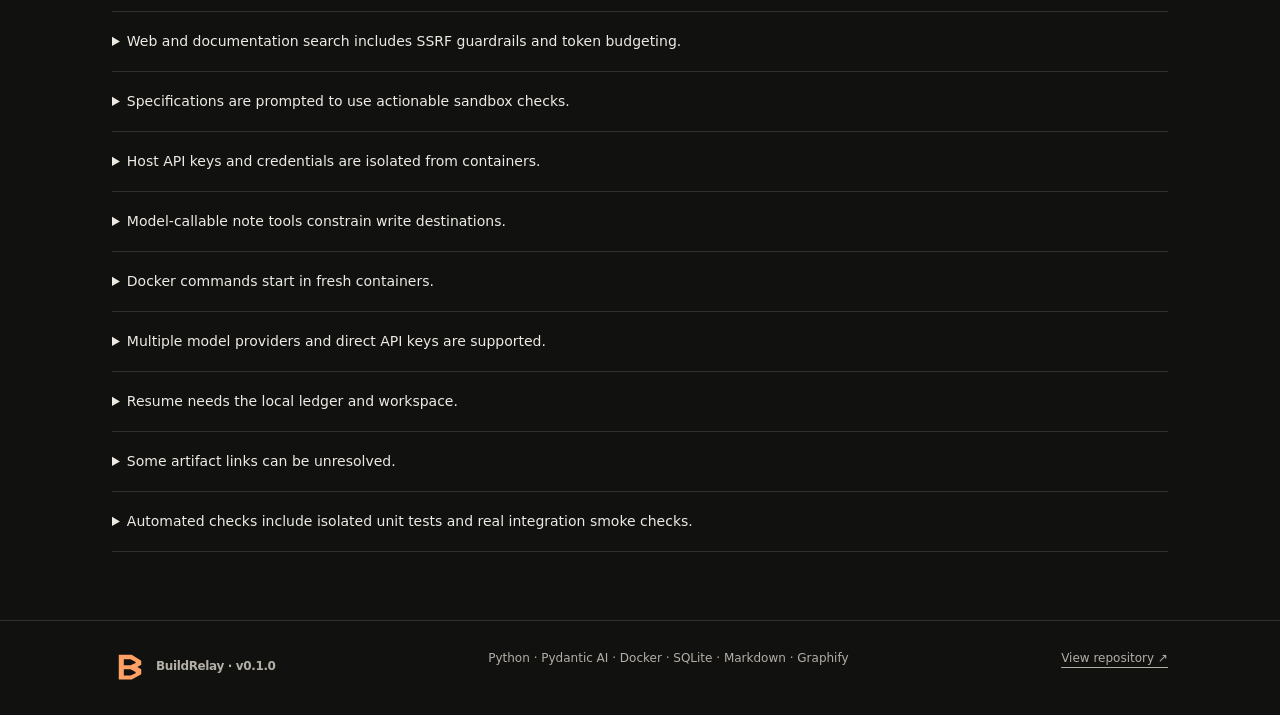
==== commit 6029dd89: "updated the index.html based on the recent changes" ====
--- a/docs/index.html
+++ b/docs/index.html
@@ -21,7 +21,7 @@
 <header><div class="wrap"><nav aria-label="Main navigation"><a class="brand" href="#"><img class="brand-logo" src="brand/logo.svg" alt="" width="36" height="36">BuildRelay</a><div class="links"><a href="#workflow">Workflow</a><a href="#memory">Memory</a><a href="#resume">Resume</a><a href="#documents">Documentation</a><a href="https://github.com/Dutch-panda/BuildRelay">GitHub ↗</a></div></nav></div></header>
 <main>
 <section class="hero"><div class="wrap"><p class="eyebrow">AI development team / Python CLI</p><h1>One prompt.<br>A connected path<br>to <span>implementation.</span></h1><p class="intro">An AI development team that plans, builds, and checks your code. Four coordinated roles turn your request into research, a technical plan, and implementation results. A local Markdown vault keeps the trail; saved checkpoints let interrupted tasks resume.</p><div class="actions"><a class="button primary" href="#start">Get started ↗</a><a class="button" href="#workflow">Explore the workflow</a></div><p class="meta">v0.1.0 &nbsp;·&nbsp; Python 3.11+ &nbsp;·&nbsp; Pydantic AI &nbsp;·&nbsp; Docker &nbsp;·&nbsp; SQLite Ledger</p></div></section>
-<section class="section" id="workflow"><div class="wrap"><div class="heading"><div><p class="eyebrow">01 / Workflow</p><h2>A role for every stage.</h2></div><p>Natasha chooses the starting point. The selected route runs sequentially through implementation, with explicit validation commands for each phase.</p></div><div class="pipeline" aria-label="Full route: Natasha to Odin to Taghi to Meti"><article class="stage"><span class="number">01 →</span><h3>Natasha</h3><p>Frames the objective with a 5-sentence brief, routes the task, and resolves ambiguities via a clarification wizard.</p><small>COORDINATE</small></article><article class="stage"><span class="number">02 →</span><h3>Odin</h3><p>Queries vault context, validates packages on PyPI/npm, and retrieves documentation search snippets with URL checks.</p><small>RESEARCH</small></article><article class="stage"><span class="number">03 →</span><h3>Taghi</h3><p>Defines architecture, dependencies, and ordered execution phases.</p><small>DESIGN</small></article><article class="stage"><span class="number">04 ↗</span><h3>Meti</h3><p>Implements through Docker commands with live progress spinners, validates phases, generates workspace READMEs, and tracks token usage.</p><small>BUILD &amp; VALIDATE</small></article></div><p class="route-note">This is the full route. Clearer tasks can skip research or design; the runtime still selects the appropriate route.</p><div class="split" style="margin-top:34px"><ul class="route-list"><li><b>Research-led request</b>Natasha → Odin → Taghi → Meti</li><li><b>Architecture-led request</b>Natasha → Taghi → Meti</li><li><b>Direct implementation</b>Natasha → Meti</li></ul><div><h3>Completion has a gate.</h3><p style="color:var(--muted);font-size:14px">Meti must submit each phase’s exact validation command, in order. Each phase allows three validation attempts per run, with repair commands between checks. A third failure stops execution; any unvalidated phase prevents success.</p><p style="color:var(--muted);font-size:14px">Checks record command exit codes. Review the generated code and tests before relying on the result.</p></div></div></div></section>
+<section class="section" id="workflow"><div class="wrap"><div class="heading"><div><p class="eyebrow">01 / Workflow</p><h2>A role for every stage.</h2></div><p>Natasha chooses the starting point. The selected route runs sequentially through implementation, with explicit validation commands for each phase.</p></div><div class="pipeline" aria-label="Full route: Natasha to Odin to Taghi to Meti"><article class="stage"><span class="number">01 →</span><h3>Natasha</h3><p>Frames the objective with a 5-sentence brief, routes the task, and resolves ambiguities via a clarification wizard.</p><small>COORDINATE</small></article><article class="stage"><span class="number">02 →</span><h3>Odin</h3><p>Queries vault context, looks up package metadata on PyPI/npm, and retrieves documentation search snippets with URL checks.</p><small>RESEARCH</small></article><article class="stage"><span class="number">03 →</span><h3>Taghi</h3><p>Defines architecture, dependencies, and ordered execution phases.</p><small>DESIGN</small></article><article class="stage"><span class="number">04 ↗</span><h3>Meti</h3><p>Implements through Docker commands with live progress spinners, validates phases, generates workspace READMEs, and tracks token usage.</p><small>BUILD &amp; VALIDATE</small></article></div><p class="route-note">This is the full route. Clearer tasks can skip research or design; the runtime still selects the appropriate route.</p><div class="split" style="margin-top:34px"><ul class="route-list"><li><b>Research-led request</b>Natasha → Odin → Taghi → Meti</li><li><b>Architecture-led request</b>Natasha → Taghi → Meti</li><li><b>Direct implementation</b>Natasha → Meti</li></ul><div><h3>Completion has a gate.</h3><p style="color:var(--muted);font-size:14px">Meti must submit each phase’s exact validation command, in order. Each phase allows three validation attempts per run, with repair commands between checks. A third failure stops execution; any unvalidated phase prevents success.</p><p style="color:var(--muted);font-size:14px">Checks record command exit codes. Review the generated code and tests before relying on the result.</p></div></div></div></section>
 <section class="section" id="memory"><div class="wrap"><div class="heading"><div><p class="eyebrow">02 / Project memory</p><h2>Keep the work connected.</h2></div><p>Reuse a project ID to connect related notes and workspaces. Tasks sharing a project ID use the same workspace (<code>workspace/&lt;project_id&gt;/</code>), building directly on existing codebase files; standalone tasks use <code>workspace/&lt;task_id&gt;/</code>. Project links group related artifacts.</p></div><div class="memory"><div class="notes"><span>Task briefs</span><span>Research reports</span><span>Specifications</span><span>Implementation reviews</span></div><span class="arrow" aria-hidden="true">→</span><div><strong>Shared project note</strong><p><code>vault/projects/&lt;project_id&gt;.md</code></p><p>Browse Markdown and wikilinks in Obsidian. Graphify adds node and connection lookup when extraction is available. Research reports link to existing vault notes resolved from retrieved context.</p></div></div><p class="route-note">Graph extraction is optional in practice: failed updates log a warning while saved Markdown remains available.</p></div></section>
 <section class="section" id="resume"><div class="wrap"><div class="heading"><div><p class="eyebrow">03 / Checkpoints &amp; resume</p><h2>Pick up where work stopped.</h2></div><p>A permanent task ID connects the saved prompt, project, stage outputs, and phase history. The local SQLite ledger records progress in <code>.state/tasks.db</code>.</p></div><div class="split"><div><div class="terminal"><div class="terminal-label">RESUME · SAME REPOSITORY ROOT</div><pre><code><span class="comment"># Replace this example with your saved task ID</span>
 python main.py --resume \
@@ -39,8 +39,18 @@
 
 <span class="comment"># Run a task with a shared project ID</span>
 buildrelay "Build a CSV validation utility" --project csv-tools</code></pre></div><p class="route-note">Resume a saved task with <code>python main.py --resume &lt;task_id&gt;</code>. Completed stages and validated phases are reused; unfinished phases get a fresh retry budget. Generated source lives in <code>workspace/&lt;project_id&gt;/</code> (or <code>workspace/&lt;task_id&gt;/</code> for standalone tasks). Stage notes live in <code>vault/</code>. See the README for Windows activation, configuration, and troubleshooting.</p><a class="button" href="https://github.com/Dutch-panda/BuildRelay/blob/main/README.md#quick-start">Read the setup guide ↗</a></div></section>
-<section class="section" id="documents"><div class="wrap"><div class="heading"><div><p class="eyebrow">05 / Documentation</p><h2>The details behind the flow.</h2></div><p>Read the operational guide, inspect the implementation, or review test and CI results.</p></div><div class="docs"><a class="doc" href="https://github.com/Dutch-panda/BuildRelay/blob/main/README.md#2-configure-credentials--providers"><span aria-hidden="true">↗</span><h3>Onboarding &amp; setup</h3><p>Interactive setup wizard (buildrelay config), zero-config detection, masked validation, and safe 0600 .env persistence.</p></a><a class="doc" href="https://github.com/Dutch-panda/BuildRelay/blob/main/README.md#tiered-model-routing-and-token-optimization"><span aria-hidden="true">↗</span><h3>Model tiers &amp; caching</h3><p>Fast vs reasoning tiers, model approval card, prompt prefix caching, and log/graph context pruning.</p></a><a class="doc" href="https://github.com/Dutch-panda/BuildRelay/blob/main/README.md#interactive-alignment-and-execution-modes"><span aria-hidden="true">↗</span><h3>Alignment &amp; execution</h3><p>Natasha’s 5-sentence brief, low-friction clarification wizard, step-by-step gate, and intent pivots.</p></a><a class="doc" href="https://github.com/Dutch-panda/BuildRelay/blob/main/README.md#token-usage-and-cost-analytics"><span aria-hidden="true">↗</span><h3>Token analytics &amp; costs</h3><p>Per-agent prompt and completion tracking, model pricing engine, inline badges, and cost summary tables.</p></a><a class="doc" href="https://github.com/Dutch-panda/BuildRelay/blob/main/README.md#dynamic-progress-and-project-delivery"><span aria-hidden="true">↗</span><h3>Dynamic progress</h3><p>Rich status spinners, workspace tree visualization, auto-generated READMEs, and how-to-run banners.</p></a><a class="doc" href="https://github.com/Dutch-panda/BuildRelay/blob/main/README.md#resume-a-task"><span aria-hidden="true">↗</span><h3>Resume a task</h3><p>Use saved stage outputs and phase checkpoints. Keep the local ledger and workspace together; interrupted commands may run again.</p></a><a class="doc" href="https://github.com/Dutch-panda/BuildRelay/blob/main/README.md#web-and-documentation-search-with-guardrails"><span aria-hidden="true">↗</span><h3>Web search &amp; guardrails</h3><p>Documentation search snippets, URL checks, PyPI/npm metadata, search budgets, disk caching, and known verification limits.</p></a><a class="doc" href="https://github.com/Dutch-panda/BuildRelay/blob/main/README.md#testing"><span aria-hidden="true">↗</span><h3>Testing guide</h3><p>Run the platform tests locally. 188 passing unit tests mock model calls, Docker, graph extraction, and web requests.</p></a><a class="doc" href="https://github.com/Dutch-panda/BuildRelay/blob/main/README.md#opt-in-integration-smoke-checks-real-docker--graphify"><span aria-hidden="true">↗</span><h3>Integration smoke checks</h3><p>Opt-in test suite (BUILDRELAY_INTEGRATION=1) testing live Docker containers, volume mounts, env isolation, and real Graphify extraction.</p></a><a class="doc" href="https://github.com/Dutch-panda/BuildRelay/actions/workflows/tests.yml"><span aria-hidden="true">↗</span><h3>Continuous integration</h3><p>View automatic test results and failure logs for Python 3.11 and 3.14, or start a manual run.</p></a><a class="doc" href="https://github.com/Dutch-panda/BuildRelay/blob/main/README.md"><span aria-hidden="true">↗</span><h3>Platform guide</h3><p>Setup, routing, static workflow diagrams, storage, and troubleshooting.</p></a><a class="doc" href="https://github.com/Dutch-panda/BuildRelay/blob/main/README.md#execution-and-validation"><span aria-hidden="true">↗</span><h3>Execution &amp; validation</h3><p>Container lifecycle, phase execution policy, retry budgets, and review rendering.</p></a><a class="doc" href="https://github.com/Dutch-panda/BuildRelay/blob/main/README.md#security-and-isolation-boundaries"><span aria-hidden="true">↗</span><h3>Security &amp; isolation</h3><p>Docker container sandboxing, credential exclusion, workspace containment, and safe vault writers.</p></a><a class="doc" href="https://github.com/Dutch-panda/BuildRelay/blob/main/README.md#manual-configuration-via-env-alternative"><span aria-hidden="true">↗</span><h3>Model configuration</h3><p>Authenticate with standard API keys (OpenAI, Anthropic, Gemini) or ChatGPT OAuth.</p></a><a class="doc" href="https://github.com/Dutch-panda/BuildRelay/blob/main/pyproject.toml"><span aria-hidden="true">↗</span><h3>Package &amp; dependencies</h3><p>Declared Python requirements and runtime dependencies.</p></a><a class="doc" href="https://github.com/Dutch-panda/BuildRelay/tree/main/contracts"><span aria-hidden="true">↗</span><h3>Shared contracts</h3><p>Typed stage outputs, phase checkpoints, and context-preserving handoffs.</p></a><a class="doc" href="https://github.com/Dutch-panda/BuildRelay/tree/main/agents"><span aria-hidden="true">↗</span><h3>Agent implementation</h3><p>The structured roles, tools, outputs, and validation logic.</p></a><a class="doc" href="https://github.com/Dutch-panda/BuildRelay/tree/main/tools"><span aria-hidden="true">↗</span><h3>Vault tools &amp; infrastructure</h3><p>Safe Markdown writing, graph tool wiring, Docker runner, and SQLite task ledger.</p></a><a class="doc" href="https://github.com/Dutch-panda/BuildRelay/blob/main/AGENTS.md"><span aria-hidden="true">↗</span><h3>Agent guidelines</h3><p>Architecture, conventions, and sequential lead flow for Antigravity (AGY).</p></a><a class="doc" href="https://github.com/Dutch-panda/BuildRelay/blob/main/README.md#repository-map"><span aria-hidden="true">↗</span><h3>Repository map</h3><p>Directory tree, file locations, CLI entry points, and storage layout.</p></a><a class="doc" href="https://github.com/Dutch-panda/BuildRelay/tree/main/docs/brand"><span aria-hidden="true">↗</span><h3>Brand &amp; design</h3><p>Canonical SVG marks, Forward B monogram, color palette, and assets.</p></a></div></div></section>
-<section class="section" id="limits"><div class="wrap"><div class="heading"><div><p class="eyebrow">06 / Current boundaries</p><h2>Know what runs today.</h2></div><p>An early platform with explicit constraints. These details help you interpret its output and plan a run.</p></div><div class="limits"><details><summary>Interactive onboarding wizard simplifies provider setup.</summary><p>BuildRelay provides <code>python main.py config</code> (or <code>buildrelay config</code>) to guide provider selection, masked credential entry with reachability checks, model tiers, and lead overrides, persisted safely to <code>.env</code> with mode <code>0600</code>.</p></details><details><summary>Tiered model routing and prompt caching optimize latency and cost.</summary><p>Provider-specific tiers and per-lead overrides select models for each role. Context pruning reduces supplied content. Cache settings are passed to the SDK; cache hits and latency or cost savings depend on provider support and are not guaranteed.</p></details><details><summary>Alignment gate confirms intent before execution.</summary><p>Natasha produces a 5-sentence brief and prompts with a clarification wizard for ambiguous requirements. Pressing Enter accepts recommended defaults, and -y / --auto enables unattended headless runs. Mid-way pivots roll back downstream checkpoints safely.</p></details><details><summary>Token consumption and estimated USD costs are tracked per lead.</summary><p>Reported prompt and completion tokens come from PydanticAI metrics. Costs use a bundled rate table and approximate cache discounts; they are not billing records. Local models display zero estimated API cost. Metrics are reported in inline terminal badges, code review notes, and a final summary table.</p></details><details><summary>Docker runs display live spinners and deliver clean workspaces.</summary><p>Container execution logs are written to .state/task.log to keep terminal output readable. A fallback workspace README is created when missing or empty; existing nonempty READMEs are preserved. The CLI displays a file tree and How to Run banner. Review generated instructions before use.</p></details><details><summary>Web and documentation search includes SSRF guardrails and token budgeting.</summary><p>Odin and Natasha retrieve search snippets; Odin records result URLs and has three search calls per research invocation. URL checks block selected local hostnames and literal private IPs but do not resolve DNS or revalidate redirects. A page-extraction helper exists but is not an agent tool. Registry lookup does not establish package safety, and offline lookup can currently be labeled verified. Cached searches have no expiry.</p></details><details><summary>Specifications are prompted to use actionable sandbox checks.</summary><p>Taghi is instructed to put missing credentials and deployment prerequisites in architecture notes rather than executable phases. This is model guidance, not an enforced offline execution policy; Docker networking remains enabled.</p></details><details><summary>Host API keys and credentials are isolated from containers.</summary><p>Host environment variables (such as <code>OPENAI_API_KEY</code>, <code>ANTHROPIC_API_KEY</code>, or <code>GEMINI_API_KEY</code>) are never passed into Docker containers. Containers mount the task or shared project workspace; the runner does not mount the repository root, <code>.env</code>, or <code>.state/</code>. This mount configuration is not a guarantee against hostile code. Keep sensitive files out of generated workspaces.</p></details><details><summary>Model-callable note tools constrain write destinations.</summary><p>Model-callable note tools use shared path-contained Markdown writers. Application-generated stage artifacts also use direct writes to configured directories; the shared writer does not mediate every artifact write.</p></details><details><summary>Docker commands start in fresh containers.</summary><p>Only the project or task directory is mounted. Files there persist, but container-local installs do not. The default image is Node 18, but runtime-specific images (e.g. <code>python:3.11-slim</code>) can be selected via <code>--image</code>, <code>DEFAULT_SANDBOX_IMAGE</code>, or within Taghi’s technical specification. Network access is enabled, without configured CPU or memory limits.</p></details><details><summary>Multiple model providers and direct API keys are supported.</summary><p>Use standard API keys (<code>OPENAI_API_KEY</code>, <code>ANTHROPIC_API_KEY</code>, <code>GEMINI_API_KEY</code>) or specify models with <code>--model</code> (e.g., <code>openai:gpt-4o</code>, <code>anthropic:claude-3-5-sonnet-latest</code>), with automatic fallback to ChatGPT OAuth if no API keys are present.</p></details><details><summary>Resume needs the local ledger and workspace.</summary><p>Run from the same repository root. Unknown task IDs, invalid checkpoints, and a missing workspace after implementation begins cause resume to fail. Older tasks without ledger records are not imported automatically. Per-task process locks prevent concurrent runs of the same task. Different tasks sharing a project workspace are not locked against each other; avoid concurrent edits. An interrupted command may run again.</p></details><details><summary>Some artifact links can be unresolved.</summary><p>New routing briefs use permanent task IDs. Notes may still link to stages that were skipped, and historical notes can contain temporary task links.</p></details><details><summary>Automated checks include isolated unit tests and real integration smoke checks.</summary><p>BuildRelay provides 188 fast offline unit tests with mocked external services, plus opt-in integration smoke checks (<code>BUILDRELAY_INTEGRATION=1</code>) that test live Docker container lifecycles, workspace volume mounts, host secret exclusion, and real Graphify CLI AST extraction.</p></details></div></div></section>
+<section class="section" id="documents"><div class="wrap"><div class="heading"><div><p class="eyebrow">05 / Documentation</p><h2>The details behind the flow.</h2></div><p>Read the operational guide, inspect the implementation, or review test and CI results.</p></div><div class="docs"><a class="doc" href="https://github.com/Dutch-panda/BuildRelay/blob/main/README.md#2-configure-credentials--providers"><span aria-hidden="true">↗</span><h3>Onboarding &amp; setup</h3><p>Interactive setup wizard (buildrelay config), zero-config detection, masked validation, and safe 0600 .env persistence.</p></a><a class="doc" href="https://github.com/Dutch-panda/BuildRelay/blob/main/README.md#tiered-model-routing-and-token-optimization"><span aria-hidden="true">↗</span><h3>Model tiers &amp; caching</h3><p>Fast vs reasoning tiers, model approval card, prompt prefix caching, and log/graph context pruning.</p></a><a class="doc" href="https://github.com/Dutch-panda/BuildRelay/blob/main/README.md#interactive-alignment-and-execution-modes"><span aria-hidden="true">↗</span><h3>Alignment &amp; execution</h3><p>Natasha’s 5-sentence brief, low-friction clarification wizard, step-by-step gate, and intent pivots.</p></a><a class="doc" href="https://github.com/Dutch-panda/BuildRelay/blob/main/README.md#token-usage-and-cost-analytics"><span aria-hidden="true">↗</span><h3>Token analytics &amp; costs</h3><p>Per-agent prompt and completion tracking, model pricing engine, inline badges, and cost summary tables.</p></a><a class="doc" href="https://github.com/Dutch-panda/BuildRelay/blob/main/README.md#dynamic-progress-and-project-delivery"><span aria-hidden="true">↗</span><h3>Dynamic progress</h3><p>Rich status spinners, workspace tree visualization, auto-generated READMEs, and how-to-run banners.</p></a><a class="doc" href="https://github.com/Dutch-panda/BuildRelay/blob/main/README.md#resume-a-task"><span aria-hidden="true">↗</span><h3>Resume a task</h3><p>Use saved stage outputs and phase checkpoints. Keep the local ledger and workspace together; interrupted commands may run again.</p></a><a class="doc" href="https://github.com/Dutch-panda/BuildRelay/blob/main/README.md#web-and-documentation-search-with-guardrails"><span aria-hidden="true">↗</span><h3>Web search &amp; guardrails</h3><p>Documentation search snippets, URL checks, PyPI/npm metadata, search budgets, disk caching, and known verification limits.</p></a><a class="doc" href="https://github.com/Dutch-panda/BuildRelay/blob/main/README.md#testing"><span aria-hidden="true">↗</span><h3>Testing guide</h3><p>Run the offline unit suite with mocked model calls, Docker, graph extraction, and web requests. Integration checks are separately enabled; see CI for current results.</p></a><a class="doc" href="https://github.com/Dutch-panda/BuildRelay/blob/main/README.md#opt-in-integration-smoke-checks-real-docker--graphify"><span aria-hidden="true">↗</span><h3>Integration smoke checks</h3><p>Opt-in checks exercise real Docker execution, workspace mounts, cleanup, host environment exclusion, and Graphify extraction from Python fixtures.</p></a><a class="doc" href="https://github.com/Dutch-panda/BuildRelay/actions/workflows/tests.yml"><span aria-hidden="true">↗</span><h3>Continuous integration</h3><p>On pushes and pull requests, Python 3.11 and 3.14 jobs run unit tests and opt-in Docker/Graphify smoke checks. Inspect results or start a manual run.</p></a><a class="doc" href="https://github.com/Dutch-panda/BuildRelay/blob/main/README.md"><span aria-hidden="true">↗</span><h3>Platform guide</h3><p>Setup, routing, static workflow diagrams, storage, and troubleshooting.</p></a><a class="doc" href="https://github.com/Dutch-panda/BuildRelay/blob/main/README.md#execution-and-validation"><span aria-hidden="true">↗</span><h3>Execution &amp; validation</h3><p>Container lifecycle, phase execution policy, retry budgets, and review rendering.</p></a><a class="doc" href="https://github.com/Dutch-panda/BuildRelay/blob/main/README.md#security-and-isolation-boundaries"><span aria-hidden="true">↗</span><h3>Security &amp; isolation</h3><p>Docker container sandboxing, credential exclusion, workspace containment, and safe vault writers.</p></a><a class="doc" href="https://github.com/Dutch-panda/BuildRelay/blob/main/README.md#manual-configuration-via-env-alternative"><span aria-hidden="true">↗</span><h3>Model configuration</h3><p>Authenticate with standard API keys (OpenAI, Anthropic, Gemini) or ChatGPT OAuth.</p></a><a class="doc" href="https://github.com/Dutch-panda/BuildRelay/blob/main/pyproject.toml"><span aria-hidden="true">↗</span><h3>Package &amp; dependencies</h3><p>Declared Python requirements and runtime dependencies.</p></a><a class="doc" href="https://github.com/Dutch-panda/BuildRelay/tree/main/contracts"><span aria-hidden="true">↗</span><h3>Shared contracts</h3><p>Typed stage outputs, phase checkpoints, and context-preserving handoffs.</p></a><a class="doc" href="https://github.com/Dutch-panda/BuildRelay/tree/main/agents"><span aria-hidden="true">↗</span><h3>Agent implementation</h3><p>The structured roles, tools, outputs, and validation logic.</p></a><a class="doc" href="https://github.com/Dutch-panda/BuildRelay/tree/main/tools"><span aria-hidden="true">↗</span><h3>Vault tools &amp; infrastructure</h3><p>Safe Markdown writing, graph tool wiring, Docker runner, and SQLite task ledger.</p></a><a class="doc" href="https://github.com/Dutch-panda/BuildRelay/blob/main/AGENTS.md"><span aria-hidden="true">↗</span><h3>Agent guidelines</h3><p>Architecture, conventions, and sequential lead flow for Antigravity (AGY).</p></a><a class="doc" href="https://github.com/Dutch-panda/BuildRelay/blob/main/README.md#repository-map"><span aria-hidden="true">↗</span><h3>Repository map</h3><p>Directory tree, file locations, CLI entry points, and storage layout.</p></a><a class="doc" href="https://github.com/Dutch-panda/BuildRelay/tree/main/docs/brand"><span aria-hidden="true">↗</span><h3>Brand &amp; design</h3><p>Canonical SVG marks, Forward B monogram, color palette, and assets.</p></a></div></div></section>
+<section class="section" id="testing"><div class="wrap"><div class="heading"><div><p class="eyebrow">06 / Verification</p><h2>Check the platform locally.</h2></div><p>Unit tests isolate external services. Opt-in smoke checks exercise real infrastructure without calling live models. Run these commands from the repository root after activating your virtual environment.</p></div><div class="terminal"><div class="terminal-label">TERMINAL · TESTS</div><pre><code><span class="comment"># Install test dependencies and run the default suite</span>
+python -m pip install -e '.[test]'
+python scripts/validate.py
+
+<span class="comment"># Opt in to real Docker and Graphify smoke checks</span>
+BUILDRELAY_INTEGRATION=1 python -m pytest -m integration -v
+
+<span class="comment"># Or select one integration service</span>
+BUILDRELAY_INTEGRATION=1 python -m pytest -m docker
+BUILDRELAY_INTEGRATION=1 python -m pytest -m graphify</code></pre></div><p class="route-note">Integration tests skip by default. When enabled, checks also skip if their Docker daemon or Graphify CLI is unavailable; a skipped check is not a verified pass. Docker checks may download <code>python:3.11-slim</code>, configurable with <code>DOCKER_SMOKE_IMAGE</code>. Graphify checks cover Python symbol extraction, queries, and incremental updates—not Markdown research quality. These checks do not assess live model behavior or generated application correctness.</p><a class="button" href="https://github.com/Dutch-panda/BuildRelay/blob/main/README.md#opt-in-integration-smoke-checks-real-docker--graphify">Read the integration guide ↗</a></div></section>
+<section class="section" id="limits"><div class="wrap"><div class="heading"><div><p class="eyebrow">07 / Current boundaries</p><h2>Know what runs today.</h2></div><p>An early platform with explicit constraints. These details help you interpret its output and plan a run.</p></div><div class="limits"><details><summary>Interactive onboarding wizard simplifies provider setup.</summary><p>BuildRelay provides <code>python main.py config</code> (or <code>buildrelay config</code>) to guide provider selection, masked credential entry with reachability checks, model tiers, and lead overrides, persisted safely to <code>.env</code> with mode <code>0600</code>.</p></details><details><summary>Model tiers, cache settings, and context pruning are configurable.</summary><p>Provider-specific tiers and per-lead overrides select models for each role. Context pruning reduces supplied content. Cache settings are passed to the SDK; cache hits and latency or cost savings depend on provider support and are not guaranteed.</p></details><details><summary>Alignment gate confirms intent before execution.</summary><p>Natasha produces a 5-sentence brief and prompts with a clarification wizard for ambiguous requirements. Pressing Enter accepts recommended defaults, and -y / --auto enables unattended headless runs. Mid-way pivots roll back downstream checkpoints safely.</p></details><details><summary>Token consumption and estimated USD costs are tracked per lead.</summary><p>Reported prompt and completion tokens come from PydanticAI metrics. Costs use a bundled rate table and approximate cache discounts; they are not billing records. Local models display zero estimated API cost. Metrics are reported in inline terminal badges, code review notes, and a final summary table.</p></details><details><summary>Docker runs display live spinners and deliver clean workspaces.</summary><p>Container execution logs are written to .state/task.log to keep terminal output readable. A fallback workspace README is created when missing or empty; existing nonempty READMEs are preserved. The CLI displays a file tree and How to Run banner. Review generated instructions before use.</p></details><details><summary>Web and documentation search includes SSRF guardrails and token budgeting.</summary><p>Odin and Natasha retrieve search snippets; Odin records result URLs and has three search calls per research invocation. URL checks block selected local hostnames and literal private IPs but do not resolve DNS or revalidate redirects. A page-extraction helper exists but is not an agent tool. Registry lookup does not establish package safety, and offline lookup can currently be labeled verified. Cached searches have no expiry.</p></details><details><summary>Specifications are prompted to use actionable sandbox checks.</summary><p>Taghi is instructed to put missing credentials and deployment prerequisites in architecture notes rather than executable phases. This is model guidance, not an enforced offline execution policy; Docker networking remains enabled.</p></details><details><summary>Host API keys and credentials are isolated from containers.</summary><p>Host environment variables (such as <code>OPENAI_API_KEY</code>, <code>ANTHROPIC_API_KEY</code>, or <code>GEMINI_API_KEY</code>) are never passed into Docker containers. Containers mount the task or shared project workspace; the runner does not mount the repository root, <code>.env</code>, or <code>.state/</code>. This mount configuration is not a guarantee against hostile code. Keep sensitive files out of generated workspaces.</p></details><details><summary>Model-callable note tools constrain write destinations.</summary><p>Model-callable note tools use shared path-contained Markdown writers. Application-generated stage artifacts also use direct writes to configured directories; the shared writer does not mediate every artifact write.</p></details><details><summary>Docker commands start in fresh containers.</summary><p>Only the project or task directory is mounted. Files there persist, but container-local installs do not. The default image is Node 18, but runtime-specific images (e.g. <code>python:3.11-slim</code>) can be selected via <code>--image</code>, <code>DEFAULT_SANDBOX_IMAGE</code>, or within Taghi’s technical specification. Network access is enabled, without configured CPU or memory limits.</p></details><details><summary>Multiple model providers and direct API keys are supported.</summary><p>Use standard API keys (<code>OPENAI_API_KEY</code>, <code>ANTHROPIC_API_KEY</code>, <code>GEMINI_API_KEY</code>) or specify models with <code>--model</code> (e.g., <code>openai:gpt-4o</code>, <code>anthropic:claude-3-5-sonnet-latest</code>), with automatic fallback to ChatGPT OAuth if no API keys are present.</p></details><details><summary>Resume needs the local ledger and workspace.</summary><p>Run from the same repository root. Unknown task IDs, invalid checkpoints, and a missing workspace after implementation begins cause resume to fail. Older tasks without ledger records are not imported automatically. Per-task process locks prevent concurrent runs of the same task. Different tasks sharing a project workspace are not locked against each other; avoid concurrent edits. An interrupted command may run again.</p></details><details><summary>Some artifact links can be unresolved.</summary><p>New routing briefs use permanent task IDs. Notes may still link to stages that were skipped, and historical notes can contain temporary task links.</p></details><details><summary>Automated checks include isolated unit tests and real integration smoke checks.</summary><p>The default suite uses mocked external services and skips integration checks. Enable <code>BUILDRELAY_INTEGRATION=1</code> for real Docker and Graphify checks; missing infrastructure causes skips. GitHub Actions runs both suites on Python 3.11 and 3.14. Check the run results for passes, skips, and failures. Passing checks do not establish generated test quality or replace code review.</p></details></div></div></section>
 </main>
 <footer><div class="wrap footer-row"><span class="brand"><img class="brand-logo" src="brand/logo.svg" alt="" width="36" height="36">BuildRelay · v0.1.0</span><span>Python · Pydantic AI · Docker · SQLite · Markdown · Graphify</span><a href="https://github.com/Dutch-panda/BuildRelay">View repository ↗</a></div></footer>
 </body>
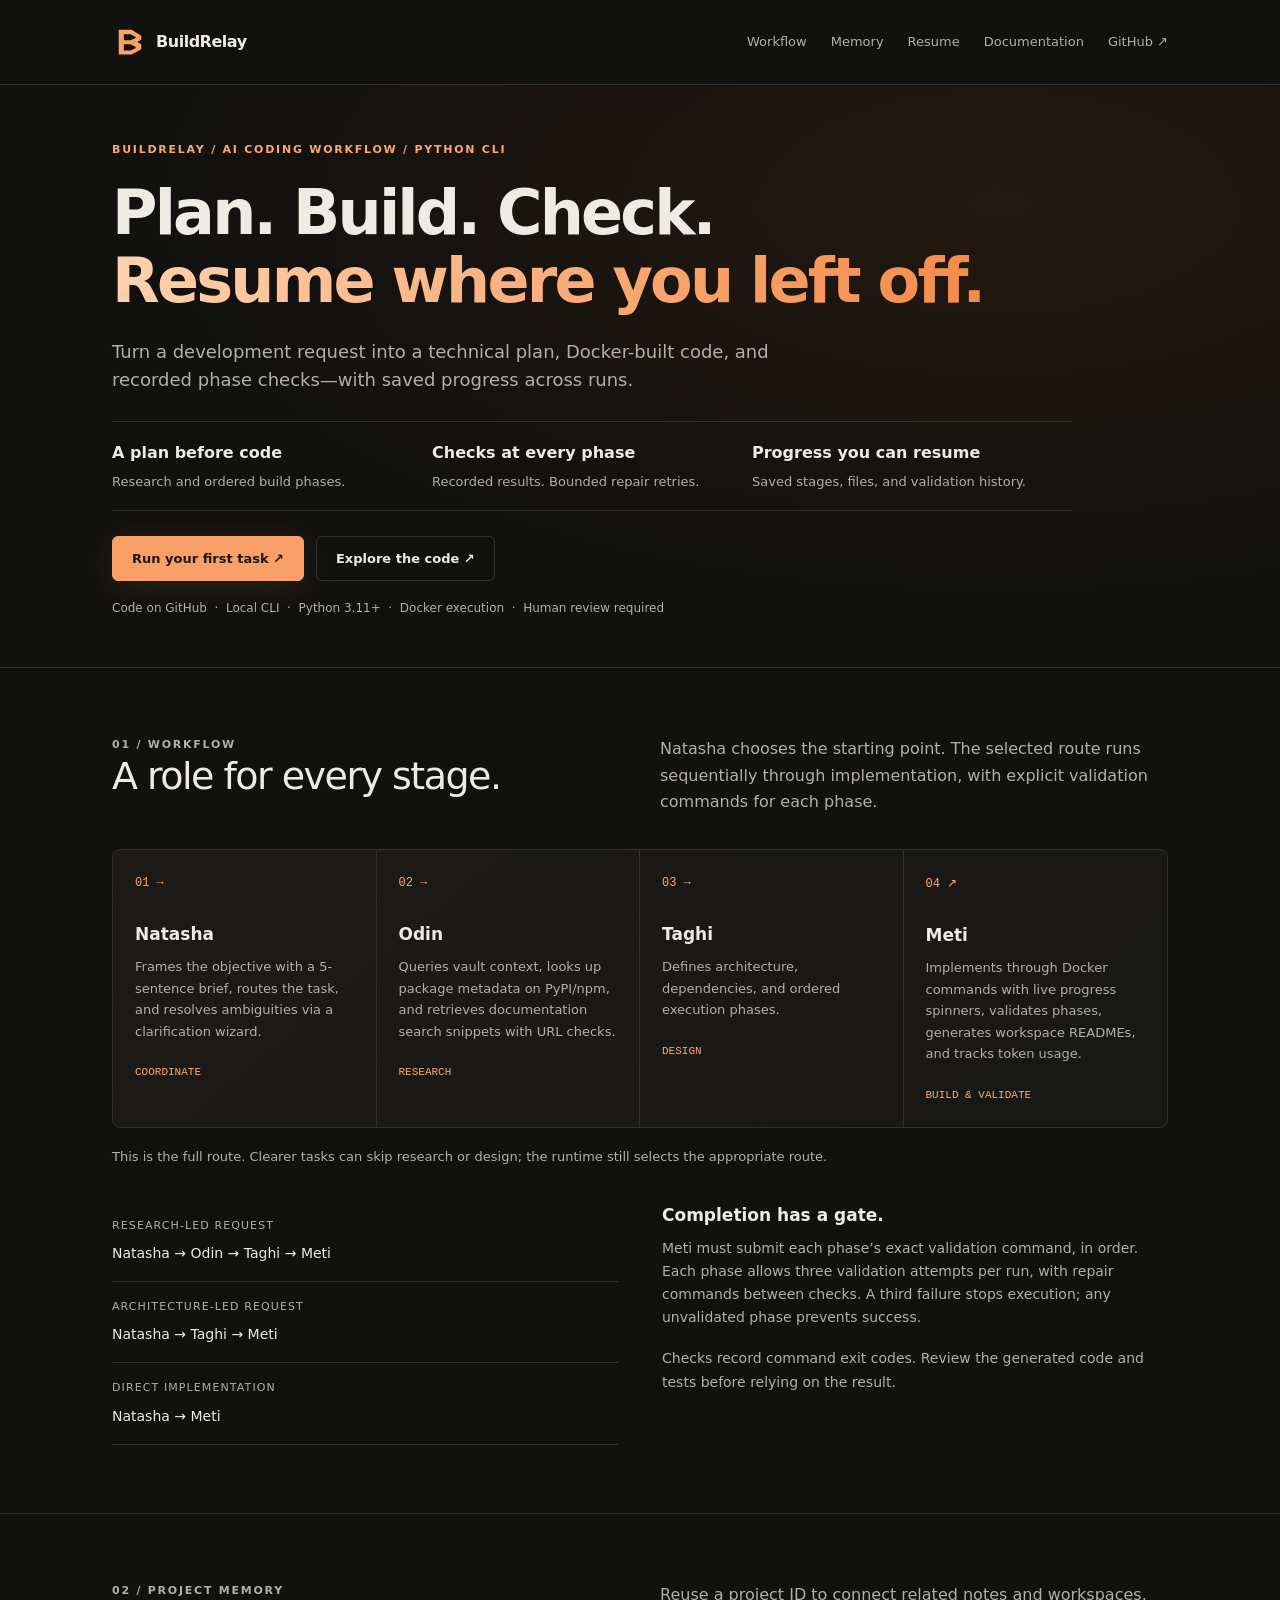
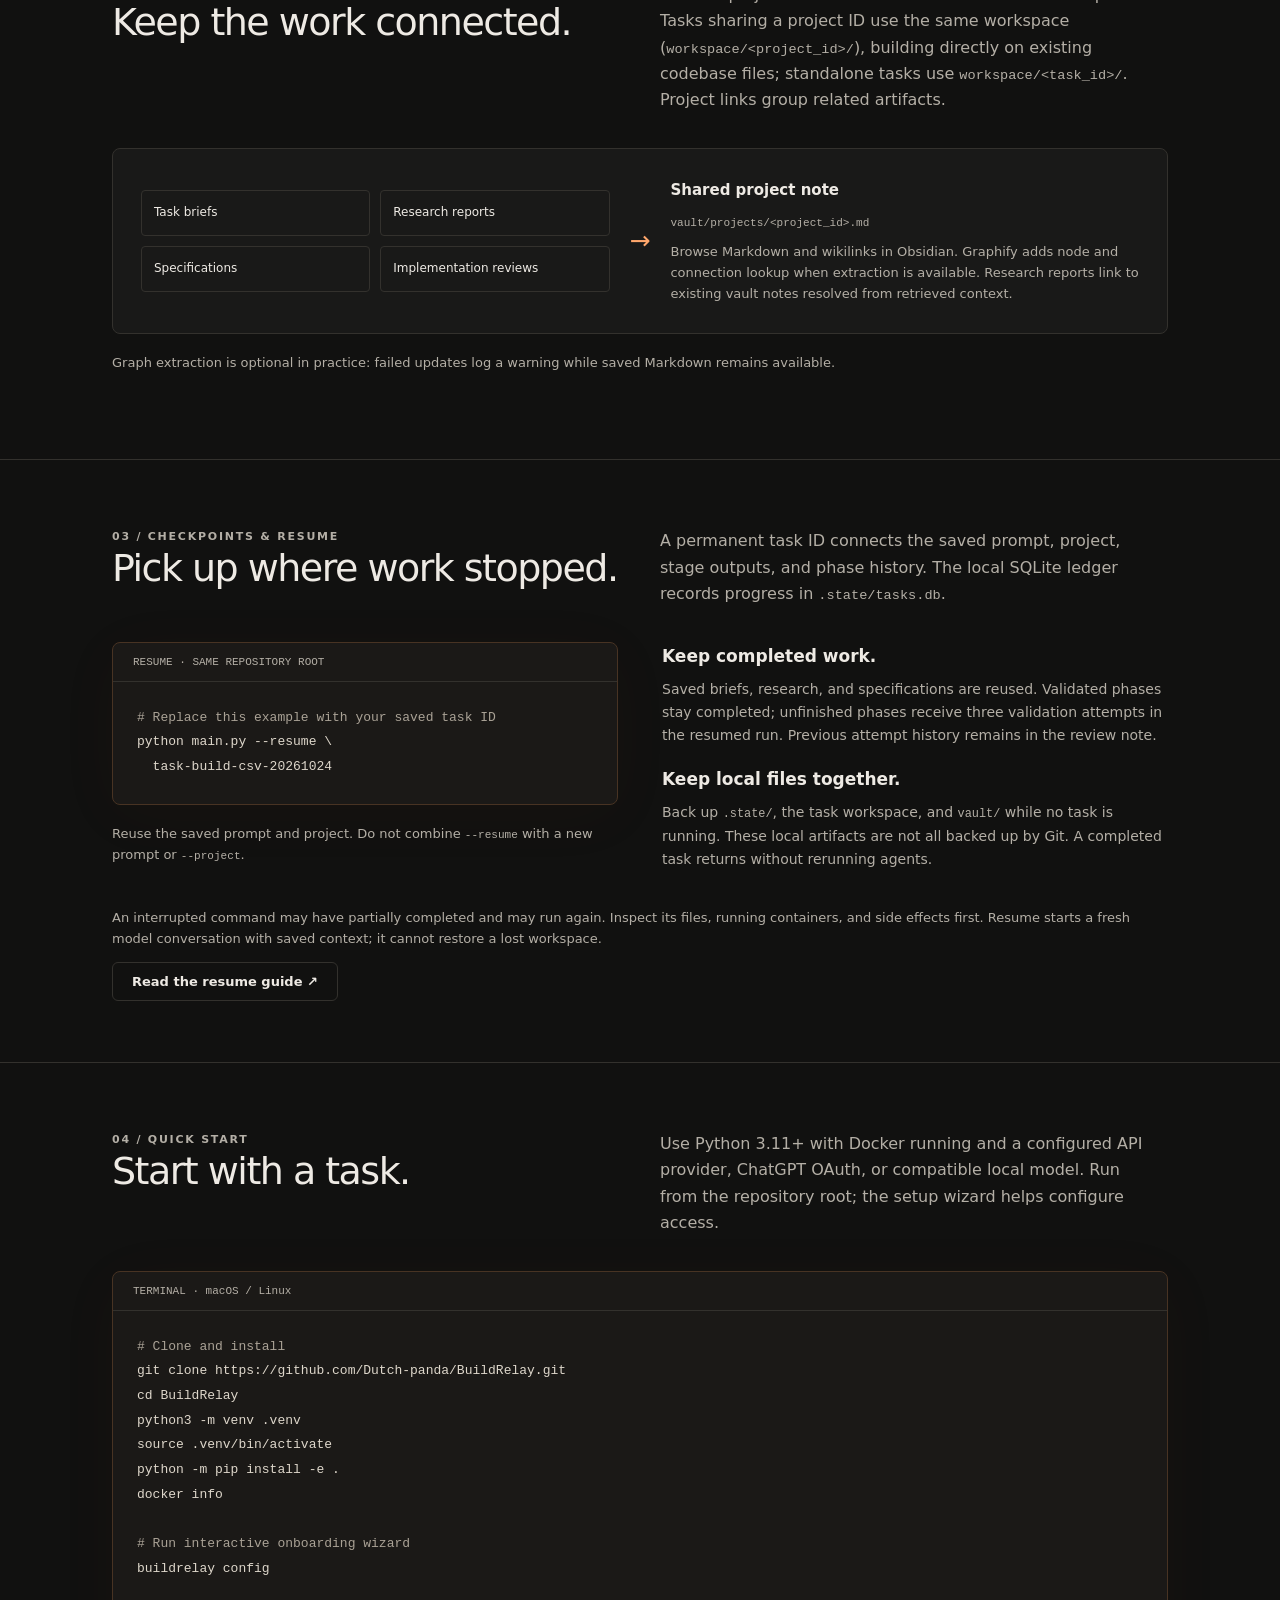
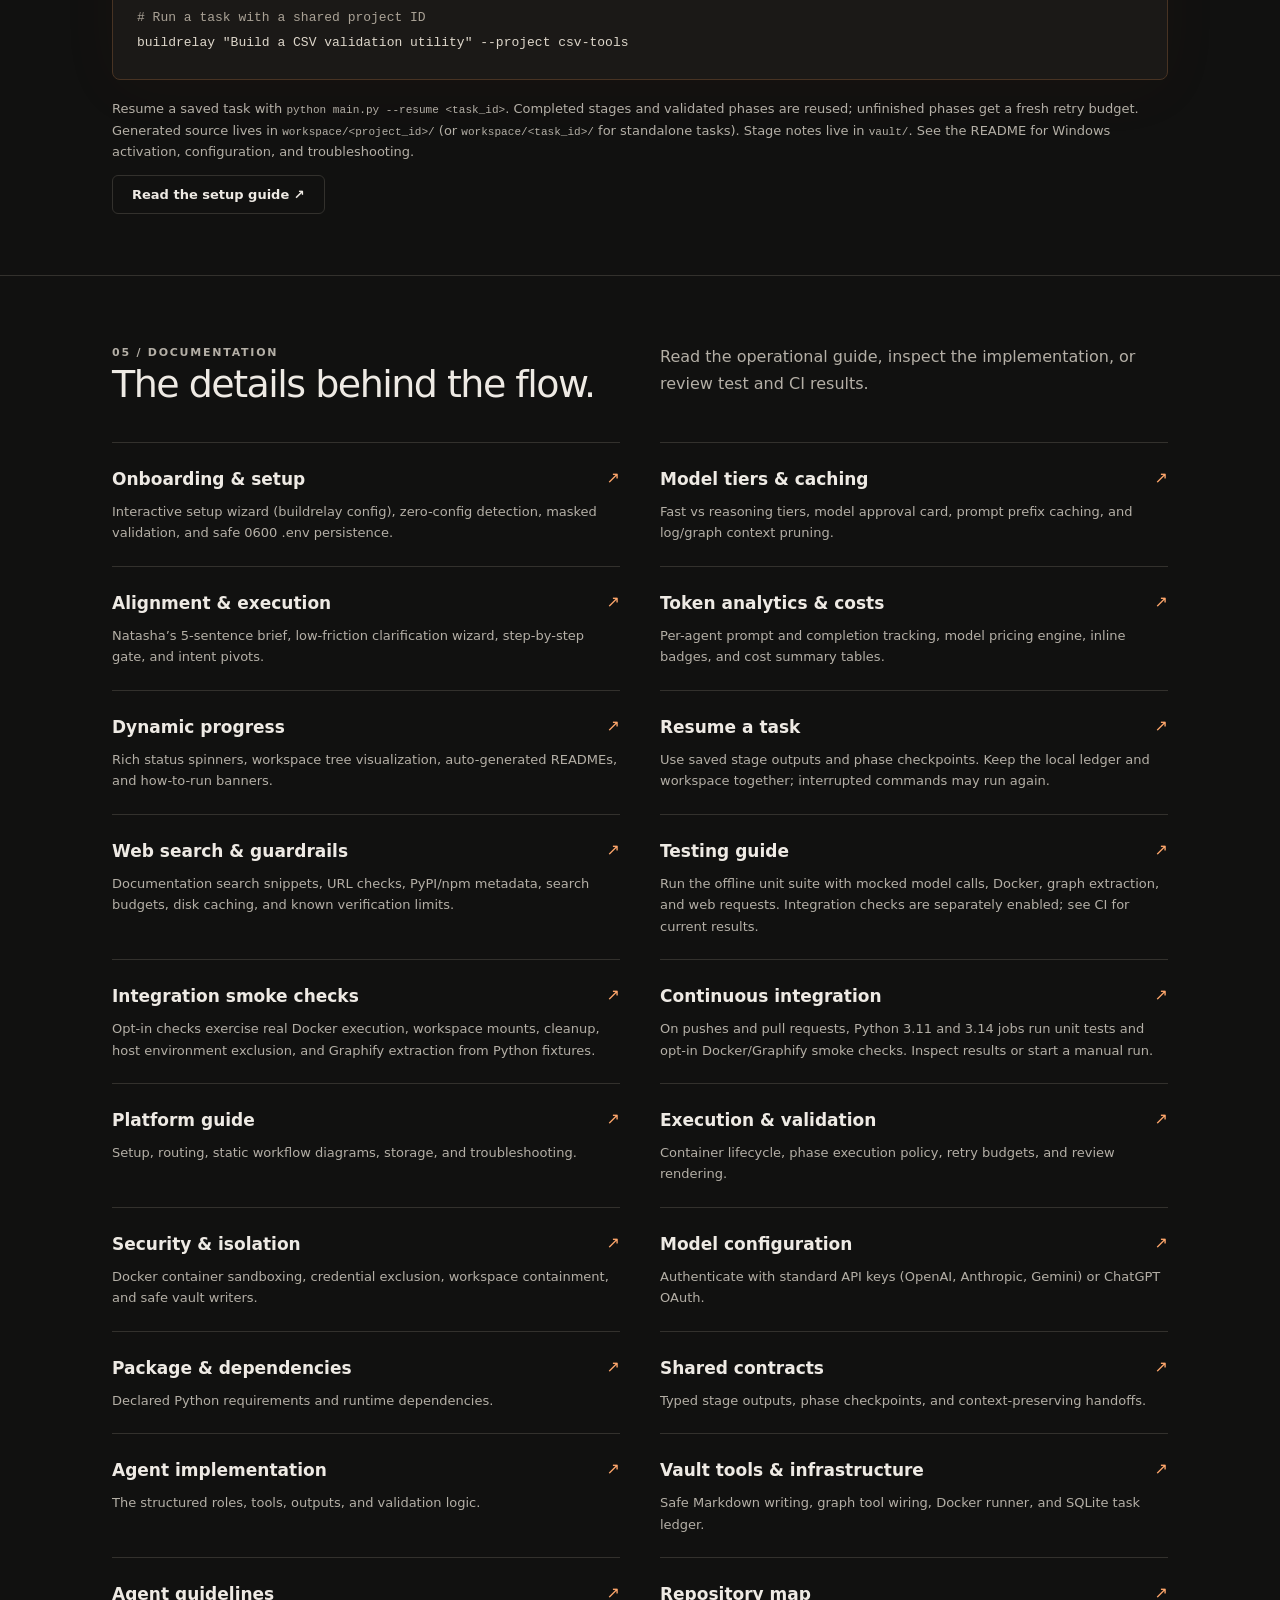
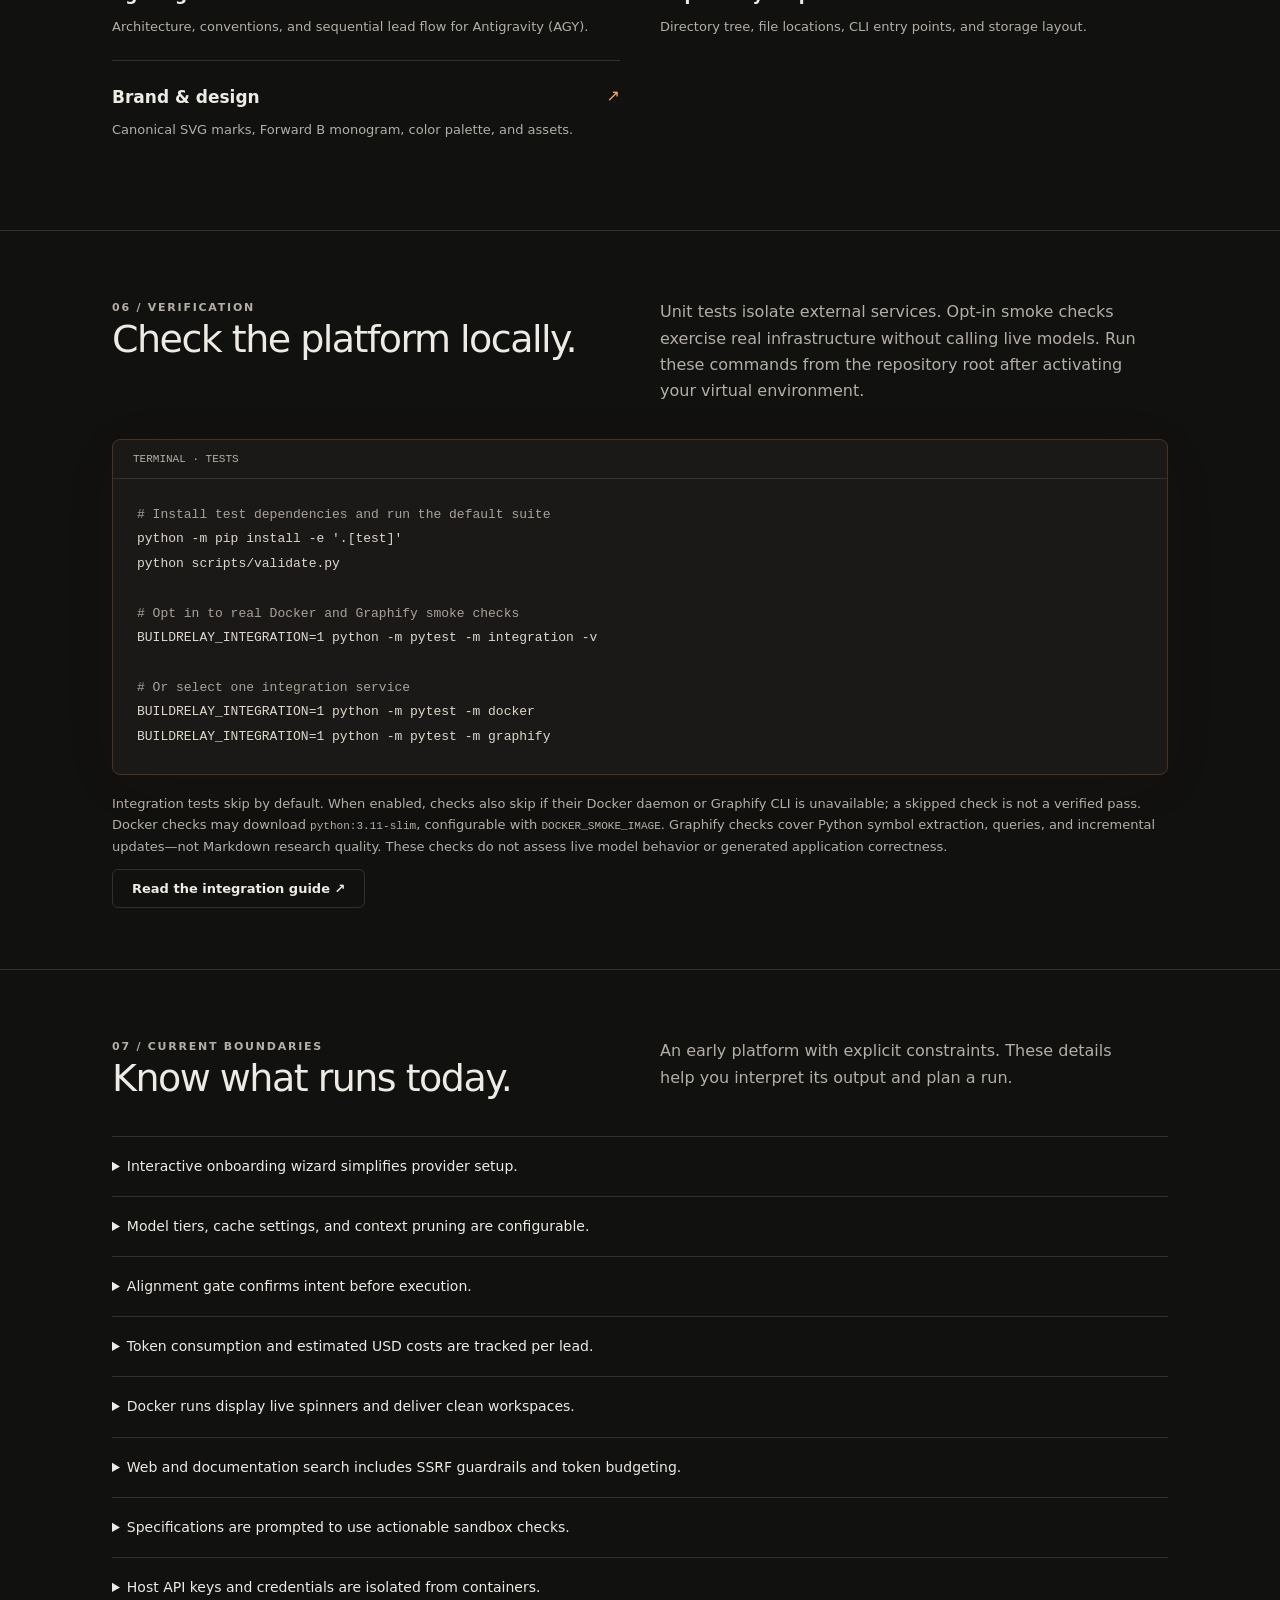
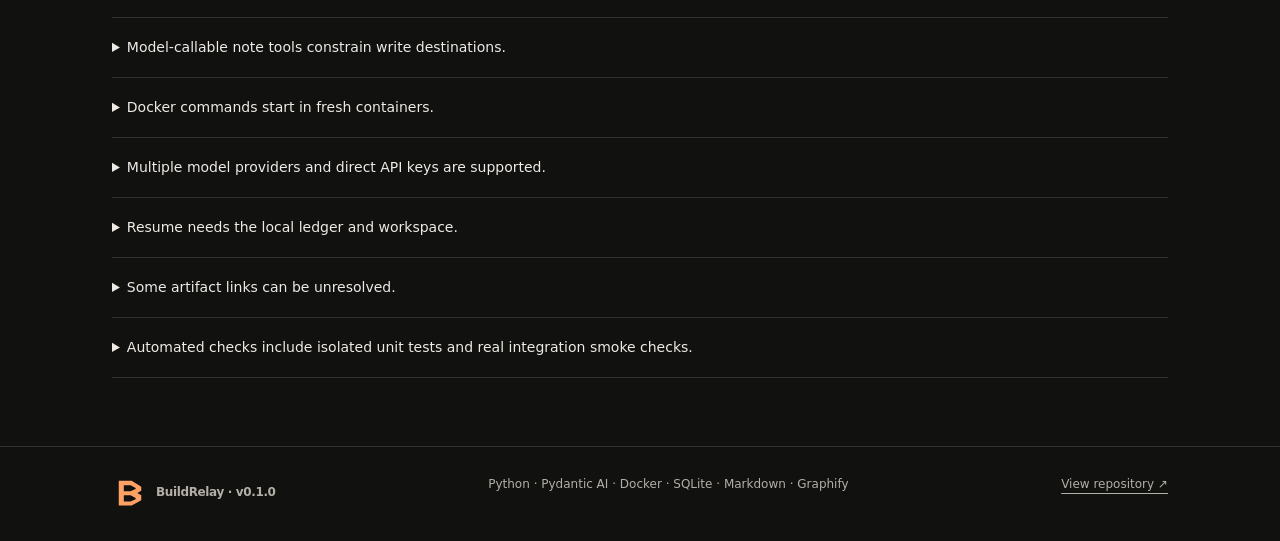
==== commit e6b6e62c: "updated the index.html for better UX" ====
--- a/docs/index.html
+++ b/docs/index.html
@@ -15,12 +15,50 @@
 <style>
 :root{color-scheme:dark;--bg:#111110;--panel:#191918;--text:#eeeae4;--muted:#b4afa6;--line:#33312d;--orange:#ffa76c}
 *{box-sizing:border-box}html{scroll-behavior:smooth;scroll-padding-top:24px}body{margin:0;background:var(--bg);color:var(--text);font:16px/1.65 system-ui,-apple-system,BlinkMacSystemFont,"Segoe UI",sans-serif}a{color:inherit;text-underline-offset:5px}a:hover{color:var(--orange)}a:focus-visible,summary:focus-visible{outline:2px solid var(--orange);outline-offset:6px}.wrap{max-width:1120px;margin:auto;padding:0 32px}header{border-bottom:1px solid var(--line)}nav{display:flex;align-items:center;justify-content:space-between;gap:24px;padding:24px 0}.brand{display:inline-flex;align-items:center;gap:8px;text-decoration:none;font-weight:650;letter-spacing:-.03em;white-space:nowrap}.brand-logo{width:36px;height:36px;flex-shrink:0}nav .links{display:flex;gap:24px;font-size:13px;color:var(--muted)}nav .links a{text-decoration:none}.hero{padding:95px 0 85px;background:radial-gradient(ellipse at 78% 20%,#b851171c,transparent 60%)}.eyebrow{text-transform:uppercase;letter-spacing:.16em;font-size:11px;font-weight:650;color:var(--orange);margin:0 0 24px}h1{font-size:clamp(44px,6.6vw,78px);line-height:1.06;letter-spacing:-.06em;font-weight:550;margin:0;max-width:870px}h1 span{background:linear-gradient(100deg,#ffd2ad,#f48a48);background-clip:text;color:transparent}.intro{max-width:610px;color:var(--muted);font-size:18px;margin:28px 0}.actions{display:flex;gap:12px;flex-wrap:wrap;margin-top:30px}.button{padding:11px 19px;border:1px solid var(--line);border-radius:6px;text-decoration:none;font-size:13px;font-weight:600}.button.primary{background:#f8a068;color:#21160e;border-color:#f8a068;box-shadow:0 6px 36px #f58b3520}.button:hover{border-color:var(--orange)}.meta{font-size:12px;color:var(--muted);margin-top:26px}.section{padding:68px 0;border-top:1px solid var(--line)}.heading{display:grid;grid-template-columns:1fr 1fr;gap:40px;margin-bottom:34px}h2{font-size:clamp(28px,3vw,38px);font-weight:500;line-height:1.2;letter-spacing:-.04em;margin:0}p{margin:0 0 18px}.heading p{color:var(--muted);max-width:490px;margin:0}h3{font-size:17px;font-weight:550;margin:0 0 8px}.pipeline{display:grid;grid-template-columns:repeat(4,1fr);border:1px solid var(--line);border-radius:8px;overflow:hidden;background:linear-gradient(140deg,#28211b88,#181817)}.stage{padding:26px 22px;border-right:1px solid var(--line);position:relative}.stage:last-child{border:0}.number{font:12px ui-monospace,monospace;color:var(--orange);display:block;margin-bottom:30px}.stage p{font-size:13px;color:var(--muted);margin:0}.stage small{display:block;font:11px ui-monospace,monospace;color:var(--orange);margin-top:24px}.route-note{font-size:13px;color:var(--muted);margin-top:18px}.split{display:grid;grid-template-columns:1fr 1fr;gap:44px}.route-list{list-style:none;padding:0;margin:0}.route-list li{padding:16px 0;border-bottom:1px solid var(--line);font-size:14px}.route-list b{display:block;font-size:11px;text-transform:uppercase;letter-spacing:.1em;color:var(--muted);font-weight:500;margin-bottom:7px}.terminal{background:#1b1917;border:1px solid #483323;border-radius:8px;box-shadow:0 10px 65px #a74e0d0b;overflow:hidden}.terminal-label{padding:13px 20px;border-bottom:1px solid var(--line);font:11px ui-monospace,monospace;color:var(--muted)}pre{padding:24px;margin:0;font:13px/1.9 ui-monospace,SFMono-Regular,Consolas,monospace;overflow-x:auto;color:#ded7cb}code{font-family:ui-monospace,SFMono-Regular,Consolas,monospace;font-size:.85em}pre code{font-size:inherit}.comment{color:#aaa296}.memory{display:grid;grid-template-columns:1fr auto 1fr;align-items:center;gap:20px;padding:28px;background:var(--panel);border:1px solid var(--line);border-radius:8px}.notes{display:grid;grid-template-columns:1fr 1fr;gap:10px}.notes span{border:1px solid var(--line);padding:12px;font-size:12px;border-radius:4px}.arrow{color:var(--orange);font-size:25px}.memory p{color:var(--muted);font-size:13px;margin:8px 0 0}.memory strong{font-size:15px;font-weight:550}.docs{display:grid;grid-template-columns:1fr 1fr;gap:0 40px}.doc{padding:22px 0;border-top:1px solid var(--line);text-decoration:none;display:block}.doc span{color:var(--orange);float:right}.doc p{font-size:13px;color:var(--muted);margin:4px 0 0}.limits{border-top:1px solid var(--line)}details{padding:18px 0;border-bottom:1px solid var(--line)}summary{cursor:pointer;font-size:14px}details p{max-width:800px;color:var(--muted);font-size:14px;margin:15px 0 0}footer{border-top:1px solid var(--line);padding:28px 0;color:var(--muted);font-size:12px}.footer-row{display:flex;justify-content:space-between;gap:20px;flex-wrap:wrap}@media(max-width:720px){nav{flex-wrap:wrap;gap:12px}.wrap{padding:0 22px}.hero{padding:62px 0}.heading,.split,.docs{grid-template-columns:1fr;gap:24px}.pipeline{grid-template-columns:1fr 1fr}.stage:nth-child(2){border-right:0}.stage:nth-child(-n+2){border-bottom:1px solid var(--line)}.number{margin-bottom:18px}.memory{grid-template-columns:1fr;gap:14px}.arrow{transform:rotate(90deg);justify-self:center}.section{padding:46px 0}nav .links{gap:14px}nav .links a:first-child{display:none}h1{font-size:48px}.meta{max-width:270px}}@media(prefers-reduced-motion:reduce){html{scroll-behavior:auto}}
+
+/* Keep the product promise, core capabilities, and next action together. */
+.hero{padding:56px 0 48px}
+.hero h1{font-size:clamp(40px,5.1vw,62px);line-height:1.1;letter-spacing:-.045em;max-width:1020px}
+.hero .eyebrow{margin-bottom:20px}
+.hero .intro{max-width:720px;font-size:18px;line-height:1.6;margin:22px 0 26px}
+.hero-features{display:grid;grid-template-columns:repeat(3,minmax(0,1fr));list-style:none;padding:0;margin:0;max-width:960px;border-top:1px solid var(--line);border-bottom:1px solid var(--line)}
+.hero-features li{min-width:0}
+.hero-features a{display:block;text-decoration:none;padding:18px 20px 18px 0}
+.hero-features strong{display:block;font-size:16px;font-weight:600;color:var(--text)}
+.hero-features span{display:block;color:var(--muted);font-size:13px;margin-top:4px}
+.hero-features a:hover strong{color:var(--orange)}
+.hero .actions{margin-top:25px}
+.hero .meta{margin-top:18px;margin-bottom:0}
+@media(max-width:720px){
+.hero{padding:36px 0}
+.hero h1{font-size:clamp(34px,7.6vw,48px)}
+.hero .intro{font-size:16px;margin:18px 0 20px}
+.hero-features{grid-template-columns:1fr}
+.hero-features a{padding:10px 0}
+.hero-features li+li{border-top:1px solid var(--line)}
+.hero-features strong{font-size:14px}
+.hero-features span{font-size:12px;margin-top:1px}
+.hero .meta{max-width:none;font-size:11px}
+.hero .actions{margin-top:20px;gap:10px}
+.hero .button{padding:10px 14px}
+}
 </style>
 </head>
 <body>
 <header><div class="wrap"><nav aria-label="Main navigation"><a class="brand" href="#"><img class="brand-logo" src="brand/logo.svg" alt="" width="36" height="36">BuildRelay</a><div class="links"><a href="#workflow">Workflow</a><a href="#memory">Memory</a><a href="#resume">Resume</a><a href="#documents">Documentation</a><a href="https://github.com/Dutch-panda/BuildRelay">GitHub ↗</a></div></nav></div></header>
 <main>
-<section class="hero"><div class="wrap"><p class="eyebrow">AI development team / Python CLI</p><h1>One prompt.<br>A connected path<br>to <span>implementation.</span></h1><p class="intro">An AI development team that plans, builds, and checks your code. Four coordinated roles turn your request into research, a technical plan, and implementation results. A local Markdown vault keeps the trail; saved checkpoints let interrupted tasks resume.</p><div class="actions"><a class="button primary" href="#start">Get started ↗</a><a class="button" href="#workflow">Explore the workflow</a></div><p class="meta">v0.1.0 &nbsp;·&nbsp; Python 3.11+ &nbsp;·&nbsp; Pydantic AI &nbsp;·&nbsp; Docker &nbsp;·&nbsp; SQLite Ledger</p></div></section>
+<section class="hero" aria-labelledby="hero-title"><div class="wrap">
+<p class="eyebrow">BuildRelay / AI coding workflow / Python CLI</p>
+<h1 id="hero-title">Plan. Build. Check.<br><span>Resume where you left off.</span></h1>
+<p class="intro">Turn a development request into a technical plan, Docker-built code, and recorded phase checks—with saved progress across runs.</p>
+<ul class="hero-features" aria-label="Key capabilities">
+<li><a href="#workflow"><strong>A plan before code</strong><span>Research and ordered build phases.</span></a></li>
+<li><a href="#testing"><strong>Checks at every phase</strong><span>Recorded results. Bounded repair retries.</span></a></li>
+<li><a href="#resume"><strong>Progress you can resume</strong><span>Saved stages, files, and validation history.</span></a></li>
+</ul>
+<div class="actions"><a class="button primary" href="#start">Run your first task ↗</a><a class="button" href="https://github.com/Dutch-panda/BuildRelay">Explore the code ↗</a></div>
+<p class="meta">Code on GitHub &nbsp;·&nbsp; Local CLI &nbsp;·&nbsp; Python 3.11+ &nbsp;·&nbsp; Docker execution &nbsp;·&nbsp; Human review required</p>
+</div></section>
 <section class="section" id="workflow"><div class="wrap"><div class="heading"><div><p class="eyebrow">01 / Workflow</p><h2>A role for every stage.</h2></div><p>Natasha chooses the starting point. The selected route runs sequentially through implementation, with explicit validation commands for each phase.</p></div><div class="pipeline" aria-label="Full route: Natasha to Odin to Taghi to Meti"><article class="stage"><span class="number">01 →</span><h3>Natasha</h3><p>Frames the objective with a 5-sentence brief, routes the task, and resolves ambiguities via a clarification wizard.</p><small>COORDINATE</small></article><article class="stage"><span class="number">02 →</span><h3>Odin</h3><p>Queries vault context, looks up package metadata on PyPI/npm, and retrieves documentation search snippets with URL checks.</p><small>RESEARCH</small></article><article class="stage"><span class="number">03 →</span><h3>Taghi</h3><p>Defines architecture, dependencies, and ordered execution phases.</p><small>DESIGN</small></article><article class="stage"><span class="number">04 ↗</span><h3>Meti</h3><p>Implements through Docker commands with live progress spinners, validates phases, generates workspace READMEs, and tracks token usage.</p><small>BUILD &amp; VALIDATE</small></article></div><p class="route-note">This is the full route. Clearer tasks can skip research or design; the runtime still selects the appropriate route.</p><div class="split" style="margin-top:34px"><ul class="route-list"><li><b>Research-led request</b>Natasha → Odin → Taghi → Meti</li><li><b>Architecture-led request</b>Natasha → Taghi → Meti</li><li><b>Direct implementation</b>Natasha → Meti</li></ul><div><h3>Completion has a gate.</h3><p style="color:var(--muted);font-size:14px">Meti must submit each phase’s exact validation command, in order. Each phase allows three validation attempts per run, with repair commands between checks. A third failure stops execution; any unvalidated phase prevents success.</p><p style="color:var(--muted);font-size:14px">Checks record command exit codes. Review the generated code and tests before relying on the result.</p></div></div></div></section>
 <section class="section" id="memory"><div class="wrap"><div class="heading"><div><p class="eyebrow">02 / Project memory</p><h2>Keep the work connected.</h2></div><p>Reuse a project ID to connect related notes and workspaces. Tasks sharing a project ID use the same workspace (<code>workspace/&lt;project_id&gt;/</code>), building directly on existing codebase files; standalone tasks use <code>workspace/&lt;task_id&gt;/</code>. Project links group related artifacts.</p></div><div class="memory"><div class="notes"><span>Task briefs</span><span>Research reports</span><span>Specifications</span><span>Implementation reviews</span></div><span class="arrow" aria-hidden="true">→</span><div><strong>Shared project note</strong><p><code>vault/projects/&lt;project_id&gt;.md</code></p><p>Browse Markdown and wikilinks in Obsidian. Graphify adds node and connection lookup when extraction is available. Research reports link to existing vault notes resolved from retrieved context.</p></div></div><p class="route-note">Graph extraction is optional in practice: failed updates log a warning while saved Markdown remains available.</p></div></section>
 <section class="section" id="resume"><div class="wrap"><div class="heading"><div><p class="eyebrow">03 / Checkpoints &amp; resume</p><h2>Pick up where work stopped.</h2></div><p>A permanent task ID connects the saved prompt, project, stage outputs, and phase history. The local SQLite ledger records progress in <code>.state/tasks.db</code>.</p></div><div class="split"><div><div class="terminal"><div class="terminal-label">RESUME · SAME REPOSITORY ROOT</div><pre><code><span class="comment"># Replace this example with your saved task ID</span>
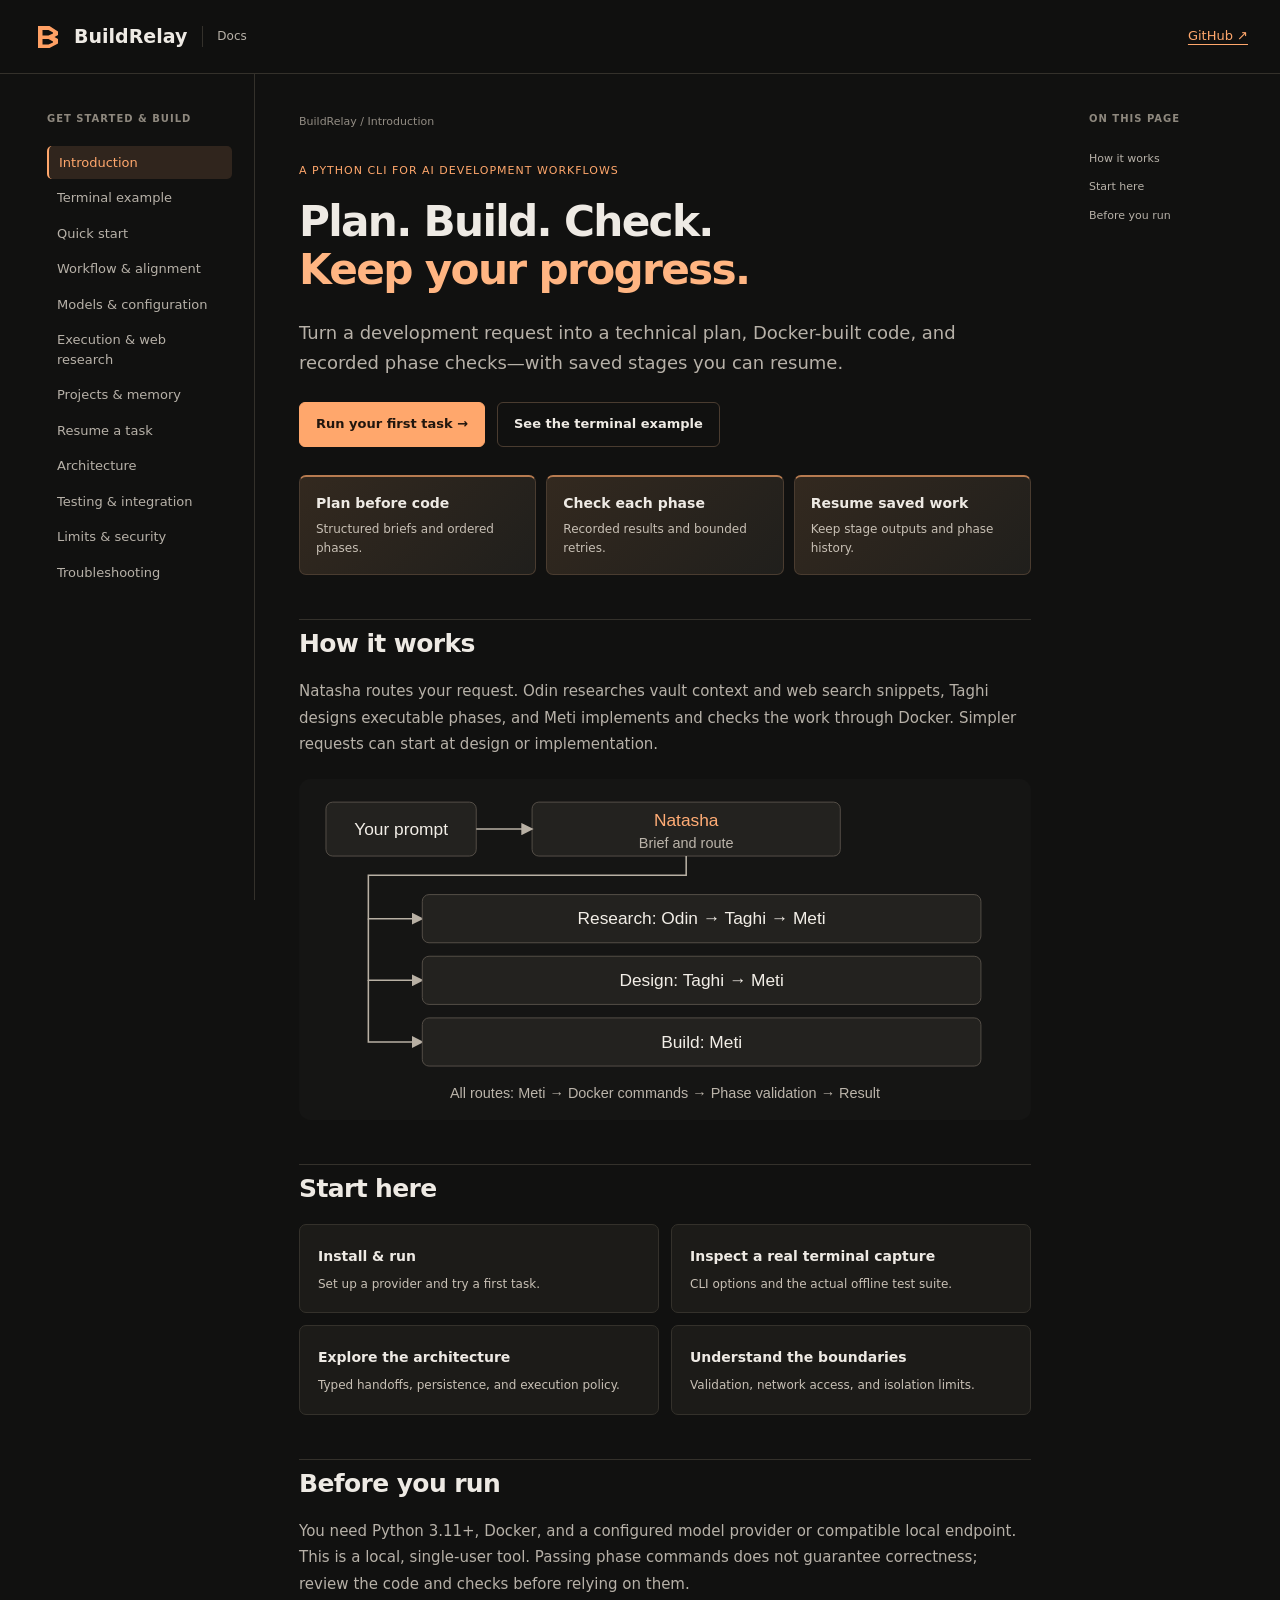
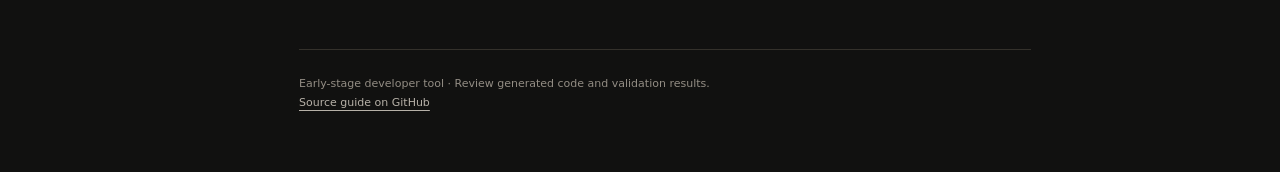
==== commit bf974acd: "updating the website structure" ====
--- a/docs/index.html
+++ b/docs/index.html
@@ -1,95 +1,3 @@
 <!doctype html>
-<html lang="en">
-<head>
-<meta charset="utf-8">
-<meta name="viewport" content="width=device-width, initial-scale=1">
-<meta name="color-scheme" content="dark">
-<meta name="description" content="BuildRelay: an AI development team that plans, builds, and checks your code, with research, phased implementation, and resumable checkpoints.">
-<link rel="icon" href="brand/logo.svg" type="image/svg+xml">
-<link rel="canonical" href="https://dutch-panda.github.io/BuildRelay/">
-<meta property="og:title" content="BuildRelay — Plan, build, and check your code">
-<meta property="og:description" content="An AI development team that plans, builds, and checks your code, with research, phased implementation, and resumable checkpoints.">
-<meta property="og:url" content="https://dutch-panda.github.io/BuildRelay/">
-<meta property="og:type" content="website">
-<title>BuildRelay — Plan, build, and check your code</title>
-<style>
-:root{color-scheme:dark;--bg:#111110;--panel:#191918;--text:#eeeae4;--muted:#b4afa6;--line:#33312d;--orange:#ffa76c}
-*{box-sizing:border-box}html{scroll-behavior:smooth;scroll-padding-top:24px}body{margin:0;background:var(--bg);color:var(--text);font:16px/1.65 system-ui,-apple-system,BlinkMacSystemFont,"Segoe UI",sans-serif}a{color:inherit;text-underline-offset:5px}a:hover{color:var(--orange)}a:focus-visible,summary:focus-visible{outline:2px solid var(--orange);outline-offset:6px}.wrap{max-width:1120px;margin:auto;padding:0 32px}header{border-bottom:1px solid var(--line)}nav{display:flex;align-items:center;justify-content:space-between;gap:24px;padding:24px 0}.brand{display:inline-flex;align-items:center;gap:8px;text-decoration:none;font-weight:650;letter-spacing:-.03em;white-space:nowrap}.brand-logo{width:36px;height:36px;flex-shrink:0}nav .links{display:flex;gap:24px;font-size:13px;color:var(--muted)}nav .links a{text-decoration:none}.hero{padding:95px 0 85px;background:radial-gradient(ellipse at 78% 20%,#b851171c,transparent 60%)}.eyebrow{text-transform:uppercase;letter-spacing:.16em;font-size:11px;font-weight:650;color:var(--orange);margin:0 0 24px}h1{font-size:clamp(44px,6.6vw,78px);line-height:1.06;letter-spacing:-.06em;font-weight:550;margin:0;max-width:870px}h1 span{background:linear-gradient(100deg,#ffd2ad,#f48a48);background-clip:text;color:transparent}.intro{max-width:610px;color:var(--muted);font-size:18px;margin:28px 0}.actions{display:flex;gap:12px;flex-wrap:wrap;margin-top:30px}.button{padding:11px 19px;border:1px solid var(--line);border-radius:6px;text-decoration:none;font-size:13px;font-weight:600}.button.primary{background:#f8a068;color:#21160e;border-color:#f8a068;box-shadow:0 6px 36px #f58b3520}.button:hover{border-color:var(--orange)}.meta{font-size:12px;color:var(--muted);margin-top:26px}.section{padding:68px 0;border-top:1px solid var(--line)}.heading{display:grid;grid-template-columns:1fr 1fr;gap:40px;margin-bottom:34px}h2{font-size:clamp(28px,3vw,38px);font-weight:500;line-height:1.2;letter-spacing:-.04em;margin:0}p{margin:0 0 18px}.heading p{color:var(--muted);max-width:490px;margin:0}h3{font-size:17px;font-weight:550;margin:0 0 8px}.pipeline{display:grid;grid-template-columns:repeat(4,1fr);border:1px solid var(--line);border-radius:8px;overflow:hidden;background:linear-gradient(140deg,#28211b88,#181817)}.stage{padding:26px 22px;border-right:1px solid var(--line);position:relative}.stage:last-child{border:0}.number{font:12px ui-monospace,monospace;color:var(--orange);display:block;margin-bottom:30px}.stage p{font-size:13px;color:var(--muted);margin:0}.stage small{display:block;font:11px ui-monospace,monospace;color:var(--orange);margin-top:24px}.route-note{font-size:13px;color:var(--muted);margin-top:18px}.split{display:grid;grid-template-columns:1fr 1fr;gap:44px}.route-list{list-style:none;padding:0;margin:0}.route-list li{padding:16px 0;border-bottom:1px solid var(--line);font-size:14px}.route-list b{display:block;font-size:11px;text-transform:uppercase;letter-spacing:.1em;color:var(--muted);font-weight:500;margin-bottom:7px}.terminal{background:#1b1917;border:1px solid #483323;border-radius:8px;box-shadow:0 10px 65px #a74e0d0b;overflow:hidden}.terminal-label{padding:13px 20px;border-bottom:1px solid var(--line);font:11px ui-monospace,monospace;color:var(--muted)}pre{padding:24px;margin:0;font:13px/1.9 ui-monospace,SFMono-Regular,Consolas,monospace;overflow-x:auto;color:#ded7cb}code{font-family:ui-monospace,SFMono-Regular,Consolas,monospace;font-size:.85em}pre code{font-size:inherit}.comment{color:#aaa296}.memory{display:grid;grid-template-columns:1fr auto 1fr;align-items:center;gap:20px;padding:28px;background:var(--panel);border:1px solid var(--line);border-radius:8px}.notes{display:grid;grid-template-columns:1fr 1fr;gap:10px}.notes span{border:1px solid var(--line);padding:12px;font-size:12px;border-radius:4px}.arrow{color:var(--orange);font-size:25px}.memory p{color:var(--muted);font-size:13px;margin:8px 0 0}.memory strong{font-size:15px;font-weight:550}.docs{display:grid;grid-template-columns:1fr 1fr;gap:0 40px}.doc{padding:22px 0;border-top:1px solid var(--line);text-decoration:none;display:block}.doc span{color:var(--orange);float:right}.doc p{font-size:13px;color:var(--muted);margin:4px 0 0}.limits{border-top:1px solid var(--line)}details{padding:18px 0;border-bottom:1px solid var(--line)}summary{cursor:pointer;font-size:14px}details p{max-width:800px;color:var(--muted);font-size:14px;margin:15px 0 0}footer{border-top:1px solid var(--line);padding:28px 0;color:var(--muted);font-size:12px}.footer-row{display:flex;justify-content:space-between;gap:20px;flex-wrap:wrap}@media(max-width:720px){nav{flex-wrap:wrap;gap:12px}.wrap{padding:0 22px}.hero{padding:62px 0}.heading,.split,.docs{grid-template-columns:1fr;gap:24px}.pipeline{grid-template-columns:1fr 1fr}.stage:nth-child(2){border-right:0}.stage:nth-child(-n+2){border-bottom:1px solid var(--line)}.number{margin-bottom:18px}.memory{grid-template-columns:1fr;gap:14px}.arrow{transform:rotate(90deg);justify-self:center}.section{padding:46px 0}nav .links{gap:14px}nav .links a:first-child{display:none}h1{font-size:48px}.meta{max-width:270px}}@media(prefers-reduced-motion:reduce){html{scroll-behavior:auto}}
-
-/* Keep the product promise, core capabilities, and next action together. */
-.hero{padding:56px 0 48px}
-.hero h1{font-size:clamp(40px,5.1vw,62px);line-height:1.1;letter-spacing:-.045em;max-width:1020px}
-.hero .eyebrow{margin-bottom:20px}
-.hero .intro{max-width:720px;font-size:18px;line-height:1.6;margin:22px 0 26px}
-.hero-features{display:grid;grid-template-columns:repeat(3,minmax(0,1fr));list-style:none;padding:0;margin:0;max-width:960px;border-top:1px solid var(--line);border-bottom:1px solid var(--line)}
-.hero-features li{min-width:0}
-.hero-features a{display:block;text-decoration:none;padding:18px 20px 18px 0}
-.hero-features strong{display:block;font-size:16px;font-weight:600;color:var(--text)}
-.hero-features span{display:block;color:var(--muted);font-size:13px;margin-top:4px}
-.hero-features a:hover strong{color:var(--orange)}
-.hero .actions{margin-top:25px}
-.hero .meta{margin-top:18px;margin-bottom:0}
-@media(max-width:720px){
-.hero{padding:36px 0}
-.hero h1{font-size:clamp(34px,7.6vw,48px)}
-.hero .intro{font-size:16px;margin:18px 0 20px}
-.hero-features{grid-template-columns:1fr}
-.hero-features a{padding:10px 0}
-.hero-features li+li{border-top:1px solid var(--line)}
-.hero-features strong{font-size:14px}
-.hero-features span{font-size:12px;margin-top:1px}
-.hero .meta{max-width:none;font-size:11px}
-.hero .actions{margin-top:20px;gap:10px}
-.hero .button{padding:10px 14px}
-}
-</style>
-</head>
-<body>
-<header><div class="wrap"><nav aria-label="Main navigation"><a class="brand" href="#"><img class="brand-logo" src="brand/logo.svg" alt="" width="36" height="36">BuildRelay</a><div class="links"><a href="#workflow">Workflow</a><a href="#memory">Memory</a><a href="#resume">Resume</a><a href="#documents">Documentation</a><a href="https://github.com/Dutch-panda/BuildRelay">GitHub ↗</a></div></nav></div></header>
-<main>
-<section class="hero" aria-labelledby="hero-title"><div class="wrap">
-<p class="eyebrow">BuildRelay / AI coding workflow / Python CLI</p>
-<h1 id="hero-title">Plan. Build. Check.<br><span>Resume where you left off.</span></h1>
-<p class="intro">Turn a development request into a technical plan, Docker-built code, and recorded phase checks—with saved progress across runs.</p>
-<ul class="hero-features" aria-label="Key capabilities">
-<li><a href="#workflow"><strong>A plan before code</strong><span>Research and ordered build phases.</span></a></li>
-<li><a href="#testing"><strong>Checks at every phase</strong><span>Recorded results. Bounded repair retries.</span></a></li>
-<li><a href="#resume"><strong>Progress you can resume</strong><span>Saved stages, files, and validation history.</span></a></li>
-</ul>
-<div class="actions"><a class="button primary" href="#start">Run your first task ↗</a><a class="button" href="https://github.com/Dutch-panda/BuildRelay">Explore the code ↗</a></div>
-<p class="meta">Code on GitHub &nbsp;·&nbsp; Local CLI &nbsp;·&nbsp; Python 3.11+ &nbsp;·&nbsp; Docker execution &nbsp;·&nbsp; Human review required</p>
-</div></section>
-<section class="section" id="workflow"><div class="wrap"><div class="heading"><div><p class="eyebrow">01 / Workflow</p><h2>A role for every stage.</h2></div><p>Natasha chooses the starting point. The selected route runs sequentially through implementation, with explicit validation commands for each phase.</p></div><div class="pipeline" aria-label="Full route: Natasha to Odin to Taghi to Meti"><article class="stage"><span class="number">01 →</span><h3>Natasha</h3><p>Frames the objective with a 5-sentence brief, routes the task, and resolves ambiguities via a clarification wizard.</p><small>COORDINATE</small></article><article class="stage"><span class="number">02 →</span><h3>Odin</h3><p>Queries vault context, looks up package metadata on PyPI/npm, and retrieves documentation search snippets with URL checks.</p><small>RESEARCH</small></article><article class="stage"><span class="number">03 →</span><h3>Taghi</h3><p>Defines architecture, dependencies, and ordered execution phases.</p><small>DESIGN</small></article><article class="stage"><span class="number">04 ↗</span><h3>Meti</h3><p>Implements through Docker commands with live progress spinners, validates phases, generates workspace READMEs, and tracks token usage.</p><small>BUILD &amp; VALIDATE</small></article></div><p class="route-note">This is the full route. Clearer tasks can skip research or design; the runtime still selects the appropriate route.</p><div class="split" style="margin-top:34px"><ul class="route-list"><li><b>Research-led request</b>Natasha → Odin → Taghi → Meti</li><li><b>Architecture-led request</b>Natasha → Taghi → Meti</li><li><b>Direct implementation</b>Natasha → Meti</li></ul><div><h3>Completion has a gate.</h3><p style="color:var(--muted);font-size:14px">Meti must submit each phase’s exact validation command, in order. Each phase allows three validation attempts per run, with repair commands between checks. A third failure stops execution; any unvalidated phase prevents success.</p><p style="color:var(--muted);font-size:14px">Checks record command exit codes. Review the generated code and tests before relying on the result.</p></div></div></div></section>
-<section class="section" id="memory"><div class="wrap"><div class="heading"><div><p class="eyebrow">02 / Project memory</p><h2>Keep the work connected.</h2></div><p>Reuse a project ID to connect related notes and workspaces. Tasks sharing a project ID use the same workspace (<code>workspace/&lt;project_id&gt;/</code>), building directly on existing codebase files; standalone tasks use <code>workspace/&lt;task_id&gt;/</code>. Project links group related artifacts.</p></div><div class="memory"><div class="notes"><span>Task briefs</span><span>Research reports</span><span>Specifications</span><span>Implementation reviews</span></div><span class="arrow" aria-hidden="true">→</span><div><strong>Shared project note</strong><p><code>vault/projects/&lt;project_id&gt;.md</code></p><p>Browse Markdown and wikilinks in Obsidian. Graphify adds node and connection lookup when extraction is available. Research reports link to existing vault notes resolved from retrieved context.</p></div></div><p class="route-note">Graph extraction is optional in practice: failed updates log a warning while saved Markdown remains available.</p></div></section>
-<section class="section" id="resume"><div class="wrap"><div class="heading"><div><p class="eyebrow">03 / Checkpoints &amp; resume</p><h2>Pick up where work stopped.</h2></div><p>A permanent task ID connects the saved prompt, project, stage outputs, and phase history. The local SQLite ledger records progress in <code>.state/tasks.db</code>.</p></div><div class="split"><div><div class="terminal"><div class="terminal-label">RESUME · SAME REPOSITORY ROOT</div><pre><code><span class="comment"># Replace this example with your saved task ID</span>
-python main.py --resume \
-  task-build-csv-20261024</code></pre></div><p class="route-note">Reuse the saved prompt and project. Do not combine <code>--resume</code> with a new prompt or <code>--project</code>.</p></div><div><h3>Keep completed work.</h3><p style="color:var(--muted);font-size:14px">Saved briefs, research, and specifications are reused. Validated phases stay completed; unfinished phases receive three validation attempts in the resumed run. Previous attempt history remains in the review note.</p><h3>Keep local files together.</h3><p style="color:var(--muted);font-size:14px">Back up <code>.state/</code>, the task workspace, and <code>vault/</code> while no task is running. These local artifacts are not all backed up by Git. A completed task returns without rerunning agents.</p></div></div><p class="route-note">An interrupted command may have partially completed and may run again. Inspect its files, running containers, and side effects first. Resume starts a fresh model conversation with saved context; it cannot restore a lost workspace.</p><a class="button" href="https://github.com/Dutch-panda/BuildRelay/blob/main/README.md#resume-a-task">Read the resume guide ↗</a></div></section>
-<section class="section" id="start"><div class="wrap"><div class="heading"><div><p class="eyebrow">04 / Quick start</p><h2>Start with a task.</h2></div><p>Use Python 3.11+ with Docker running and a configured API provider, ChatGPT OAuth, or compatible local model. Run from the repository root; the setup wizard helps configure access.</p></div><div class="terminal"><div class="terminal-label">TERMINAL · macOS / Linux</div><pre><code><span class="comment"># Clone and install</span>
-git clone https://github.com/Dutch-panda/BuildRelay.git
-cd BuildRelay
-python3 -m venv .venv
-source .venv/bin/activate
-python -m pip install -e .
-docker info
-
-<span class="comment"># Run interactive onboarding wizard</span>
-buildrelay config
-
-<span class="comment"># Run a task with a shared project ID</span>
-buildrelay "Build a CSV validation utility" --project csv-tools</code></pre></div><p class="route-note">Resume a saved task with <code>python main.py --resume &lt;task_id&gt;</code>. Completed stages and validated phases are reused; unfinished phases get a fresh retry budget. Generated source lives in <code>workspace/&lt;project_id&gt;/</code> (or <code>workspace/&lt;task_id&gt;/</code> for standalone tasks). Stage notes live in <code>vault/</code>. See the README for Windows activation, configuration, and troubleshooting.</p><a class="button" href="https://github.com/Dutch-panda/BuildRelay/blob/main/README.md#quick-start">Read the setup guide ↗</a></div></section>
-<section class="section" id="documents"><div class="wrap"><div class="heading"><div><p class="eyebrow">05 / Documentation</p><h2>The details behind the flow.</h2></div><p>Read the operational guide, inspect the implementation, or review test and CI results.</p></div><div class="docs"><a class="doc" href="https://github.com/Dutch-panda/BuildRelay/blob/main/README.md#2-configure-credentials--providers"><span aria-hidden="true">↗</span><h3>Onboarding &amp; setup</h3><p>Interactive setup wizard (buildrelay config), zero-config detection, masked validation, and safe 0600 .env persistence.</p></a><a class="doc" href="https://github.com/Dutch-panda/BuildRelay/blob/main/README.md#tiered-model-routing-and-token-optimization"><span aria-hidden="true">↗</span><h3>Model tiers &amp; caching</h3><p>Fast vs reasoning tiers, model approval card, prompt prefix caching, and log/graph context pruning.</p></a><a class="doc" href="https://github.com/Dutch-panda/BuildRelay/blob/main/README.md#interactive-alignment-and-execution-modes"><span aria-hidden="true">↗</span><h3>Alignment &amp; execution</h3><p>Natasha’s 5-sentence brief, low-friction clarification wizard, step-by-step gate, and intent pivots.</p></a><a class="doc" href="https://github.com/Dutch-panda/BuildRelay/blob/main/README.md#token-usage-and-cost-analytics"><span aria-hidden="true">↗</span><h3>Token analytics &amp; costs</h3><p>Per-agent prompt and completion tracking, model pricing engine, inline badges, and cost summary tables.</p></a><a class="doc" href="https://github.com/Dutch-panda/BuildRelay/blob/main/README.md#dynamic-progress-and-project-delivery"><span aria-hidden="true">↗</span><h3>Dynamic progress</h3><p>Rich status spinners, workspace tree visualization, auto-generated READMEs, and how-to-run banners.</p></a><a class="doc" href="https://github.com/Dutch-panda/BuildRelay/blob/main/README.md#resume-a-task"><span aria-hidden="true">↗</span><h3>Resume a task</h3><p>Use saved stage outputs and phase checkpoints. Keep the local ledger and workspace together; interrupted commands may run again.</p></a><a class="doc" href="https://github.com/Dutch-panda/BuildRelay/blob/main/README.md#web-and-documentation-search-with-guardrails"><span aria-hidden="true">↗</span><h3>Web search &amp; guardrails</h3><p>Documentation search snippets, URL checks, PyPI/npm metadata, search budgets, disk caching, and known verification limits.</p></a><a class="doc" href="https://github.com/Dutch-panda/BuildRelay/blob/main/README.md#testing"><span aria-hidden="true">↗</span><h3>Testing guide</h3><p>Run the offline unit suite with mocked model calls, Docker, graph extraction, and web requests. Integration checks are separately enabled; see CI for current results.</p></a><a class="doc" href="https://github.com/Dutch-panda/BuildRelay/blob/main/README.md#opt-in-integration-smoke-checks-real-docker--graphify"><span aria-hidden="true">↗</span><h3>Integration smoke checks</h3><p>Opt-in checks exercise real Docker execution, workspace mounts, cleanup, host environment exclusion, and Graphify extraction from Python fixtures.</p></a><a class="doc" href="https://github.com/Dutch-panda/BuildRelay/actions/workflows/tests.yml"><span aria-hidden="true">↗</span><h3>Continuous integration</h3><p>On pushes and pull requests, Python 3.11 and 3.14 jobs run unit tests and opt-in Docker/Graphify smoke checks. Inspect results or start a manual run.</p></a><a class="doc" href="https://github.com/Dutch-panda/BuildRelay/blob/main/README.md"><span aria-hidden="true">↗</span><h3>Platform guide</h3><p>Setup, routing, static workflow diagrams, storage, and troubleshooting.</p></a><a class="doc" href="https://github.com/Dutch-panda/BuildRelay/blob/main/README.md#execution-and-validation"><span aria-hidden="true">↗</span><h3>Execution &amp; validation</h3><p>Container lifecycle, phase execution policy, retry budgets, and review rendering.</p></a><a class="doc" href="https://github.com/Dutch-panda/BuildRelay/blob/main/README.md#security-and-isolation-boundaries"><span aria-hidden="true">↗</span><h3>Security &amp; isolation</h3><p>Docker container sandboxing, credential exclusion, workspace containment, and safe vault writers.</p></a><a class="doc" href="https://github.com/Dutch-panda/BuildRelay/blob/main/README.md#manual-configuration-via-env-alternative"><span aria-hidden="true">↗</span><h3>Model configuration</h3><p>Authenticate with standard API keys (OpenAI, Anthropic, Gemini) or ChatGPT OAuth.</p></a><a class="doc" href="https://github.com/Dutch-panda/BuildRelay/blob/main/pyproject.toml"><span aria-hidden="true">↗</span><h3>Package &amp; dependencies</h3><p>Declared Python requirements and runtime dependencies.</p></a><a class="doc" href="https://github.com/Dutch-panda/BuildRelay/tree/main/contracts"><span aria-hidden="true">↗</span><h3>Shared contracts</h3><p>Typed stage outputs, phase checkpoints, and context-preserving handoffs.</p></a><a class="doc" href="https://github.com/Dutch-panda/BuildRelay/tree/main/agents"><span aria-hidden="true">↗</span><h3>Agent implementation</h3><p>The structured roles, tools, outputs, and validation logic.</p></a><a class="doc" href="https://github.com/Dutch-panda/BuildRelay/tree/main/tools"><span aria-hidden="true">↗</span><h3>Vault tools &amp; infrastructure</h3><p>Safe Markdown writing, graph tool wiring, Docker runner, and SQLite task ledger.</p></a><a class="doc" href="https://github.com/Dutch-panda/BuildRelay/blob/main/AGENTS.md"><span aria-hidden="true">↗</span><h3>Agent guidelines</h3><p>Architecture, conventions, and sequential lead flow for Antigravity (AGY).</p></a><a class="doc" href="https://github.com/Dutch-panda/BuildRelay/blob/main/README.md#repository-map"><span aria-hidden="true">↗</span><h3>Repository map</h3><p>Directory tree, file locations, CLI entry points, and storage layout.</p></a><a class="doc" href="https://github.com/Dutch-panda/BuildRelay/tree/main/docs/brand"><span aria-hidden="true">↗</span><h3>Brand &amp; design</h3><p>Canonical SVG marks, Forward B monogram, color palette, and assets.</p></a></div></div></section>
-<section class="section" id="testing"><div class="wrap"><div class="heading"><div><p class="eyebrow">06 / Verification</p><h2>Check the platform locally.</h2></div><p>Unit tests isolate external services. Opt-in smoke checks exercise real infrastructure without calling live models. Run these commands from the repository root after activating your virtual environment.</p></div><div class="terminal"><div class="terminal-label">TERMINAL · TESTS</div><pre><code><span class="comment"># Install test dependencies and run the default suite</span>
-python -m pip install -e '.[test]'
-python scripts/validate.py
-
-<span class="comment"># Opt in to real Docker and Graphify smoke checks</span>
-BUILDRELAY_INTEGRATION=1 python -m pytest -m integration -v
-
-<span class="comment"># Or select one integration service</span>
-BUILDRELAY_INTEGRATION=1 python -m pytest -m docker
-BUILDRELAY_INTEGRATION=1 python -m pytest -m graphify</code></pre></div><p class="route-note">Integration tests skip by default. When enabled, checks also skip if their Docker daemon or Graphify CLI is unavailable; a skipped check is not a verified pass. Docker checks may download <code>python:3.11-slim</code>, configurable with <code>DOCKER_SMOKE_IMAGE</code>. Graphify checks cover Python symbol extraction, queries, and incremental updates—not Markdown research quality. These checks do not assess live model behavior or generated application correctness.</p><a class="button" href="https://github.com/Dutch-panda/BuildRelay/blob/main/README.md#opt-in-integration-smoke-checks-real-docker--graphify">Read the integration guide ↗</a></div></section>
-<section class="section" id="limits"><div class="wrap"><div class="heading"><div><p class="eyebrow">07 / Current boundaries</p><h2>Know what runs today.</h2></div><p>An early platform with explicit constraints. These details help you interpret its output and plan a run.</p></div><div class="limits"><details><summary>Interactive onboarding wizard simplifies provider setup.</summary><p>BuildRelay provides <code>python main.py config</code> (or <code>buildrelay config</code>) to guide provider selection, masked credential entry with reachability checks, model tiers, and lead overrides, persisted safely to <code>.env</code> with mode <code>0600</code>.</p></details><details><summary>Model tiers, cache settings, and context pruning are configurable.</summary><p>Provider-specific tiers and per-lead overrides select models for each role. Context pruning reduces supplied content. Cache settings are passed to the SDK; cache hits and latency or cost savings depend on provider support and are not guaranteed.</p></details><details><summary>Alignment gate confirms intent before execution.</summary><p>Natasha produces a 5-sentence brief and prompts with a clarification wizard for ambiguous requirements. Pressing Enter accepts recommended defaults, and -y / --auto enables unattended headless runs. Mid-way pivots roll back downstream checkpoints safely.</p></details><details><summary>Token consumption and estimated USD costs are tracked per lead.</summary><p>Reported prompt and completion tokens come from PydanticAI metrics. Costs use a bundled rate table and approximate cache discounts; they are not billing records. Local models display zero estimated API cost. Metrics are reported in inline terminal badges, code review notes, and a final summary table.</p></details><details><summary>Docker runs display live spinners and deliver clean workspaces.</summary><p>Container execution logs are written to .state/task.log to keep terminal output readable. A fallback workspace README is created when missing or empty; existing nonempty READMEs are preserved. The CLI displays a file tree and How to Run banner. Review generated instructions before use.</p></details><details><summary>Web and documentation search includes SSRF guardrails and token budgeting.</summary><p>Odin and Natasha retrieve search snippets; Odin records result URLs and has three search calls per research invocation. URL checks block selected local hostnames and literal private IPs but do not resolve DNS or revalidate redirects. A page-extraction helper exists but is not an agent tool. Registry lookup does not establish package safety, and offline lookup can currently be labeled verified. Cached searches have no expiry.</p></details><details><summary>Specifications are prompted to use actionable sandbox checks.</summary><p>Taghi is instructed to put missing credentials and deployment prerequisites in architecture notes rather than executable phases. This is model guidance, not an enforced offline execution policy; Docker networking remains enabled.</p></details><details><summary>Host API keys and credentials are isolated from containers.</summary><p>Host environment variables (such as <code>OPENAI_API_KEY</code>, <code>ANTHROPIC_API_KEY</code>, or <code>GEMINI_API_KEY</code>) are never passed into Docker containers. Containers mount the task or shared project workspace; the runner does not mount the repository root, <code>.env</code>, or <code>.state/</code>. This mount configuration is not a guarantee against hostile code. Keep sensitive files out of generated workspaces.</p></details><details><summary>Model-callable note tools constrain write destinations.</summary><p>Model-callable note tools use shared path-contained Markdown writers. Application-generated stage artifacts also use direct writes to configured directories; the shared writer does not mediate every artifact write.</p></details><details><summary>Docker commands start in fresh containers.</summary><p>Only the project or task directory is mounted. Files there persist, but container-local installs do not. The default image is Node 18, but runtime-specific images (e.g. <code>python:3.11-slim</code>) can be selected via <code>--image</code>, <code>DEFAULT_SANDBOX_IMAGE</code>, or within Taghi’s technical specification. Network access is enabled, without configured CPU or memory limits.</p></details><details><summary>Multiple model providers and direct API keys are supported.</summary><p>Use standard API keys (<code>OPENAI_API_KEY</code>, <code>ANTHROPIC_API_KEY</code>, <code>GEMINI_API_KEY</code>) or specify models with <code>--model</code> (e.g., <code>openai:gpt-4o</code>, <code>anthropic:claude-3-5-sonnet-latest</code>), with automatic fallback to ChatGPT OAuth if no API keys are present.</p></details><details><summary>Resume needs the local ledger and workspace.</summary><p>Run from the same repository root. Unknown task IDs, invalid checkpoints, and a missing workspace after implementation begins cause resume to fail. Older tasks without ledger records are not imported automatically. Per-task process locks prevent concurrent runs of the same task. Different tasks sharing a project workspace are not locked against each other; avoid concurrent edits. An interrupted command may run again.</p></details><details><summary>Some artifact links can be unresolved.</summary><p>New routing briefs use permanent task IDs. Notes may still link to stages that were skipped, and historical notes can contain temporary task links.</p></details><details><summary>Automated checks include isolated unit tests and real integration smoke checks.</summary><p>The default suite uses mocked external services and skips integration checks. Enable <code>BUILDRELAY_INTEGRATION=1</code> for real Docker and Graphify checks; missing infrastructure causes skips. GitHub Actions runs both suites on Python 3.11 and 3.14. Check the run results for passes, skips, and failures. Passing checks do not establish generated test quality or replace code review.</p></details></div></div></section>
-</main>
-<footer><div class="wrap footer-row"><span class="brand"><img class="brand-logo" src="brand/logo.svg" alt="" width="36" height="36">BuildRelay · v0.1.0</span><span>Python · Pydantic AI · Docker · SQLite · Markdown · Graphify</span><a href="https://github.com/Dutch-panda/BuildRelay">View repository ↗</a></div></footer>
-</body>
-</html>
+<html lang="en"><head><meta charset="utf-8"><meta name="viewport" content="width=device-width,initial-scale=1"><meta name="color-scheme" content="dark"><title>Introduction · BuildRelay</title><meta name="description" content="BuildRelay guides: plan, build, check, and resume development tasks."><link rel="icon" href="brand/logo.svg" type="image/svg+xml"><link rel="stylesheet" href="site.css"><script src="site.js" defer></script><link rel="canonical" href="https://dutch-panda.github.io/BuildRelay/"></head>
+<body><a class="skip" href="#content">Skip to content</a><header><a class="brand" href="index.html"><img src="brand/logo.svg" alt="" width="32" height="32">BuildRelay <span>Docs</span></a><a href="https://github.com/Dutch-panda/BuildRelay">GitHub ↗</a></header><div class="layout"><aside class="sidebar"><details open><summary>Documentation</summary><nav aria-label="Documentation"><p>GET STARTED & BUILD</p><a href="index.html" aria-current="page">Introduction</a><a href="example.html">Terminal example</a><a href="quickstart.html">Quick start</a><a href="workflow.html">Workflow &amp; alignment</a><a href="configuration.html">Models &amp; configuration</a><a href="execution.html">Execution &amp; web research</a><a href="projects.html">Projects &amp; memory</a><a href="resume.html">Resume a task</a><a href="architecture.html">Architecture</a><a href="testing.html">Testing &amp; integration</a><a href="limitations.html">Limits &amp; security</a><a href="troubleshooting.html">Troubleshooting</a></nav></details></aside><main id="content"><div class="breadcrumb">BuildRelay / Introduction</div><p class="eyebrow">A Python CLI for AI development workflows</p><h1>Plan. Build. Check.<br><span>Keep your progress.</span></h1><p class="lead">Turn a development request into a technical plan, Docker-built code, and recorded phase checks—with saved stages you can resume.</p><div class="actions"><a class="button primary" href="quickstart.html">Run your first task →</a><a class="button" href="example.html">See the terminal example</a></div><div class="features"><a href="workflow.html"><strong>Plan before code</strong><span>Structured briefs and ordered phases.</span></a><a href="execution.html"><strong>Check each phase</strong><span>Recorded results and bounded retries.</span></a><a href="resume.html"><strong>Resume saved work</strong><span>Keep stage outputs and phase history.</span></a></div><h2 id="how-it-works">How it works</h2><p>Natasha routes your request. Odin researches vault context and web search snippets, Taghi designs executable phases, and Meti implements and checks the work through Docker. Simpler requests can start at design or implementation.</p><img class="diagram" src="diagrams/workflow.svg" alt="Natasha routes research through Odin, Taghi and Meti, design through Taghi and Meti, or direct implementation to Meti."><h2 id="start-here">Start here</h2><div class="guide-links"><a href="quickstart.html"><strong>Install & run</strong><span>Set up a provider and try a first task.</span></a><a href="example.html"><strong>Inspect a real terminal capture</strong><span>CLI options and the actual offline test suite.</span></a><a href="architecture.html"><strong>Explore the architecture</strong><span>Typed handoffs, persistence, and execution policy.</span></a><a href="limitations.html"><strong>Understand the boundaries</strong><span>Validation, network access, and isolation limits.</span></a></div><h2 id="before-you-run">Before you run</h2><p>You need Python 3.11+, Docker, and a configured model provider or compatible local endpoint. This is a local, single-user tool. Passing phase commands does not guarantee correctness; review the code and checks before relying on them.</p><footer>Early-stage developer tool · Review generated code and validation results.<br><a href="https://github.com/Dutch-panda/BuildRelay/blob/main/README.md">Source guide on GitHub</a></footer></main><aside class="toc"><nav aria-label="On this page"><p>ON THIS PAGE</p><a href="#how-it-works">How it works</a><a href="#start-here">Start here</a><a href="#before-you-run">Before you run</a></nav></aside></div></body></html>
--- a/docs/site.css
+++ b/docs/site.css
@@ -0,0 +1 @@
+:root{color-scheme:dark;--bg:#111110;--panel:#1c1b18;--text:#eeeae4;--muted:#b7b1a8;--line:#34312b;--orange:#ffa76c}*{box-sizing:border-box}html{scroll-padding-top:92px}body{margin:0;background:var(--bg);color:var(--text);font:15px/1.75 system-ui,-apple-system,BlinkMacSystemFont,"Segoe UI",sans-serif}a{color:var(--orange);text-underline-offset:4px}a:hover{color:#ffd4b7}a:focus-visible,summary:focus-visible{outline:2px solid var(--orange);outline-offset:5px}.skip{position:fixed;left:16px;top:-100px;z-index:10;padding:10px;background:var(--panel)}.skip:focus{top:10px}header{height:74px;position:sticky;top:0;z-index:3;display:flex;align-items:center;justify-content:space-between;padding:0 32px;border-bottom:1px solid var(--line);background:#111110f5}header>a:last-child{font-size:13px}.brand{display:flex;gap:10px;align-items:center;color:var(--text);font-weight:650;text-decoration:none;font-size:19px}.brand span{font-size:12px;color:var(--muted);font-weight:400;border-left:1px solid var(--line);padding-left:14px;margin-left:5px}.layout{display:grid;grid-template-columns:230px minmax(0,820px) 180px;justify-content:center;max-width:1440px;margin:auto}.sidebar,.toc{position:sticky;top:74px;height:calc(100dvh - 74px);overflow:auto;padding:32px 22px}.sidebar{border-right:1px solid var(--line)}nav p{font-size:10px;font-weight:650;letter-spacing:.1em;color:#8e887e;margin:4px 0 18px}nav a{display:block;text-decoration:none;color:var(--muted);font-size:13px;padding:7px 10px;border-radius:5px;line-height:1.5;margin:2px 0}nav a:hover{background:#23201b}nav a[aria-current]{color:var(--orange);background:#30251d;border-left:2px solid var(--orange)}.sidebar summary{font-size:12px;color:var(--muted);cursor:pointer;margin-bottom:16px}.toc{padding-left:14px}.toc a{font-size:11px;padding:5px 0}main{min-width:0;padding:38px 44px 60px}.breadcrumb{color:#938d84;font-size:11px;margin-bottom:30px}.eyebrow{font-size:11px;color:var(--orange);letter-spacing:.09em;text-transform:uppercase;margin-bottom:16px}h1{font-size:clamp(32px,3.3vw,46px);line-height:1.16;font-weight:580;letter-spacing:-.04em;margin:0 0 24px}h1 span{color:#ffb582}h2{font-size:25px;font-weight:550;line-height:1.3;letter-spacing:-.025em;margin:44px 0 18px;padding-top:8px;border-top:1px solid var(--line)}h3{font-size:19px;line-height:1.4;margin:30px 0 14px}h4{font-size:16px;margin:24px 0 12px}p{margin:0 0 18px;color:var(--muted)}strong{color:var(--text)}.lead{font-size:18px;line-height:1.65}li{color:var(--muted);margin-bottom:8px}ul,ol{padding-left:23px}li>p{margin-bottom:8px}pre{padding:20px;background:#1a1916;border:1px solid #42372c;border-radius:7px;overflow:auto;line-height:1.7;font-size:12px;color:#e1dacf;margin:20px 0;max-width:100%}code{font: .86em ui-monospace,SFMono-Regular,Consolas,monospace;overflow-wrap:anywhere}pre code{font-size:inherit;overflow-wrap:normal}p code,li code{background:#24221d;padding:2px 5px;border-radius:3px}img{max-width:100%;height:auto}.diagram{display:block;width:100%;margin:22px 0}table{display:block;overflow:auto;border-collapse:collapse;margin:20px 0;max-width:100%;font-size:13px}th,td{padding:10px;border:1px solid var(--line);text-align:left}hr{border:0;border-top:1px solid var(--line)}.actions{display:flex;flex-wrap:wrap;gap:12px;margin:24px 0}.button{display:inline-block;text-decoration:none;border:1px solid #4a3c30;border-radius:6px;padding:10px 16px;font-weight:600;font-size:13px;color:var(--text)}.primary{background:#ffa76c;color:#21160e;border-color:#ffa76c}.primary:hover{background:#ffbc90;color:#21160e}.features{display:grid;grid-template-columns:repeat(3,minmax(0,1fr));gap:10px;margin:28px 0}.features a{padding:16px;border:1px solid #4a3c30;border-top:2px solid #b77b50;border-radius:7px;background:linear-gradient(135deg,#33291f,#201f1c);text-decoration:none}.features strong{display:block;font-size:14px;line-height:1.5}.features span,.guide-links span{display:block;color:#c8c0b5;font-size:12px;margin-top:6px;line-height:1.6}.features a:hover,.guide-links a:hover{border-color:var(--orange)}.guide-links{display:grid;grid-template-columns:1fr 1fr;gap:12px}.guide-links a{text-decoration:none;padding:18px;background:var(--panel);border:1px solid var(--line);border-radius:7px}.guide-links strong{font-size:14px}.notice{border-left:3px solid var(--orange);background:#251f19;padding:18px;margin:24px 0}.notice p{font-size:13px;margin:8px 0 0}.capture{max-height:520px;overflow:auto}footer{border-top:1px solid var(--line);padding-top:24px;margin-top:52px;color:#938d84;font-size:11px}footer a{color:var(--muted)}@media(min-width:1101px){.sidebar summary{display:none}}@media(max-width:1100px){.layout{grid-template-columns:210px minmax(0,1fr)}.toc{display:none}main{padding:32px}.sidebar summary{display:none}}@media(max-width:760px){header{height:64px;padding:0 20px}.layout{display:block}.sidebar{position:relative;top:0;height:auto;padding:12px 20px;border-right:0;border-bottom:1px solid var(--line)}.sidebar summary{display:list-item;margin:0}.sidebar details[open] summary{margin-bottom:12px}.sidebar nav{display:grid;grid-template-columns:1fr 1fr;gap:2px}.sidebar nav p{grid-column:1/-1;margin-bottom:6px}.sidebar nav a{font-size:12px;margin:0}main{padding:28px 20px 44px}.breadcrumb{margin-bottom:20px}h1{font-size:34px}.lead{font-size:16px}.features{grid-template-columns:1fr}.features a{padding:12px 16px}.features span{margin-top:2px}.guide-links{grid-template-columns:1fr}pre{padding:14px;font-size:11px}h2{font-size:23px}.brand span{display:none}}@media(prefers-reduced-motion:no-preference){html{scroll-behavior:smooth}}
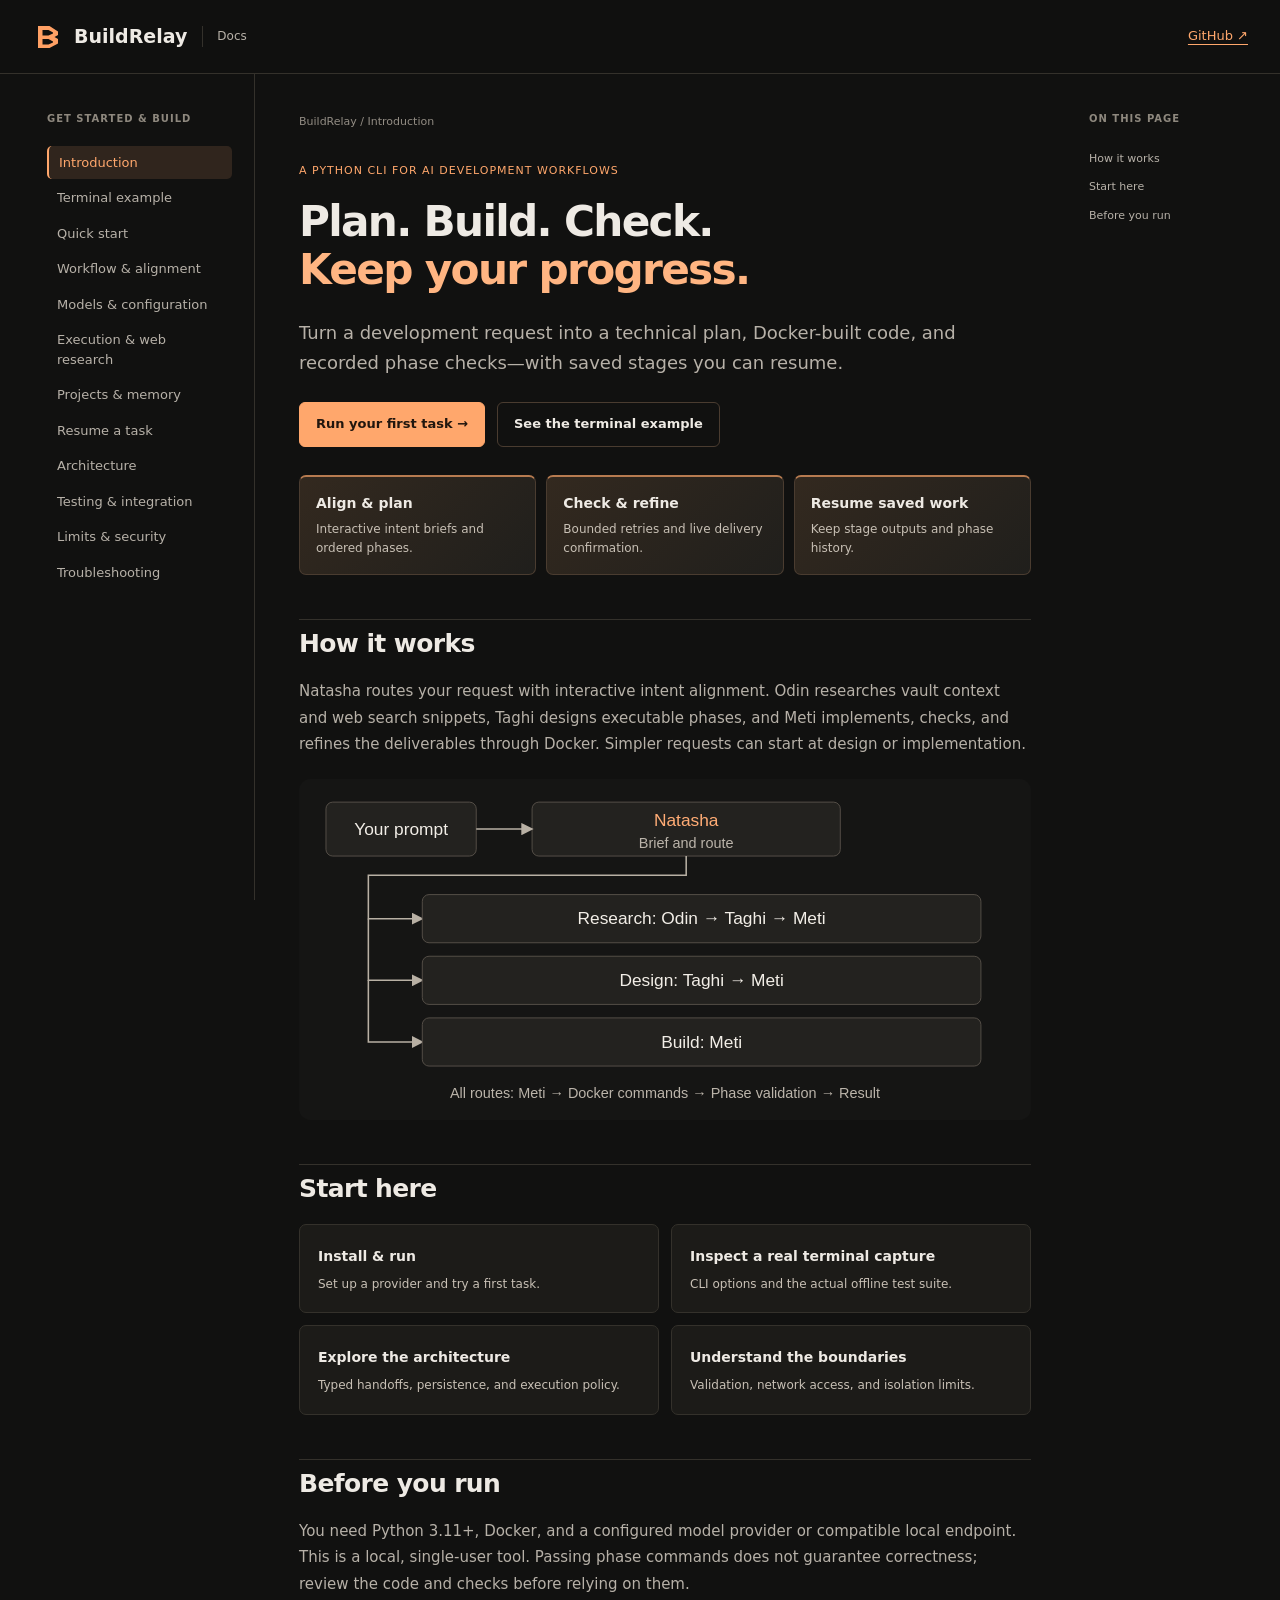
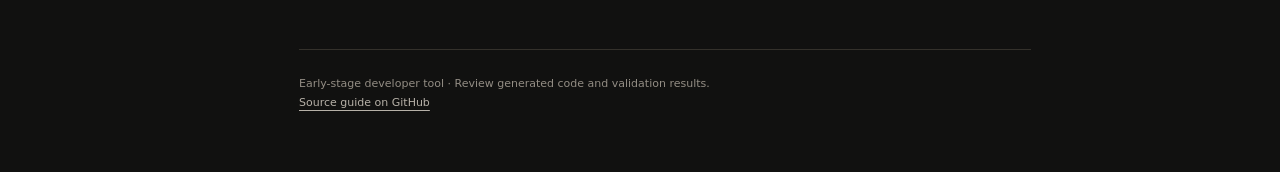
==== commit 5450a44f: "feat(ui): add direct option selection, delivery confirmation gate, and update docs" ====
--- a/docs/index.html
+++ b/docs/index.html
@@ -1,3 +1,3 @@
 <!doctype html>
 <html lang="en"><head><meta charset="utf-8"><meta name="viewport" content="width=device-width,initial-scale=1"><meta name="color-scheme" content="dark"><title>Introduction · BuildRelay</title><meta name="description" content="BuildRelay guides: plan, build, check, and resume development tasks."><link rel="icon" href="brand/logo.svg" type="image/svg+xml"><link rel="stylesheet" href="site.css"><script src="site.js" defer></script><link rel="canonical" href="https://dutch-panda.github.io/BuildRelay/"></head>
-<body><a class="skip" href="#content">Skip to content</a><header><a class="brand" href="index.html"><img src="brand/logo.svg" alt="" width="32" height="32">BuildRelay <span>Docs</span></a><a href="https://github.com/Dutch-panda/BuildRelay">GitHub ↗</a></header><div class="layout"><aside class="sidebar"><details open><summary>Documentation</summary><nav aria-label="Documentation"><p>GET STARTED & BUILD</p><a href="index.html" aria-current="page">Introduction</a><a href="example.html">Terminal example</a><a href="quickstart.html">Quick start</a><a href="workflow.html">Workflow &amp; alignment</a><a href="configuration.html">Models &amp; configuration</a><a href="execution.html">Execution &amp; web research</a><a href="projects.html">Projects &amp; memory</a><a href="resume.html">Resume a task</a><a href="architecture.html">Architecture</a><a href="testing.html">Testing &amp; integration</a><a href="limitations.html">Limits &amp; security</a><a href="troubleshooting.html">Troubleshooting</a></nav></details></aside><main id="content"><div class="breadcrumb">BuildRelay / Introduction</div><p class="eyebrow">A Python CLI for AI development workflows</p><h1>Plan. Build. Check.<br><span>Keep your progress.</span></h1><p class="lead">Turn a development request into a technical plan, Docker-built code, and recorded phase checks—with saved stages you can resume.</p><div class="actions"><a class="button primary" href="quickstart.html">Run your first task →</a><a class="button" href="example.html">See the terminal example</a></div><div class="features"><a href="workflow.html"><strong>Plan before code</strong><span>Structured briefs and ordered phases.</span></a><a href="execution.html"><strong>Check each phase</strong><span>Recorded results and bounded retries.</span></a><a href="resume.html"><strong>Resume saved work</strong><span>Keep stage outputs and phase history.</span></a></div><h2 id="how-it-works">How it works</h2><p>Natasha routes your request. Odin researches vault context and web search snippets, Taghi designs executable phases, and Meti implements and checks the work through Docker. Simpler requests can start at design or implementation.</p><img class="diagram" src="diagrams/workflow.svg" alt="Natasha routes research through Odin, Taghi and Meti, design through Taghi and Meti, or direct implementation to Meti."><h2 id="start-here">Start here</h2><div class="guide-links"><a href="quickstart.html"><strong>Install & run</strong><span>Set up a provider and try a first task.</span></a><a href="example.html"><strong>Inspect a real terminal capture</strong><span>CLI options and the actual offline test suite.</span></a><a href="architecture.html"><strong>Explore the architecture</strong><span>Typed handoffs, persistence, and execution policy.</span></a><a href="limitations.html"><strong>Understand the boundaries</strong><span>Validation, network access, and isolation limits.</span></a></div><h2 id="before-you-run">Before you run</h2><p>You need Python 3.11+, Docker, and a configured model provider or compatible local endpoint. This is a local, single-user tool. Passing phase commands does not guarantee correctness; review the code and checks before relying on them.</p><footer>Early-stage developer tool · Review generated code and validation results.<br><a href="https://github.com/Dutch-panda/BuildRelay/blob/main/README.md">Source guide on GitHub</a></footer></main><aside class="toc"><nav aria-label="On this page"><p>ON THIS PAGE</p><a href="#how-it-works">How it works</a><a href="#start-here">Start here</a><a href="#before-you-run">Before you run</a></nav></aside></div></body></html>+<body><a class="skip" href="#content">Skip to content</a><header><a class="brand" href="index.html"><img src="brand/logo.svg" alt="" width="32" height="32">BuildRelay <span>Docs</span></a><a href="https://github.com/Dutch-panda/BuildRelay">GitHub ↗</a></header><div class="layout"><aside class="sidebar"><details open><summary>Documentation</summary><nav aria-label="Documentation"><p>GET STARTED & BUILD</p><a href="index.html" aria-current="page">Introduction</a><a href="example.html">Terminal example</a><a href="quickstart.html">Quick start</a><a href="workflow.html">Workflow &amp; alignment</a><a href="configuration.html">Models &amp; configuration</a><a href="execution.html">Execution &amp; web research</a><a href="projects.html">Projects &amp; memory</a><a href="resume.html">Resume a task</a><a href="architecture.html">Architecture</a><a href="testing.html">Testing &amp; integration</a><a href="limitations.html">Limits &amp; security</a><a href="troubleshooting.html">Troubleshooting</a></nav></details></aside><main id="content"><div class="breadcrumb">BuildRelay / Introduction</div><p class="eyebrow">A Python CLI for AI development workflows</p><h1>Plan. Build. Check.<br><span>Keep your progress.</span></h1><p class="lead">Turn a development request into a technical plan, Docker-built code, and recorded phase checks—with saved stages you can resume.</p><div class="actions"><a class="button primary" href="quickstart.html">Run your first task →</a><a class="button" href="example.html">See the terminal example</a></div><div class="features"><a href="workflow.html"><strong>Align & plan</strong><span>Interactive intent briefs and ordered phases.</span></a><a href="execution.html"><strong>Check & refine</strong><span>Bounded retries and live delivery confirmation.</span></a><a href="resume.html"><strong>Resume saved work</strong><span>Keep stage outputs and phase history.</span></a></div><h2 id="how-it-works">How it works</h2><p>Natasha routes your request with interactive intent alignment. Odin researches vault context and web search snippets, Taghi designs executable phases, and Meti implements, checks, and refines the deliverables through Docker. Simpler requests can start at design or implementation.</p><img class="diagram" src="diagrams/workflow.svg" alt="Natasha routes research through Odin, Taghi and Meti, design through Taghi and Meti, or direct implementation to Meti."><h2 id="start-here">Start here</h2><div class="guide-links"><a href="quickstart.html"><strong>Install & run</strong><span>Set up a provider and try a first task.</span></a><a href="example.html"><strong>Inspect a real terminal capture</strong><span>CLI options and the actual offline test suite.</span></a><a href="architecture.html"><strong>Explore the architecture</strong><span>Typed handoffs, persistence, and execution policy.</span></a><a href="limitations.html"><strong>Understand the boundaries</strong><span>Validation, network access, and isolation limits.</span></a></div><h2 id="before-you-run">Before you run</h2><p>You need Python 3.11+, Docker, and a configured model provider or compatible local endpoint. This is a local, single-user tool. Passing phase commands does not guarantee correctness; review the code and checks before relying on them.</p><footer>Early-stage developer tool · Review generated code and validation results.<br><a href="https://github.com/Dutch-panda/BuildRelay/blob/main/README.md">Source guide on GitHub</a></footer></main><aside class="toc"><nav aria-label="On this page"><p>ON THIS PAGE</p><a href="#how-it-works">How it works</a><a href="#start-here">Start here</a><a href="#before-you-run">Before you run</a></nav></aside></div></body></html>
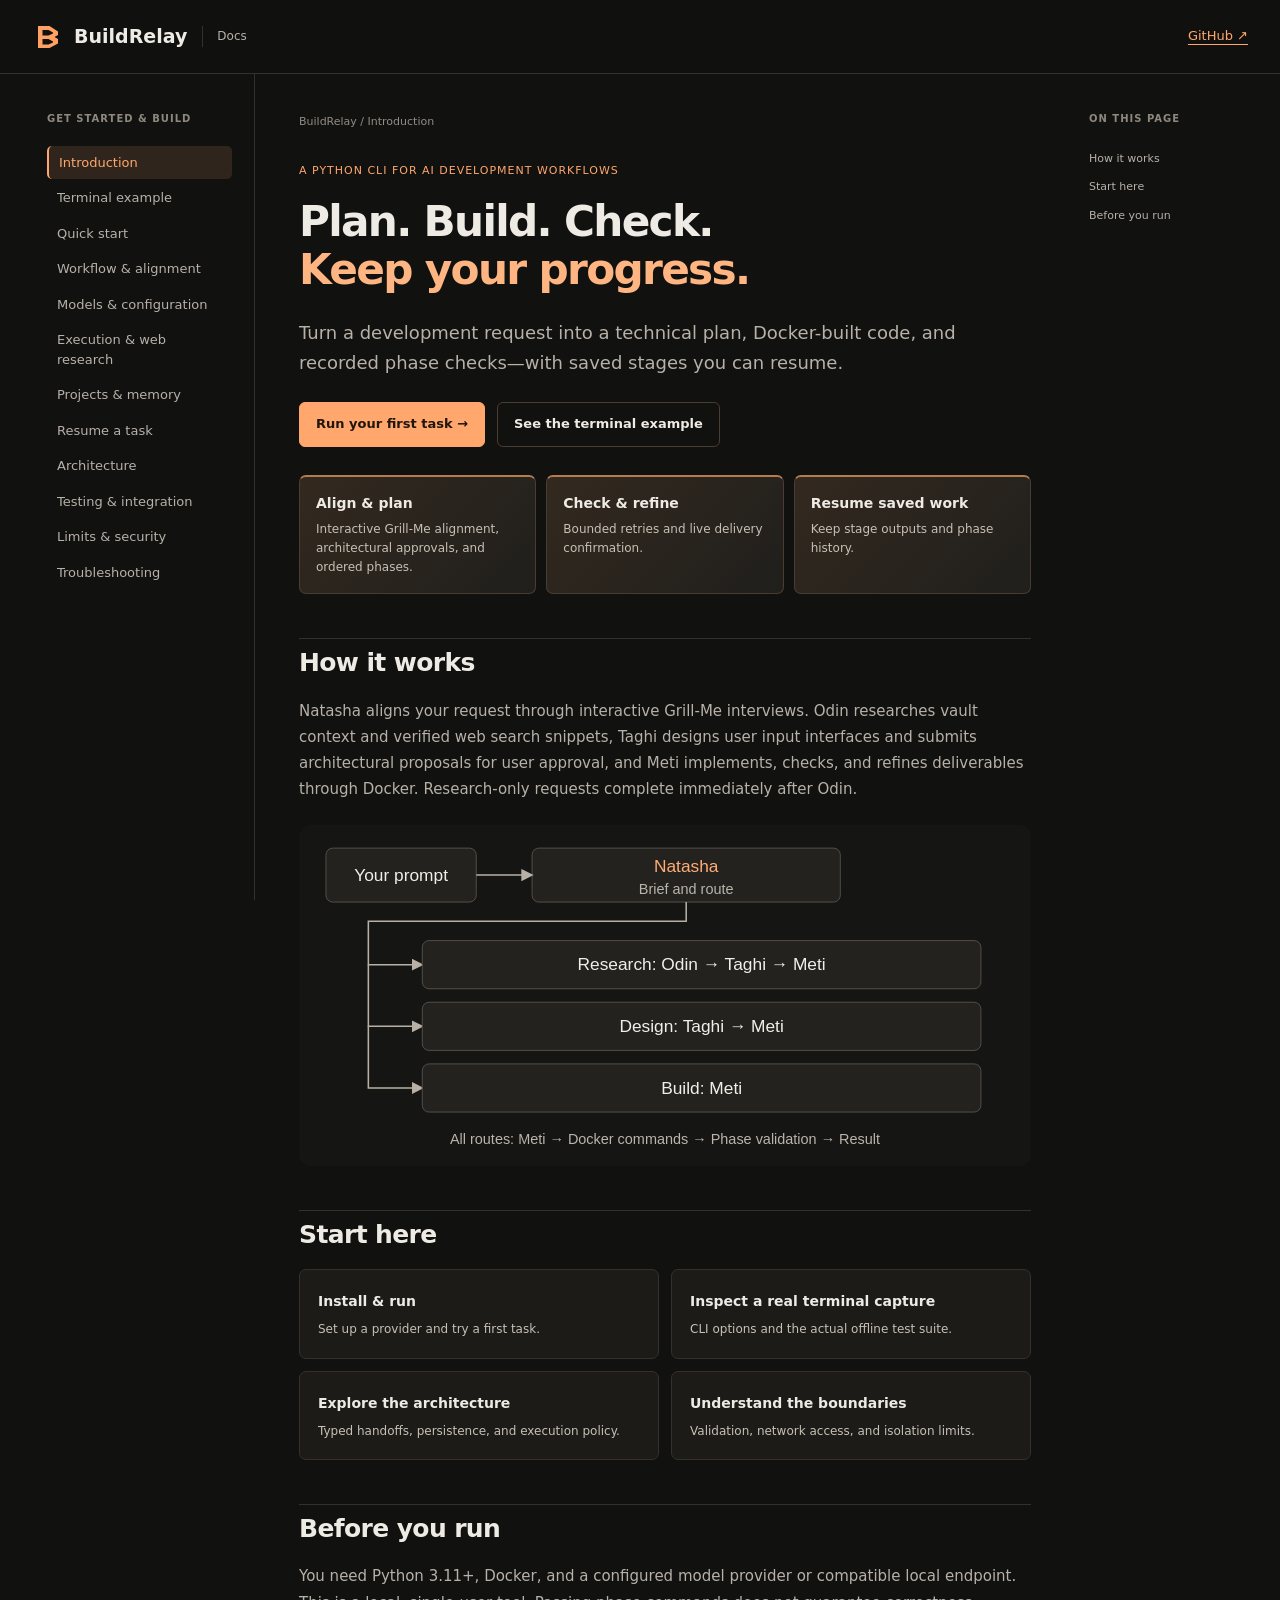
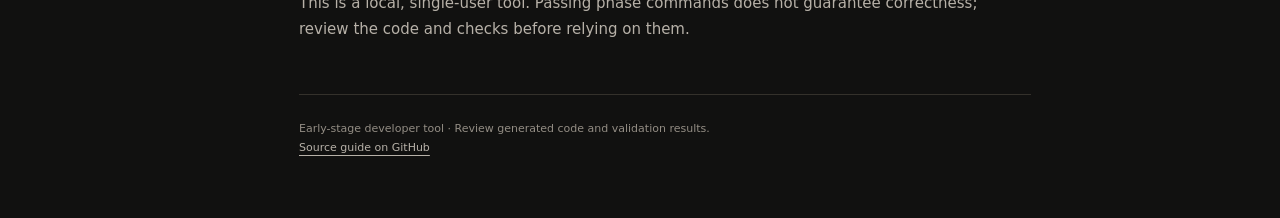
==== commit c29a9bb3: "docs: document interactive Grill-Me engine, Taghi architectural approval gate, and Tavily search" ====
--- a/docs/index.html
+++ b/docs/index.html
@@ -1,3 +1,3 @@
 <!doctype html>
 <html lang="en"><head><meta charset="utf-8"><meta name="viewport" content="width=device-width,initial-scale=1"><meta name="color-scheme" content="dark"><title>Introduction · BuildRelay</title><meta name="description" content="BuildRelay guides: plan, build, check, and resume development tasks."><link rel="icon" href="brand/logo.svg" type="image/svg+xml"><link rel="stylesheet" href="site.css"><script src="site.js" defer></script><link rel="canonical" href="https://dutch-panda.github.io/BuildRelay/"></head>
-<body><a class="skip" href="#content">Skip to content</a><header><a class="brand" href="index.html"><img src="brand/logo.svg" alt="" width="32" height="32">BuildRelay <span>Docs</span></a><a href="https://github.com/Dutch-panda/BuildRelay">GitHub ↗</a></header><div class="layout"><aside class="sidebar"><details open><summary>Documentation</summary><nav aria-label="Documentation"><p>GET STARTED & BUILD</p><a href="index.html" aria-current="page">Introduction</a><a href="example.html">Terminal example</a><a href="quickstart.html">Quick start</a><a href="workflow.html">Workflow &amp; alignment</a><a href="configuration.html">Models &amp; configuration</a><a href="execution.html">Execution &amp; web research</a><a href="projects.html">Projects &amp; memory</a><a href="resume.html">Resume a task</a><a href="architecture.html">Architecture</a><a href="testing.html">Testing &amp; integration</a><a href="limitations.html">Limits &amp; security</a><a href="troubleshooting.html">Troubleshooting</a></nav></details></aside><main id="content"><div class="breadcrumb">BuildRelay / Introduction</div><p class="eyebrow">A Python CLI for AI development workflows</p><h1>Plan. Build. Check.<br><span>Keep your progress.</span></h1><p class="lead">Turn a development request into a technical plan, Docker-built code, and recorded phase checks—with saved stages you can resume.</p><div class="actions"><a class="button primary" href="quickstart.html">Run your first task →</a><a class="button" href="example.html">See the terminal example</a></div><div class="features"><a href="workflow.html"><strong>Align & plan</strong><span>Interactive intent briefs and ordered phases.</span></a><a href="execution.html"><strong>Check & refine</strong><span>Bounded retries and live delivery confirmation.</span></a><a href="resume.html"><strong>Resume saved work</strong><span>Keep stage outputs and phase history.</span></a></div><h2 id="how-it-works">How it works</h2><p>Natasha routes your request with interactive intent alignment. Odin researches vault context and web search snippets, Taghi designs executable phases, and Meti implements, checks, and refines the deliverables through Docker. Simpler requests can start at design or implementation.</p><img class="diagram" src="diagrams/workflow.svg" alt="Natasha routes research through Odin, Taghi and Meti, design through Taghi and Meti, or direct implementation to Meti."><h2 id="start-here">Start here</h2><div class="guide-links"><a href="quickstart.html"><strong>Install & run</strong><span>Set up a provider and try a first task.</span></a><a href="example.html"><strong>Inspect a real terminal capture</strong><span>CLI options and the actual offline test suite.</span></a><a href="architecture.html"><strong>Explore the architecture</strong><span>Typed handoffs, persistence, and execution policy.</span></a><a href="limitations.html"><strong>Understand the boundaries</strong><span>Validation, network access, and isolation limits.</span></a></div><h2 id="before-you-run">Before you run</h2><p>You need Python 3.11+, Docker, and a configured model provider or compatible local endpoint. This is a local, single-user tool. Passing phase commands does not guarantee correctness; review the code and checks before relying on them.</p><footer>Early-stage developer tool · Review generated code and validation results.<br><a href="https://github.com/Dutch-panda/BuildRelay/blob/main/README.md">Source guide on GitHub</a></footer></main><aside class="toc"><nav aria-label="On this page"><p>ON THIS PAGE</p><a href="#how-it-works">How it works</a><a href="#start-here">Start here</a><a href="#before-you-run">Before you run</a></nav></aside></div></body></html>+<body><a class="skip" href="#content">Skip to content</a><header><a class="brand" href="index.html"><img src="brand/logo.svg" alt="" width="32" height="32">BuildRelay <span>Docs</span></a><a href="https://github.com/Dutch-panda/BuildRelay">GitHub ↗</a></header><div class="layout"><aside class="sidebar"><details open><summary>Documentation</summary><nav aria-label="Documentation"><p>GET STARTED & BUILD</p><a href="index.html" aria-current="page">Introduction</a><a href="example.html">Terminal example</a><a href="quickstart.html">Quick start</a><a href="workflow.html">Workflow &amp; alignment</a><a href="configuration.html">Models &amp; configuration</a><a href="execution.html">Execution &amp; web research</a><a href="projects.html">Projects &amp; memory</a><a href="resume.html">Resume a task</a><a href="architecture.html">Architecture</a><a href="testing.html">Testing &amp; integration</a><a href="limitations.html">Limits &amp; security</a><a href="troubleshooting.html">Troubleshooting</a></nav></details></aside><main id="content"><div class="breadcrumb">BuildRelay / Introduction</div><p class="eyebrow">A Python CLI for AI development workflows</p><h1>Plan. Build. Check.<br><span>Keep your progress.</span></h1><p class="lead">Turn a development request into a technical plan, Docker-built code, and recorded phase checks—with saved stages you can resume.</p><div class="actions"><a class="button primary" href="quickstart.html">Run your first task →</a><a class="button" href="example.html">See the terminal example</a></div><div class="features"><a href="workflow.html"><strong>Align & plan</strong><span>Interactive Grill-Me alignment, architectural approvals, and ordered phases.</span></a><a href="execution.html"><strong>Check & refine</strong><span>Bounded retries and live delivery confirmation.</span></a><a href="resume.html"><strong>Resume saved work</strong><span>Keep stage outputs and phase history.</span></a></div><h2 id="how-it-works">How it works</h2><p>Natasha aligns your request through interactive Grill-Me interviews. Odin researches vault context and verified web search snippets, Taghi designs user input interfaces and submits architectural proposals for user approval, and Meti implements, checks, and refines deliverables through Docker. Research-only requests complete immediately after Odin.</p><img class="diagram" src="diagrams/workflow.svg" alt="Natasha routes research through Odin, Taghi and Meti, design through Taghi and Meti, or direct implementation to Meti."><h2 id="start-here">Start here</h2><div class="guide-links"><a href="quickstart.html"><strong>Install & run</strong><span>Set up a provider and try a first task.</span></a><a href="example.html"><strong>Inspect a real terminal capture</strong><span>CLI options and the actual offline test suite.</span></a><a href="architecture.html"><strong>Explore the architecture</strong><span>Typed handoffs, persistence, and execution policy.</span></a><a href="limitations.html"><strong>Understand the boundaries</strong><span>Validation, network access, and isolation limits.</span></a></div><h2 id="before-you-run">Before you run</h2><p>You need Python 3.11+, Docker, and a configured model provider or compatible local endpoint. This is a local, single-user tool. Passing phase commands does not guarantee correctness; review the code and checks before relying on them.</p><footer>Early-stage developer tool · Review generated code and validation results.<br><a href="https://github.com/Dutch-panda/BuildRelay/blob/main/README.md">Source guide on GitHub</a></footer></main><aside class="toc"><nav aria-label="On this page"><p>ON THIS PAGE</p><a href="#how-it-works">How it works</a><a href="#start-here">Start here</a><a href="#before-you-run">Before you run</a></nav></aside></div></body></html>
